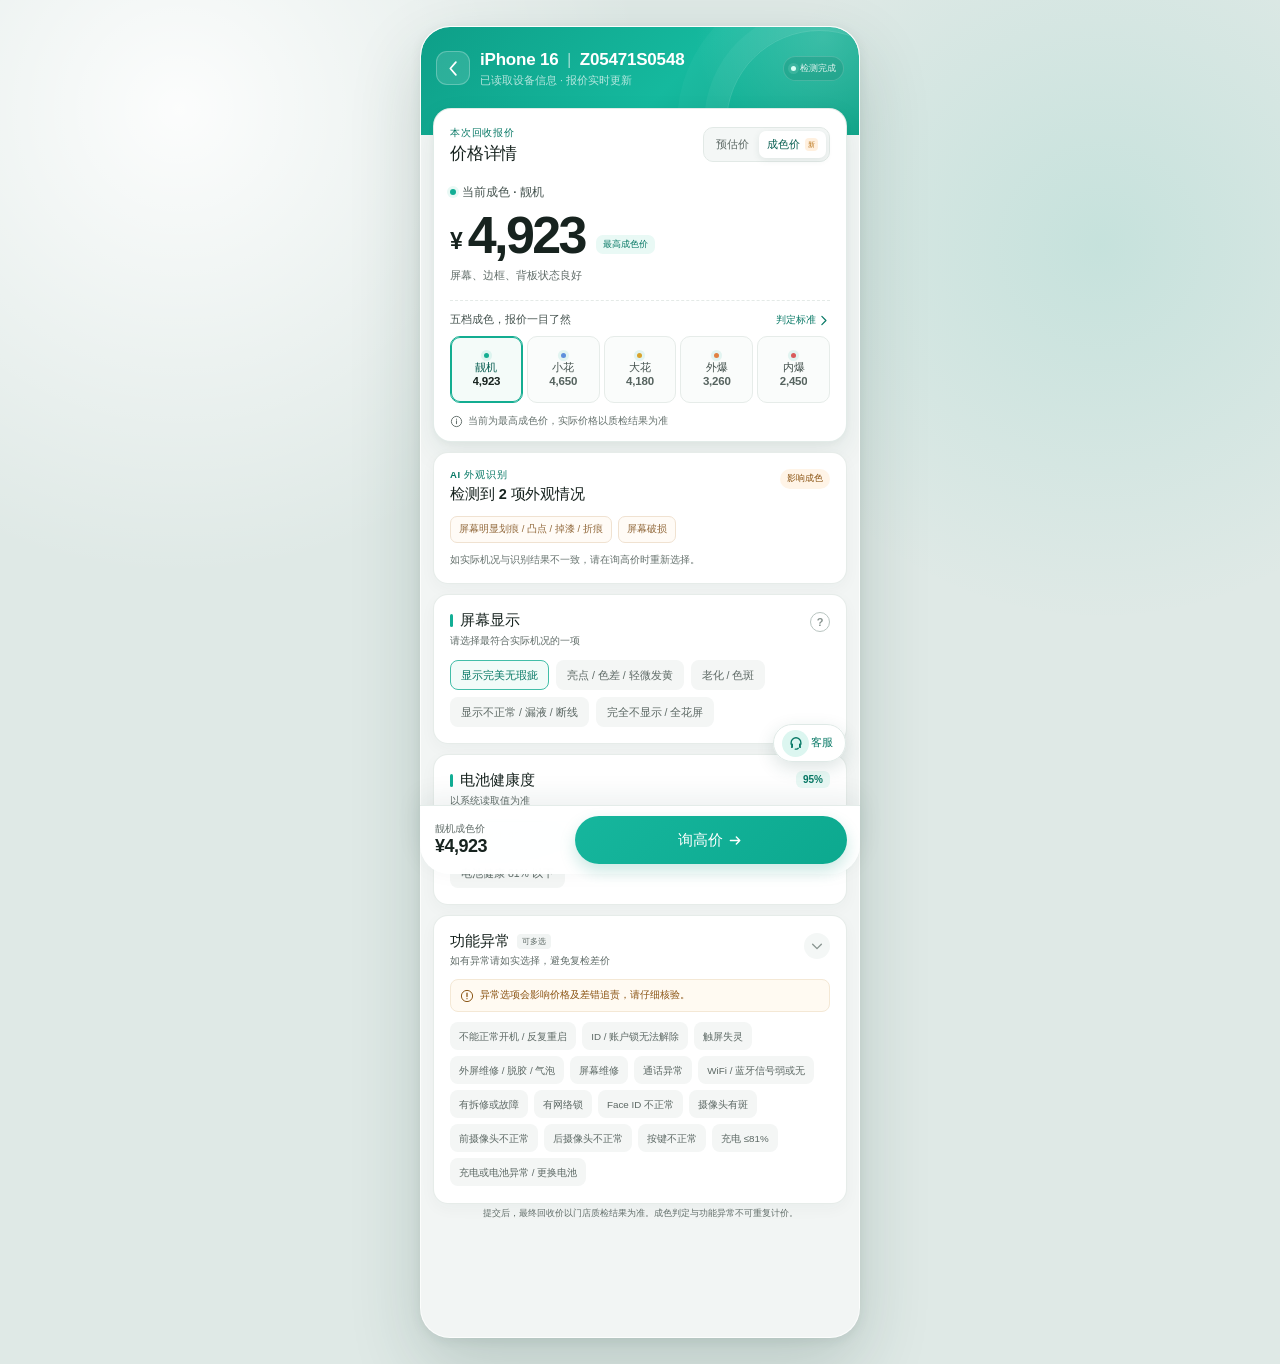
==== index.html @ 5fcf13ab "feat: 新增五档成色价展示原型" ====
<!doctype html>
<html lang="zh-CN">
  <head>
    <meta charset="UTF-8" />
    <meta name="viewport" content="width=device-width, initial-scale=1, viewport-fit=cover" />
    <meta name="theme-color" content="#12ae95" />
    <meta
      name="description"
      content="回收报价详情页成色价展示原型：支持按靓机、小花、大花、外爆、内爆五档成色查看对应回收价。"
    />
    <title>成色价展示｜回收报价原型</title>
    <link
      rel="icon"
      href="data:image/svg+xml,%3Csvg xmlns='http://www.w3.org/2000/svg' viewBox='0 0 64 64'%3E%3Crect width='64' height='64' rx='14' fill='%2312ae95'/%3E%3Cpath d='M19 42h26v7H19zm3-10h20v6H22zm5-12h10v6H27z' fill='white'/%3E%3C/svg%3E"
    />
    <link rel="stylesheet" href="./assets/app.css?v=20261111-1" />
    <script src="./assets/app.js?v=20261111-1" defer></script>
  </head>
  <body>
    <a class="skip-link" href="#main-content">跳到主要内容</a>

    <div class="app-shell">
      <header class="detail-header">
        <div class="header-row">
          <button class="header-button" id="backButton" type="button" aria-label="返回上一页">
            <svg viewBox="0 0 24 24" aria-hidden="true">
              <path d="m15 4-7 8 7 8" fill="none" stroke="currentColor" stroke-linecap="round" stroke-linejoin="round" stroke-width="2.2" />
            </svg>
          </button>
          <div class="device-heading">
            <h1>iPhone 16 <span aria-hidden="true">|</span> Z05471S0548</h1>
            <p>已读取设备信息 · 报价实时更新</p>
          </div>
          <span class="header-status"><i aria-hidden="true"></i>检测完成</span>
        </div>
      </header>

      <main class="page-content" id="main-content">
        <section class="price-card" aria-labelledby="price-card-title">
          <div class="price-card-head">
            <div>
              <p class="eyebrow">本次回收报价</p>
              <h2 id="price-card-title">价格详情</h2>
            </div>
            <div class="display-switch" role="group" aria-label="价格展示方式">
              <button id="estimateModeButton" type="button" data-price-mode="estimate" aria-pressed="false">预估价</button>
              <button id="conditionModeButton" class="is-active" type="button" data-price-mode="condition" aria-pressed="true">
                成色价
                <span class="new-badge">新</span>
              </button>
            </div>
          </div>

          <div class="price-focus">
            <p class="price-kicker">
              <span class="status-dot" aria-hidden="true"></span>
              <span id="priceKicker">当前成色 · 靓机</span>
            </p>
            <div class="price-line">
              <span class="currency" aria-hidden="true">¥</span>
              <strong class="price-value" id="priceValue">4,923</strong>
              <span class="delta-badge" id="deltaBadge">最高成色价</span>
            </div>
            <p class="price-description" id="priceDescription">屏幕、边框、背板状态良好</p>
          </div>

          <div class="condition-picker" id="conditionPicker">
            <div class="condition-heading">
              <span>五档成色，报价一目了然</span>
              <button class="text-button" id="openGradeDialog" type="button">
                判定标准
                <svg viewBox="0 0 16 16" aria-hidden="true">
                  <path d="m6 3 5 5-5 5" fill="none" stroke="currentColor" stroke-linecap="round" stroke-linejoin="round" stroke-width="1.5" />
                </svg>
              </button>
            </div>
            <div class="condition-grid" id="conditionGrid" role="radiogroup" aria-label="选择成色查看报价">
              <button class="condition-option is-selected" type="button" role="radio" aria-checked="true" data-grade="excellent" tabindex="0">
                <span class="grade-dot" aria-hidden="true"></span>
                <span class="grade-name">靓机</span>
                <strong>4,923</strong>
              </button>
              <button class="condition-option" type="button" role="radio" aria-checked="false" data-grade="minor" tabindex="-1">
                <span class="grade-dot" aria-hidden="true"></span>
                <span class="grade-name">小花</span>
                <strong>4,650</strong>
              </button>
              <button class="condition-option" type="button" role="radio" aria-checked="false" data-grade="major" tabindex="-1">
                <span class="grade-dot" aria-hidden="true"></span>
                <span class="grade-name">大花</span>
                <strong>4,180</strong>
              </button>
              <button class="condition-option" type="button" role="radio" aria-checked="false" data-grade="outer" tabindex="-1">
                <span class="grade-dot" aria-hidden="true"></span>
                <span class="grade-name">外爆</span>
                <strong>3,260</strong>
              </button>
              <button class="condition-option" type="button" role="radio" aria-checked="false" data-grade="inner" tabindex="-1">
                <span class="grade-dot" aria-hidden="true"></span>
                <span class="grade-name">内爆</span>
                <strong>2,450</strong>
              </button>
            </div>
          </div>

          <div class="estimate-panel" id="estimatePanel" hidden>
            <div class="trend-block">
              <span>预估下周</span>
              <strong>↘ 跌 383 元</strong>
            </div>
            <p>当前报价接近近期高位，建议今天锁定价格。</p>
          </div>

          <div class="card-footnote">
            <svg viewBox="0 0 16 16" aria-hidden="true">
              <circle cx="8" cy="8" r="6.3" fill="none" stroke="currentColor" stroke-width="1.2" />
              <path d="M8 7.1v3.5M8 5.1v.1" stroke="currentColor" stroke-linecap="round" stroke-width="1.3" />
            </svg>
            <span id="footnoteText">当前为最高成色价，实际价格以质检结果为准</span>
          </div>
        </section>

        <section class="inspection-card" aria-labelledby="inspection-title">
          <div class="section-heading">
            <div>
              <p class="eyebrow">AI 外观识别</p>
              <h2 id="inspection-title">检测到 2 项外观情况</h2>
            </div>
            <span class="result-pill">影响成色</span>
          </div>
          <div class="appearance-tags" role="list" aria-label="已识别外观情况">
            <span role="listitem">屏幕明显划痕 / 凸点 / 掉漆 / 折痕</span>
            <span role="listitem">屏幕破损</span>
          </div>
          <p class="inspection-hint">如实际机况与识别结果不一致，请在询高价时重新选择。</p>
        </section>

        <section class="form-card" aria-labelledby="screen-title">
          <div class="section-heading compact">
            <div>
              <h2 id="screen-title"><span class="title-bar" aria-hidden="true"></span>屏幕显示</h2>
              <p>请选择最符合实际机况的一项</p>
            </div>
            <button class="help-button" type="button" data-tip="屏幕显示状态会影响成色及最终回收价" aria-label="屏幕显示说明">?</button>
          </div>
          <div class="choice-list" data-choice-group="screen" data-multi="false" role="group" aria-label="屏幕显示状态">
            <button class="choice-chip is-selected" type="button" aria-pressed="true">显示完美无瑕疵</button>
            <button class="choice-chip" type="button" aria-pressed="false">亮点 / 色差 / 轻微发黄</button>
            <button class="choice-chip" type="button" aria-pressed="false">老化 / 色斑</button>
            <button class="choice-chip" type="button" aria-pressed="false">显示不正常 / 漏液 / 断线</button>
            <button class="choice-chip" type="button" aria-pressed="false">完全不显示 / 全花屏</button>
          </div>
        </section>

        <section class="form-card" aria-labelledby="battery-title">
          <div class="section-heading compact">
            <div>
              <h2 id="battery-title"><span class="title-bar" aria-hidden="true"></span>电池健康度</h2>
              <p>以系统读取值为准</p>
            </div>
            <span class="battery-value">95%</span>
          </div>
          <div class="choice-list" data-choice-group="battery" data-multi="false" role="group" aria-label="电池健康度">
            <button class="choice-chip is-selected" type="button" aria-pressed="true">电池健康 95%–100%</button>
            <button class="choice-chip" type="button" aria-pressed="false">电池健康 90%–95%</button>
            <button class="choice-chip" type="button" aria-pressed="false">电池健康 81%–90%</button>
            <button class="choice-chip" type="button" aria-pressed="false">电池健康 81% 以下</button>
          </div>
        </section>

        <section class="form-card function-card" aria-labelledby="function-title">
          <button class="section-heading compact function-toggle" id="functionToggle" type="button" aria-expanded="true" aria-controls="functionBody">
            <span>
              <span class="function-title-row">
                <span class="function-title" id="function-title">功能异常</span>
                <span class="optional-label">可多选</span>
              </span>
              <span class="section-subtitle">如有异常请如实选择，避免复检差价</span>
            </span>
            <span class="collapse-icon" aria-hidden="true">
              <svg viewBox="0 0 16 16">
                <path d="m3 6 5 5 5-5" fill="none" stroke="currentColor" stroke-linecap="round" stroke-linejoin="round" stroke-width="1.6" />
              </svg>
            </span>
          </button>

          <div class="function-body" id="functionBody">
            <div class="warning-banner">
              <svg viewBox="0 0 20 20" aria-hidden="true">
                <circle cx="10" cy="10" r="8" fill="none" stroke="currentColor" stroke-width="1.4" />
                <path d="M10 5.8v5M10 13.7v.2" stroke="currentColor" stroke-linecap="round" stroke-width="1.8" />
              </svg>
              <p>异常选项会影响价格及差错追责，请仔细核验。</p>
            </div>
            <div class="choice-list function-list" data-choice-group="function" data-multi="true" role="group" aria-label="功能异常，可多选">
              <button class="choice-chip" type="button" aria-pressed="false">不能正常开机 / 反复重启</button>
              <button class="choice-chip" type="button" aria-pressed="false">ID / 账户锁无法解除</button>
              <button class="choice-chip" type="button" aria-pressed="false">触屏失灵</button>
              <button class="choice-chip" type="button" aria-pressed="false">外屏维修 / 脱胶 / 气泡</button>
              <button class="choice-chip" type="button" aria-pressed="false">屏幕维修</button>
              <button class="choice-chip" type="button" aria-pressed="false">通话异常</button>
              <button class="choice-chip" type="button" aria-pressed="false">WiFi / 蓝牙信号弱或无</button>
              <button class="choice-chip" type="button" aria-pressed="false">有拆修或故障</button>
              <button class="choice-chip" type="button" aria-pressed="false">有网络锁</button>
              <button class="choice-chip" type="button" aria-pressed="false">Face ID 不正常</button>
              <button class="choice-chip" type="button" aria-pressed="false">摄像头有斑</button>
              <button class="choice-chip" type="button" aria-pressed="false">前摄像头不正常</button>
              <button class="choice-chip" type="button" aria-pressed="false">后摄像头不正常</button>
              <button class="choice-chip" type="button" aria-pressed="false">按键不正常</button>
              <button class="choice-chip" type="button" aria-pressed="false">充电 ≤81%</button>
              <button class="choice-chip" type="button" aria-pressed="false">充电或电池异常 / 更换电池</button>
            </div>
          </div>
        </section>

        <p class="legal-note">提交后，最终回收价以门店质检结果为准。成色判定与功能异常不可重复计价。</p>
      </main>

      <button class="service-button" id="serviceButton" type="button" aria-label="联系在线客服">
        <span class="service-icon" aria-hidden="true">
          <svg viewBox="0 0 24 24">
            <path d="M5.5 13.5v-2a6.5 6.5 0 0 1 13 0v2" fill="none" stroke="currentColor" stroke-linecap="round" stroke-width="1.8" />
            <path d="M5.5 12.5h1.2c.7 0 1.3.6 1.3 1.3v3.4c0 .7-.6 1.3-1.3 1.3H5.5zM18.5 12.5h-1.2c-.7 0-1.3.6-1.3 1.3v3.4c0 .7.6 1.3 1.3 1.3h1.2z" fill="currentColor" />
            <path d="M15 19c-.6.8-1.3 1.2-2.4 1.2H11" fill="none" stroke="currentColor" stroke-linecap="round" stroke-width="1.7" />
          </svg>
        </span>
        客服
      </button>

      <footer class="sticky-footer">
        <div class="sticky-summary" aria-live="polite">
          <span id="stickyLabel">靓机成色价</span>
          <strong id="stickyPrice">¥4,923</strong>
        </div>
        <button class="quote-button" id="quoteButton" type="button">
          询高价
          <svg viewBox="0 0 20 20" aria-hidden="true">
            <path d="M4 10h11M11 6l4 4-4 4" fill="none" stroke="currentColor" stroke-linecap="round" stroke-linejoin="round" stroke-width="1.7" />
          </svg>
        </button>
      </footer>
    </div>

    <dialog class="grade-dialog" id="gradeDialog" aria-labelledby="grade-dialog-title">
      <div class="dialog-handle" aria-hidden="true"></div>
      <div class="dialog-head">
        <div>
          <p class="eyebrow">GRADE GUIDE</p>
          <h2 id="grade-dialog-title">成色判定标准</h2>
        </div>
        <button class="dialog-close" id="closeGradeDialog" type="button" aria-label="关闭成色判定标准">
          <svg viewBox="0 0 20 20" aria-hidden="true">
            <path d="m5 5 10 10M15 5 5 15" fill="none" stroke="currentColor" stroke-linecap="round" stroke-width="1.7" />
          </svg>
        </button>
      </div>
      <p class="dialog-intro">成色价根据外观与屏幕状态综合判定。选择成色可查看对应回收价，最终以质检结果为准。</p>
      <div class="grade-standard-list">
        <article data-grade="excellent">
          <span class="grade-dot" aria-hidden="true"></span>
          <div><h3>靓机</h3><p>边框、背板仅有细微使用痕迹，屏幕显示完好，无碎屏、漏液或显示异常。</p></div>
        </article>
        <article data-grade="minor">
          <span class="grade-dot" aria-hidden="true"></span>
          <div><h3>小花</h3><p>少量明显划痕或轻微磕碰，屏幕显示正常，无碎屏、漏液或显示异常。</p></div>
        </article>
        <article data-grade="major">
          <span class="grade-dot" aria-hidden="true"></span>
          <div><h3>大花</h3><p>多处划痕、掉漆或磕碰，结构完整，屏幕显示及触控正常。</p></div>
        </article>
        <article data-grade="outer">
          <span class="grade-dot" aria-hidden="true"></span>
          <div><h3>外爆</h3><p>外屏玻璃破裂或碎角，显示与触控状态需以质检复检结果为准。</p></div>
        </article>
        <article data-grade="inner">
          <span class="grade-dot" aria-hidden="true"></span>
          <div><h3>内爆</h3><p>内屏漏液、黑斑、色带或显示异常，需拆机复检确认最终价格。</p></div>
        </article>
      </div>
      <p class="dialog-note">屏幕显示、电池健康度与功能异常会叠加影响最终价。成色价与功能扣减不重复计算。</p>
      <button class="dialog-confirm" id="confirmGradeDialog" type="button">我知道了</button>
    </dialog>

    <div class="toast" id="toast" role="status" aria-live="polite" hidden></div>
  </body>
</html>
---- assets/app.css ----
:root {
  --green: #12ae95;
  --green-dark: #087966;
  --green-deep: #075e51;
  --green-soft: #e9f9f5;
  --ink: #17231f;
  --ink-soft: #45534f;
  --muted: #616d69;
  --line: #e8edeb;
  --surface: #ffffff;
  --canvas: #f2f5f4;
  --grade-excellent: #13ad91;
  --grade-minor: #5e8fdc;
  --grade-major: #d9a32c;
  --grade-outer: #e18142;
  --grade-inner: #d95b5b;
  color: var(--ink);
  font-family: -apple-system, BlinkMacSystemFont, "SF Pro Text", "PingFang SC", "Hiragino Sans GB", "Microsoft YaHei", sans-serif;
  font-synthesis: none;
  -webkit-font-smoothing: antialiased;
}

* {
  box-sizing: border-box;
}

html {
  min-width: 320px;
  min-height: 100%;
  background: #dfe9e6;
}

body {
  min-width: 320px;
  min-height: 100vh;
  margin: 0;
  background:
    radial-gradient(circle at 14% 8%, rgba(255, 255, 255, 0.9), transparent 28%),
    radial-gradient(circle at 86% 18%, rgba(18, 174, 149, 0.12), transparent 24%),
    #dfe9e6;
}

button {
  margin: 0;
  padding: 0;
  color: inherit;
  font: inherit;
  -webkit-tap-highlight-color: transparent;
}

button:focus-visible {
  outline: 3px solid rgba(18, 174, 149, 0.36);
  outline-offset: 3px;
}

h1,
h2,
h3,
p {
  margin: 0;
}

.skip-link {
  position: fixed;
  z-index: 50;
  top: 10px;
  left: 50%;
  padding: 9px 14px;
  border-radius: 8px;
  background: #fff;
  color: var(--green-deep);
  font-size: 13px;
  font-weight: 700;
  transform: translate(-50%, -160%);
  transition: transform 160ms ease;
}

.skip-link:focus {
  transform: translate(-50%, 0);
}

.app-shell {
  position: relative;
  width: min(100%, 440px);
  min-height: 100vh;
  margin: 0 auto;
  overflow: hidden;
  background: var(--canvas);
}

.detail-header {
  position: relative;
  overflow: hidden;
  padding: 17px 15px 43px;
  background:
    radial-gradient(circle at 92% 9%, rgba(255, 255, 255, 0.18), transparent 31%),
    linear-gradient(135deg, #0e9f88 0%, #15b99e 56%, #0aa286 100%);
  color: #fff;
}

.detail-header::after {
  position: absolute;
  right: -54px;
  bottom: -82px;
  width: 185px;
  height: 185px;
  border: 1px solid rgba(255, 255, 255, 0.14);
  border-radius: 50%;
  box-shadow:
    0 0 0 22px rgba(255, 255, 255, 0.045),
    0 0 0 49px rgba(255, 255, 255, 0.03);
  content: "";
  pointer-events: none;
}

.header-row {
  position: relative;
  z-index: 1;
  display: flex;
  align-items: center;
  min-height: 48px;
  gap: 10px;
}

.header-button {
  display: grid;
  flex: 0 0 auto;
  width: 34px;
  height: 34px;
  place-items: center;
  border: 1px solid rgba(255, 255, 255, 0.25);
  border-radius: 11px;
  background: rgba(255, 255, 255, 0.12);
  color: #fff;
  cursor: pointer;
}

.header-button svg {
  width: 19px;
  height: 19px;
}

.device-heading {
  min-width: 0;
  flex: 1;
}

.device-heading h1 {
  overflow: hidden;
  color: #fff;
  font-size: 17px;
  font-weight: 680;
  letter-spacing: -0.2px;
  line-height: 1.25;
  text-overflow: ellipsis;
  white-space: nowrap;
}

.device-heading h1 span {
  padding: 0 4px;
  color: rgba(255, 255, 255, 0.56);
  font-weight: 400;
}

.device-heading p {
  margin-top: 4px;
  overflow: hidden;
  color: rgba(255, 255, 255, 0.69);
  font-size: 10.5px;
  line-height: 1.2;
  text-overflow: ellipsis;
  white-space: nowrap;
}

.header-status {
  display: flex;
  flex: 0 0 auto;
  align-items: center;
  gap: 4px;
  padding: 5px 7px;
  border: 1px solid rgba(255, 255, 255, 0.16);
  border-radius: 999px;
  background: rgba(0, 85, 69, 0.14);
  color: rgba(255, 255, 255, 0.85);
  font-size: 9px;
  font-weight: 550;
}

.header-status i {
  width: 5px;
  height: 5px;
  border-radius: 50%;
  background: #d7fff5;
  box-shadow: 0 0 0 3px rgba(215, 255, 245, 0.12);
}

.page-content {
  position: relative;
  z-index: 2;
  padding: 0 12px 116px;
}

.price-card {
  margin-top: -27px;
  padding: 18px 16px 13px;
  border: 1px solid rgba(225, 234, 231, 0.95);
  border-radius: 18px;
  background: var(--surface);
  box-shadow:
    0 12px 30px rgba(22, 71, 61, 0.08),
    0 2px 6px rgba(22, 71, 61, 0.04);
}

.price-card-head {
  display: flex;
  align-items: flex-start;
  justify-content: space-between;
  gap: 12px;
}

.eyebrow {
  color: var(--green-dark);
  font-size: 9.5px;
  font-weight: 700;
  letter-spacing: 0.08em;
  line-height: 1.2;
  text-transform: uppercase;
}

.price-card-head h2 {
  margin-top: 4px;
  color: var(--ink);
  font-size: 17px;
  font-weight: 690;
  letter-spacing: -0.2px;
}

.display-switch {
  display: flex;
  flex: 0 0 auto;
  gap: 2px;
  padding: 3px;
  border: 1px solid #e2e9e6;
  border-radius: 10px;
  background: #f4f7f6;
}

.display-switch button {
  position: relative;
  min-width: 50px;
  height: 27px;
  padding: 0 8px;
  border: 0;
  border-radius: 7px;
  background: transparent;
  color: #5d6965;
  cursor: pointer;
  font-size: 10.5px;
  font-weight: 600;
  transition:
    background 160ms ease,
    box-shadow 160ms ease,
    color 160ms ease;
}

.display-switch button.is-active {
  background: #fff;
  box-shadow: 0 2px 7px rgba(38, 74, 65, 0.1);
  color: var(--green-deep);
}

.new-badge {
  display: inline-flex;
  height: 13px;
  margin-left: 2px;
  padding: 0 3px;
  align-items: center;
  border-radius: 4px;
  background: #fff0df;
  color: #b87318;
  font-size: 7px;
  font-weight: 750;
  vertical-align: 1px;
}

.price-focus {
  padding: 18px 0 15px;
}

.price-kicker {
  display: flex;
  align-items: center;
  gap: 6px;
  min-height: 18px;
  color: var(--ink-soft);
  font-size: 11.5px;
  font-weight: 570;
}

.status-dot {
  width: 6px;
  height: 6px;
  border-radius: 50%;
  background: var(--green);
  box-shadow: 0 0 0 3px var(--green-soft);
}

.price-line {
  display: flex;
  align-items: flex-end;
  min-height: 57px;
  margin-top: 3px;
  gap: 5px;
}

.currency {
  margin-bottom: 8px;
  color: var(--ink);
  font-size: 23px;
  font-weight: 650;
  line-height: 1;
}

.price-value {
  color: var(--ink);
  font-size: clamp(43px, 12.4vw, 52px);
  font-weight: 730;
  font-variant-numeric: tabular-nums;
  letter-spacing: -2.6px;
  line-height: 0.96;
}

.delta-badge {
  max-width: 94px;
  margin-bottom: 7px;
  margin-left: 6px;
  padding: 4px 7px;
  border-radius: 7px;
  background: var(--green-soft);
  color: var(--green-dark);
  font-size: 9px;
  font-weight: 650;
  line-height: 1.25;
}

.delta-badge.is-deducted {
  background: #fff6e9;
  color: #a66a1a;
}

.price-description {
  min-height: 17px;
  margin-top: 7px;
  color: var(--muted);
  font-size: 10.5px;
  line-height: 1.45;
}

.condition-picker {
  padding-top: 12px;
  border-top: 1px dashed #e4eae7;
}

.condition-picker[hidden] {
  display: none;
}

.condition-heading {
  display: flex;
  align-items: center;
  justify-content: space-between;
  gap: 12px;
  margin-bottom: 9px;
}

.condition-heading > span {
  color: var(--ink-soft);
  font-size: 10.5px;
  font-weight: 560;
}

.text-button {
  display: flex;
  align-items: center;
  gap: 1px;
  border: 0;
  background: transparent;
  color: var(--green-dark);
  cursor: pointer;
  font-size: 10px;
  font-weight: 650;
}

.text-button svg {
  width: 13px;
  height: 13px;
}

.condition-grid {
  display: grid;
  grid-template-columns: repeat(5, minmax(0, 1fr));
  gap: 4px;
}

.condition-option {
  --grade-color: var(--grade-excellent);
  position: relative;
  display: flex;
  min-width: 0;
  min-height: 67px;
  padding: 9px 3px 8px;
  align-items: center;
  justify-content: center;
  flex-direction: column;
  gap: 4px;
  border: 1px solid #e6ece9;
  border-radius: 10px;
  background: #fafcfb;
  cursor: pointer;
  transition:
    border-color 150ms ease,
    background 150ms ease,
    transform 150ms ease;
}

.condition-option[data-grade="minor"] {
  --grade-color: var(--grade-minor);
}

.condition-option[data-grade="major"] {
  --grade-color: var(--grade-major);
}

.condition-option[data-grade="outer"] {
  --grade-color: var(--grade-outer);
}

.condition-option[data-grade="inner"] {
  --grade-color: var(--grade-inner);
}

.condition-option:hover {
  border-color: #cbdad5;
  background: #fff;
}

.condition-option:active {
  transform: scale(0.975);
}

.condition-option.is-selected {
  border-color: var(--grade-color);
  background: #f4fbf9;
  box-shadow: inset 0 0 0 1px var(--grade-color);
}

.grade-dot {
  display: block;
  width: 5px;
  height: 5px;
  border-radius: 50%;
  background: var(--grade-color, var(--grade-excellent));
  box-shadow: 0 0 0 3px rgba(18, 174, 149, 0.1);
}

.grade-name {
  color: var(--ink-soft);
  font-size: 10.5px;
  font-weight: 560;
  line-height: 1;
}

.condition-option.is-selected .grade-name {
  color: var(--green-deep);
  font-weight: 700;
}

.condition-option strong {
  overflow: hidden;
  color: #56635f;
  font-size: clamp(10px, 2.9vw, 11.5px);
  font-weight: 650;
  font-variant-numeric: tabular-nums;
  letter-spacing: -0.2px;
  line-height: 1;
  text-overflow: clip;
  white-space: nowrap;
}

.condition-option.is-selected strong {
  color: var(--ink);
  font-weight: 720;
}

.estimate-panel {
  display: flex;
  min-height: 78px;
  padding: 11px 12px;
  align-items: center;
  gap: 12px;
  border: 1px solid #dfeae6;
  border-radius: 11px;
  background: linear-gradient(135deg, #f2fbf8, #f8fbfa);
}

.estimate-panel[hidden] {
  display: none;
}

.estimate-panel .trend-block {
  display: grid;
  flex: 0 0 auto;
  gap: 3px;
  padding-right: 12px;
  border-right: 1px solid #d9e8e3;
}

.estimate-panel .trend-block span {
  color: var(--muted);
  font-size: 9.5px;
}

.estimate-panel .trend-block strong {
  color: #229c83;
  font-size: 12px;
  font-weight: 680;
}

.estimate-panel > p {
  max-width: 180px;
  color: #63716d;
  font-size: 10px;
  line-height: 1.55;
}

.card-footnote {
  display: flex;
  align-items: flex-start;
  gap: 5px;
  margin-top: 11px;
  color: #66726e;
  font-size: 9.5px;
  line-height: 1.45;
}

.card-footnote svg {
  flex: 0 0 auto;
  width: 13px;
  height: 13px;
  margin-top: 1px;
}

.inspection-card,
.form-card {
  margin-top: 10px;
  padding: 16px;
  border: 1px solid rgba(226, 233, 230, 0.85);
  border-radius: 15px;
  background: var(--surface);
  box-shadow: 0 5px 16px rgba(29, 68, 59, 0.035);
}

.section-heading {
  display: flex;
  align-items: flex-start;
  justify-content: space-between;
  gap: 12px;
}

.section-heading h2 {
  margin-top: 4px;
  color: var(--ink);
  font-size: 14.5px;
  font-weight: 660;
  letter-spacing: -0.1px;
  line-height: 1.35;
}

.section-heading.compact h2 {
  margin-top: 0;
}

.section-heading.compact p,
.section-subtitle {
  display: block;
  margin-top: 3px;
  color: var(--muted);
  font-size: 9.5px;
  line-height: 1.45;
}

.result-pill {
  flex: 0 0 auto;
  padding: 4px 7px;
  border-radius: 999px;
  background: #fff4e7;
  color: #8a5312;
  font-size: 8.5px;
  font-weight: 650;
}

.appearance-tags {
  display: flex;
  margin-top: 12px;
  flex-wrap: wrap;
  gap: 6px;
}

.appearance-tags span {
  padding: 6px 8px;
  border: 1px solid #f0e2d1;
  border-radius: 7px;
  background: #fffbf6;
  color: #91683a;
  font-size: 9.5px;
  line-height: 1.3;
}

.inspection-hint {
  margin-top: 10px;
  color: #66726e;
  font-size: 9.5px;
  line-height: 1.5;
}

.title-bar {
  display: inline-block;
  width: 3px;
  height: 13px;
  margin-right: 7px;
  border-radius: 2px;
  background: var(--green);
  vertical-align: -2px;
}

.help-button {
  display: grid;
  flex: 0 0 auto;
  width: 20px;
  height: 20px;
  margin-top: 1px;
  place-items: center;
  border: 1px solid #b9c5c1;
  border-radius: 50%;
  background: #fff;
  color: #87938f;
  cursor: pointer;
  font-size: 11px;
  font-weight: 650;
}

.choice-list {
  display: flex;
  margin-top: 13px;
  flex-wrap: wrap;
  gap: 7px;
}

.choice-chip {
  min-height: 30px;
  padding: 6px 10px;
  border: 1px solid transparent;
  border-radius: 8px;
  background: #f4f6f5;
  color: #5d6965;
  cursor: pointer;
  font-size: 10.5px;
  line-height: 1.35;
  text-align: left;
  transition:
    border-color 140ms ease,
    background 140ms ease,
    color 140ms ease;
}

.choice-chip:hover {
  background: #eef3f1;
}

.choice-chip.is-selected {
  border-color: #42bea8;
  background: #f1fbf8;
  color: var(--green-dark);
  font-weight: 620;
}

.battery-value {
  flex: 0 0 auto;
  padding: 3px 7px;
  border-radius: 6px;
  background: var(--green-soft);
  color: var(--green-dark);
  font-size: 10px;
  font-weight: 680;
  font-variant-numeric: tabular-nums;
}

.function-card {
  padding-bottom: 17px;
}

.function-toggle {
  width: 100%;
  border: 0;
  background: transparent;
  cursor: pointer;
  text-align: left;
}

.function-title-row {
  display: flex;
  align-items: center;
  gap: 7px;
}

.function-title {
  color: var(--ink);
  font-size: 14.5px;
  font-weight: 660;
  letter-spacing: -0.1px;
}

.optional-label {
  padding: 2px 5px;
  border-radius: 4px;
  background: #f1f4f3;
  color: #5d6965;
  font-size: 8px;
  font-weight: 550;
}

.collapse-icon {
  display: grid;
  flex: 0 0 auto;
  width: 26px;
  height: 26px;
  margin-top: 1px;
  place-items: center;
  border-radius: 50%;
  background: #f4f7f6;
  color: #8a9692;
}

.collapse-icon svg {
  width: 14px;
  height: 14px;
  transition: transform 160ms ease;
}

.function-toggle[aria-expanded="false"] .collapse-icon svg {
  transform: rotate(-90deg);
}

.function-body[hidden] {
  display: none;
}

.warning-banner {
  display: flex;
  margin-top: 12px;
  padding: 8px 9px;
  align-items: flex-start;
  gap: 6px;
  border: 1px solid #f4e8d5;
  border-radius: 8px;
  background: #fffaf2;
  color: #8a5312;
}

.warning-banner svg {
  flex: 0 0 auto;
  width: 14px;
  height: 14px;
  margin-top: 1px;
}

.warning-banner p {
  font-size: 9.5px;
  font-weight: 560;
  line-height: 1.45;
}

.function-list {
  margin-top: 10px;
  gap: 6px;
}

.function-list .choice-chip {
  min-height: 28px;
  padding: 5px 8px;
  font-size: 9.8px;
}

.legal-note {
  padding: 2px 10px 0;
  color: #626e6a;
  font-size: 9px;
  line-height: 1.6;
  text-align: center;
}

.service-button {
  position: fixed;
  z-index: 11;
  right: max(14px, calc((100vw - 440px) / 2 + 14px));
  bottom: calc(86px + env(safe-area-inset-bottom));
  display: flex;
  height: 38px;
  padding: 0 12px 0 8px;
  align-items: center;
  gap: 2px;
  border: 1px solid #dfe9e6;
  border-radius: 999px;
  background: rgba(255, 255, 255, 0.96);
  box-shadow: 0 6px 18px rgba(27, 76, 65, 0.15);
  color: var(--green-dark);
  cursor: pointer;
  font-size: 10.5px;
  font-weight: 650;
  backdrop-filter: blur(8px);
}

.service-icon {
  display: grid;
  width: 27px;
  height: 27px;
  place-items: center;
  border-radius: 50%;
  background: #dcf6f0;
}

.service-icon svg {
  width: 18px;
  height: 18px;
}

.sticky-footer {
  position: fixed;
  z-index: 10;
  right: max(0px, calc((100vw - 440px) / 2));
  bottom: 0;
  left: max(0px, calc((100vw - 440px) / 2));
  display: grid;
  grid-template-columns: minmax(84px, 0.65fr) minmax(158px, 1.35fr);
  gap: 11px;
  padding: 10px 13px calc(10px + env(safe-area-inset-bottom));
  border-top: 1px solid rgba(226, 234, 231, 0.9);
  background: rgba(255, 255, 255, 0.96);
  box-shadow: 0 -8px 26px rgba(26, 70, 60, 0.08);
  backdrop-filter: blur(14px);
}

.sticky-summary {
  display: flex;
  min-width: 0;
  padding-left: 2px;
  justify-content: center;
  flex-direction: column;
}

.sticky-summary span {
  overflow: hidden;
  color: var(--muted);
  font-size: 9.5px;
  line-height: 1.3;
  text-overflow: ellipsis;
  white-space: nowrap;
}

.sticky-summary strong {
  margin-top: 1px;
  color: var(--ink);
  font-size: 18px;
  font-weight: 720;
  font-variant-numeric: tabular-nums;
  letter-spacing: -0.5px;
  line-height: 1.15;
}

.quote-button {
  display: flex;
  height: 48px;
  align-items: center;
  justify-content: center;
  gap: 4px;
  border: 0;
  border-radius: 26px;
  background: linear-gradient(135deg, #16b69d, #0ca98f);
  box-shadow: 0 7px 16px rgba(14, 149, 127, 0.22);
  color: #fff;
  cursor: pointer;
  font-size: 15px;
  font-weight: 650;
  letter-spacing: 0.02em;
}

.quote-button svg {
  width: 17px;
  height: 17px;
}

.quote-button:active {
  transform: translateY(1px);
}

.grade-dialog {
  width: min(100% - 22px, 420px);
  max-height: min(84vh, 720px);
  margin: auto auto 10px;
  padding: 10px 18px calc(18px + env(safe-area-inset-bottom));
  overflow: auto;
  border: 1px solid rgba(225, 233, 230, 0.9);
  border-radius: 20px;
  background: #fff;
  color: var(--ink);
  box-shadow: 0 26px 70px rgba(13, 44, 37, 0.24);
}

.grade-dialog::backdrop {
  background: rgba(12, 32, 27, 0.53);
  backdrop-filter: blur(2px);
}

.dialog-handle {
  width: 34px;
  height: 4px;
  margin: 0 auto 11px;
  border-radius: 999px;
  background: #dfe5e3;
}

.dialog-head {
  display: flex;
  align-items: flex-start;
  justify-content: space-between;
  gap: 12px;
}

.dialog-head h2 {
  margin-top: 4px;
  font-size: 19px;
  font-weight: 700;
  letter-spacing: -0.3px;
}

.dialog-close {
  display: grid;
  width: 31px;
  height: 31px;
  place-items: center;
  border: 0;
  border-radius: 50%;
  background: #f2f5f4;
  color: #687570;
  cursor: pointer;
}

.dialog-close svg {
  width: 16px;
  height: 16px;
}

.dialog-intro {
  margin-top: 10px;
  color: #697671;
  font-size: 10.5px;
  line-height: 1.6;
}

.grade-standard-list {
  margin-top: 13px;
  border-top: 1px solid #edf1ef;
}

.grade-standard-list article {
  --grade-color: var(--grade-excellent);
  display: flex;
  padding: 11px 0;
  align-items: flex-start;
  gap: 10px;
  border-bottom: 1px solid #edf1ef;
}

.grade-standard-list article[data-grade="minor"] {
  --grade-color: var(--grade-minor);
}

.grade-standard-list article[data-grade="major"] {
  --grade-color: var(--grade-major);
}

.grade-standard-list article[data-grade="outer"] {
  --grade-color: var(--grade-outer);
}

.grade-standard-list article[data-grade="inner"] {
  --grade-color: var(--grade-inner);
}

.grade-standard-list .grade-dot {
  flex: 0 0 auto;
  margin-top: 6px;
}

.grade-standard-list h3 {
  color: var(--grade-color);
  font-size: 12px;
  font-weight: 680;
}

.grade-standard-list p {
  margin-top: 3px;
  color: #697671;
  font-size: 10px;
  line-height: 1.6;
}

.dialog-note {
  margin-top: 12px;
  padding: 9px 10px;
  border-radius: 8px;
  background: #f5f8f7;
  color: #78847f;
  font-size: 9.5px;
  line-height: 1.55;
}

.dialog-confirm {
  width: 100%;
  height: 44px;
  margin-top: 13px;
  border: 0;
  border-radius: 23px;
  background: var(--green);
  color: #fff;
  cursor: pointer;
  font-size: 14px;
  font-weight: 650;
}

.toast {
  position: fixed;
  z-index: 30;
  bottom: calc(155px + env(safe-area-inset-bottom));
  left: 50%;
  max-width: min(86vw, 360px);
  padding: 10px 14px;
  border-radius: 10px;
  background: rgba(26, 43, 38, 0.9);
  box-shadow: 0 8px 24px rgba(13, 36, 30, 0.2);
  color: #fff;
  font-size: 11px;
  line-height: 1.45;
  text-align: center;
  transform: translateX(-50%);
  animation: toast-in 180ms ease both;
}

.toast[hidden] {
  display: none;
}

@keyframes toast-in {
  from {
    opacity: 0;
    transform: translate(-50%, 6px);
  }
  to {
    opacity: 1;
    transform: translate(-50%, 0);
  }
}

@media (min-width: 700px) {
  body {
    padding: 26px 0;
  }

  .app-shell {
    min-height: calc(100vh - 52px);
    border: 1px solid rgba(255, 255, 255, 0.78);
    border-radius: 30px;
    box-shadow:
      0 28px 70px rgba(26, 63, 54, 0.19),
      0 3px 12px rgba(26, 63, 54, 0.08);
  }

  .detail-header {
    border-radius: 29px 29px 0 0;
  }

  .sticky-footer {
    bottom: 26px;
    border-radius: 0 0 29px 29px;
  }

  .service-button {
    bottom: calc(112px + 26px);
  }
}

@media (max-width: 359px) {
  .page-content {
    padding-right: 9px;
    padding-left: 9px;
  }

  .price-card {
    padding-right: 12px;
    padding-left: 12px;
  }

  .header-status {
    display: none;
  }

  .display-switch button {
    min-width: 45px;
    padding: 0 6px;
  }

  .condition-option {
    min-height: 63px;
  }

  .condition-option strong {
    font-size: 9.5px;
  }

  .delta-badge {
    max-width: 79px;
    font-size: 8.5px;
  }
}

@media (prefers-reduced-motion: reduce) {
  *,
  *::before,
  *::after {
    scroll-behavior: auto !important;
    transition-duration: 0.01ms !important;
    animation-duration: 0.01ms !important;
    animation-iteration-count: 1 !important;
  }
}
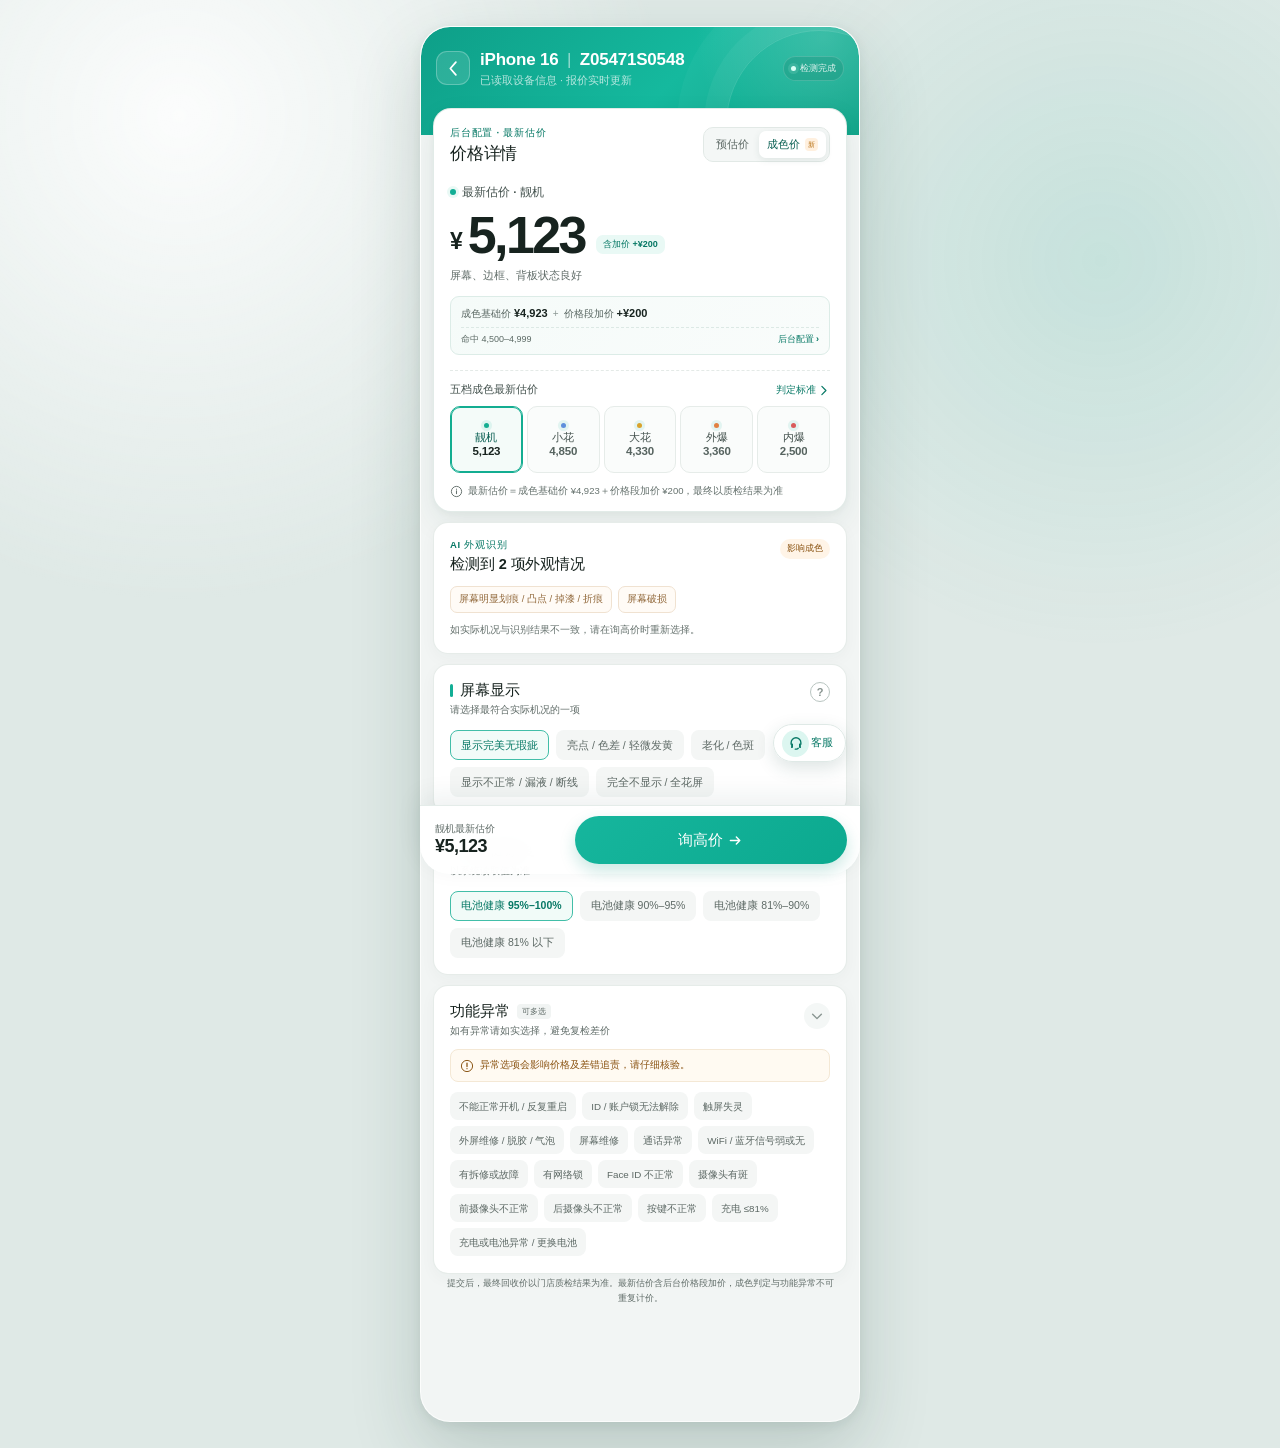
==== commit b191ed0a: "feat: 新增价格段加价配置与最新估价展示" ====
--- a/index.html
+++ b/index.html
@@ -6,15 +6,16 @@
     <meta name="theme-color" content="#12ae95" />
     <meta
       name="description"
-      content="回收报价详情页成色价展示原型：支持按靓机、小花、大花、外爆、内爆五档成色查看对应回收价。"
+      content="回收报价详情页成色价展示原型：根据后台价格段加价配置，展示靓机、小花、大花、外爆、内爆五档最新估价。"
     />
     <title>成色价展示｜回收报价原型</title>
     <link
       rel="icon"
       href="data:image/svg+xml,%3Csvg xmlns='http://www.w3.org/2000/svg' viewBox='0 0 64 64'%3E%3Crect width='64' height='64' rx='14' fill='%2312ae95'/%3E%3Cpath d='M19 42h26v7H19zm3-10h20v6H22zm5-12h10v6H27z' fill='white'/%3E%3C/svg%3E"
     />
-    <link rel="stylesheet" href="./assets/app.css?v=20261111-1" />
-    <script src="./assets/app.js?v=20261111-1" defer></script>
+    <link rel="stylesheet" href="./assets/app.css?v=20261111-3" />
+    <script src="./assets/pricing.js?v=20261111-3" defer></script>
+    <script src="./assets/app.js?v=20261111-3" defer></script>
   </head>
   <body>
     <a class="skip-link" href="#main-content">跳到主要内容</a>
@@ -39,7 +40,7 @@
         <section class="price-card" aria-labelledby="price-card-title">
           <div class="price-card-head">
             <div>
-              <p class="eyebrow">本次回收报价</p>
+              <p class="eyebrow">后台配置 · 最新估价</p>
               <h2 id="price-card-title">价格详情</h2>
             </div>
             <div class="display-switch" role="group" aria-label="价格展示方式">
@@ -54,19 +55,30 @@
           <div class="price-focus">
             <p class="price-kicker">
               <span class="status-dot" aria-hidden="true"></span>
-              <span id="priceKicker">当前成色 · 靓机</span>
+              <span id="priceKicker">最新估价 · 靓机</span>
             </p>
             <div class="price-line">
               <span class="currency" aria-hidden="true">¥</span>
-              <strong class="price-value" id="priceValue">4,923</strong>
-              <span class="delta-badge" id="deltaBadge">最高成色价</span>
+              <strong class="price-value" id="priceValue">5,123</strong>
+              <span class="delta-badge" id="deltaBadge">含加价 +¥200</span>
             </div>
             <p class="price-description" id="priceDescription">屏幕、边框、背板状态良好</p>
+            <div class="price-breakdown" aria-live="polite">
+              <div class="breakdown-formula">
+                <span>成色基础价 <b id="basePriceValue">¥4,923</b></span>
+                <i aria-hidden="true">+</i>
+                <span>价格段加价 <b id="bandExtraValue">¥200</b></span>
+              </div>
+              <div class="breakdown-meta">
+                <span id="bandMatchText">命中 4,500–4,999</span>
+                <a href="./config.html">后台配置 ›</a>
+              </div>
+            </div>
           </div>
 
           <div class="condition-picker" id="conditionPicker">
             <div class="condition-heading">
-              <span>五档成色，报价一目了然</span>
+              <span>五档成色最新估价</span>
               <button class="text-button" id="openGradeDialog" type="button">
                 判定标准
                 <svg viewBox="0 0 16 16" aria-hidden="true">
@@ -78,27 +90,27 @@
               <button class="condition-option is-selected" type="button" role="radio" aria-checked="true" data-grade="excellent" tabindex="0">
                 <span class="grade-dot" aria-hidden="true"></span>
                 <span class="grade-name">靓机</span>
-                <strong>4,923</strong>
+                <strong class="grade-price" data-grade-price="excellent">5,123</strong>
               </button>
               <button class="condition-option" type="button" role="radio" aria-checked="false" data-grade="minor" tabindex="-1">
                 <span class="grade-dot" aria-hidden="true"></span>
                 <span class="grade-name">小花</span>
-                <strong>4,650</strong>
+                <strong class="grade-price" data-grade-price="minor">4,850</strong>
               </button>
               <button class="condition-option" type="button" role="radio" aria-checked="false" data-grade="major" tabindex="-1">
                 <span class="grade-dot" aria-hidden="true"></span>
                 <span class="grade-name">大花</span>
-                <strong>4,180</strong>
+                <strong class="grade-price" data-grade-price="major">4,330</strong>
               </button>
               <button class="condition-option" type="button" role="radio" aria-checked="false" data-grade="outer" tabindex="-1">
                 <span class="grade-dot" aria-hidden="true"></span>
                 <span class="grade-name">外爆</span>
-                <strong>3,260</strong>
+                <strong class="grade-price" data-grade-price="outer">3,360</strong>
               </button>
               <button class="condition-option" type="button" role="radio" aria-checked="false" data-grade="inner" tabindex="-1">
                 <span class="grade-dot" aria-hidden="true"></span>
                 <span class="grade-name">内爆</span>
-                <strong>2,450</strong>
+                <strong class="grade-price" data-grade-price="inner">2,500</strong>
               </button>
             </div>
           </div>
@@ -108,7 +120,7 @@
               <span>预估下周</span>
               <strong>↘ 跌 383 元</strong>
             </div>
-            <p>当前报价接近近期高位，建议今天锁定价格。</p>
+            <p id="estimateHint">价格已叠加后台价格段加价，建议今天锁定报价。</p>
           </div>
 
           <div class="card-footnote">
@@ -116,7 +128,7 @@
               <circle cx="8" cy="8" r="6.3" fill="none" stroke="currentColor" stroke-width="1.2" />
               <path d="M8 7.1v3.5M8 5.1v.1" stroke="currentColor" stroke-linecap="round" stroke-width="1.3" />
             </svg>
-            <span id="footnoteText">当前为最高成色价，实际价格以质检结果为准</span>
+            <span id="footnoteText">最新估价＝成色基础价＋价格段加价，最终以质检结果为准</span>
           </div>
         </section>
 
@@ -213,7 +225,7 @@
           </div>
         </section>
 
-        <p class="legal-note">提交后，最终回收价以门店质检结果为准。成色判定与功能异常不可重复计价。</p>
+        <p class="legal-note">提交后，最终回收价以门店质检结果为准。最新估价含后台价格段加价，成色判定与功能异常不可重复计价。</p>
       </main>
 
       <button class="service-button" id="serviceButton" type="button" aria-label="联系在线客服">
--- a/assets/app.css
+++ b/assets/app.css
@@ -356,6 +356,73 @@
   line-height: 1.45;
 }
 
+.price-breakdown {
+  margin-top: 11px;
+  padding: 9px 10px;
+  border: 1px solid #dcece7;
+  border-radius: 9px;
+  background: linear-gradient(135deg, #f5fbf9, #f9fcfb);
+}
+
+.breakdown-formula {
+  display: flex;
+  align-items: center;
+  flex-wrap: wrap;
+  gap: 5px;
+  color: #596762;
+  font-size: 9.8px;
+  line-height: 1.4;
+}
+
+.breakdown-formula span {
+  display: inline-flex;
+  align-items: baseline;
+  gap: 3px;
+}
+
+.breakdown-formula b {
+  color: var(--ink);
+  font-size: 11px;
+  font-weight: 690;
+  font-variant-numeric: tabular-nums;
+}
+
+.breakdown-formula i {
+  color: #8d9995;
+  font-size: 10px;
+  font-style: normal;
+}
+
+.breakdown-meta {
+  display: flex;
+  align-items: center;
+  justify-content: space-between;
+  gap: 8px;
+  margin-top: 5px;
+  padding-top: 5px;
+  border-top: 1px dashed #dce9e5;
+  color: #5d6b66;
+  font-size: 9px;
+  line-height: 1.4;
+}
+
+.breakdown-meta span {
+  overflow: hidden;
+  text-overflow: ellipsis;
+  white-space: nowrap;
+}
+
+.breakdown-meta a {
+  flex: 0 0 auto;
+  color: var(--green-dark);
+  font-weight: 650;
+  text-decoration: none;
+}
+
+.breakdown-meta a:hover {
+  text-decoration: underline;
+}
+
 .condition-picker {
   padding-top: 12px;
   border-top: 1px dashed #e4eae7;
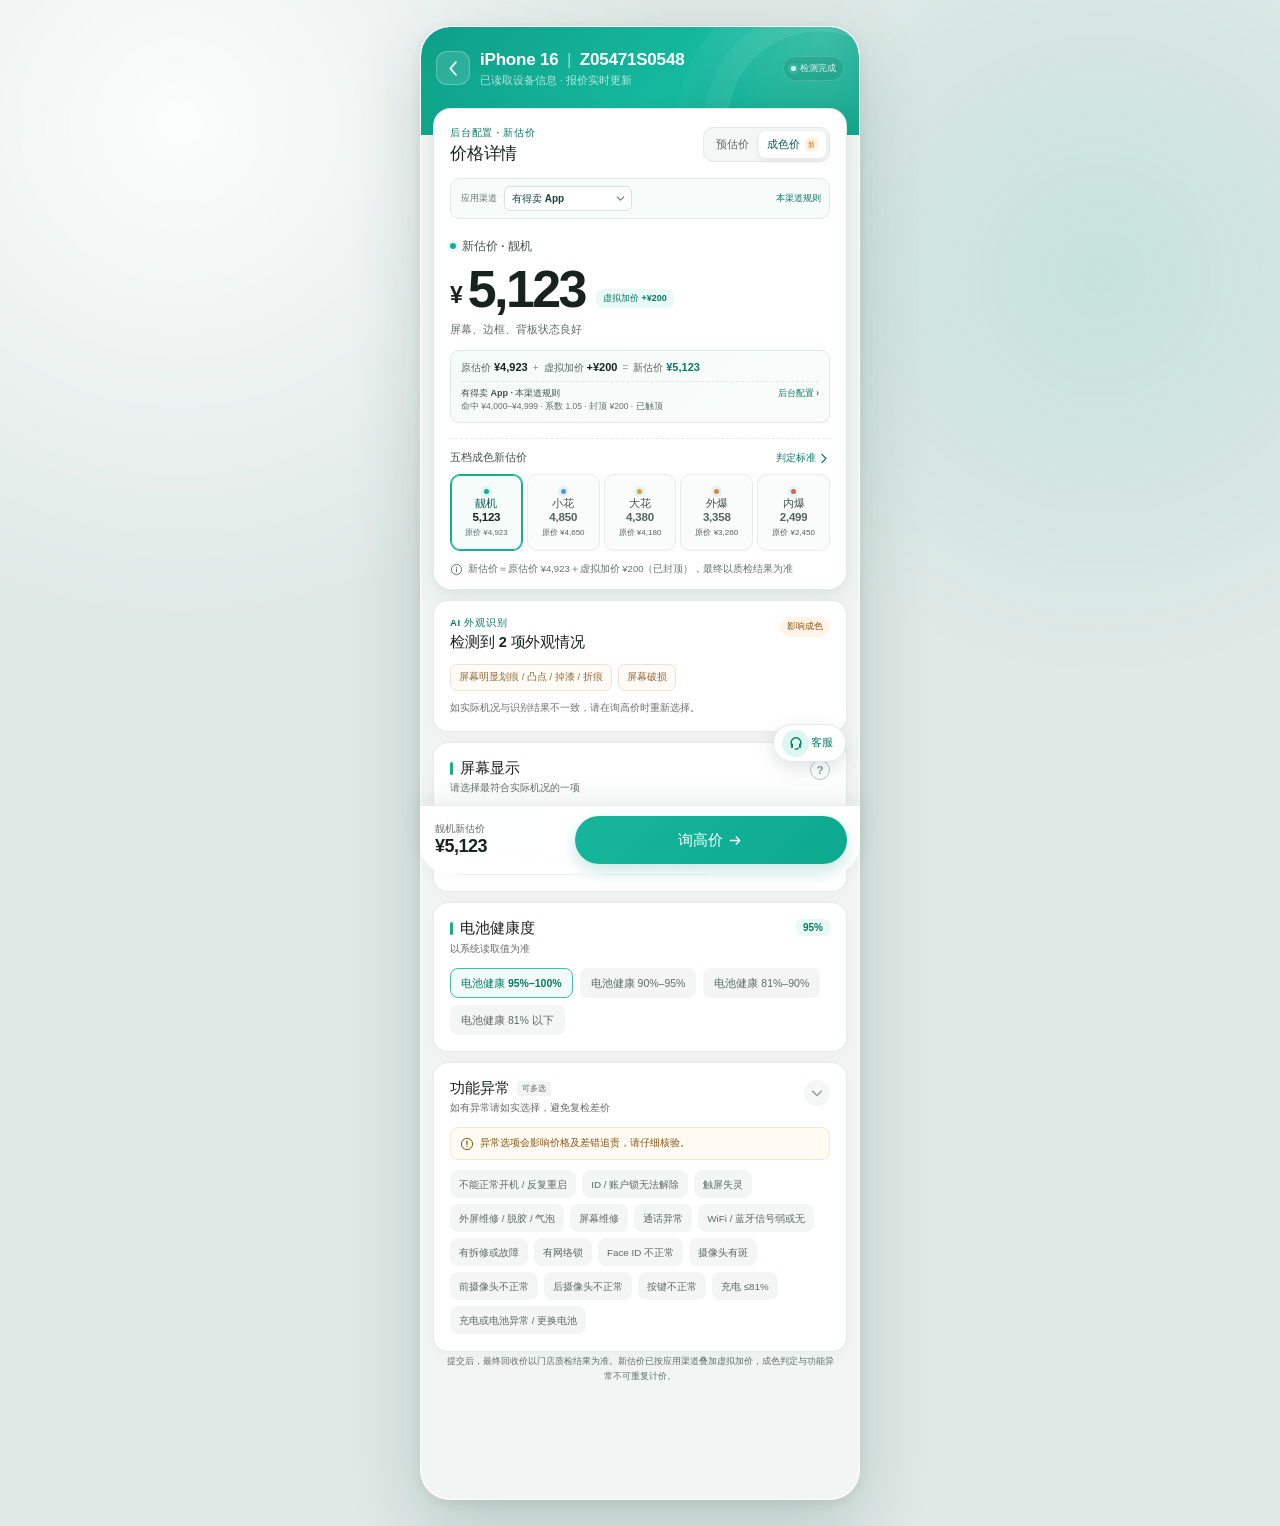
==== commit c8505589: "feat: 按应用渠道配置虚拟加价并展示新估价" ====
--- a/index.html
+++ b/index.html
@@ -6,16 +6,16 @@
     <meta name="theme-color" content="#12ae95" />
     <meta
       name="description"
-      content="回收报价详情页成色价展示原型：根据后台价格段加价配置，展示靓机、小花、大花、外爆、内爆五档最新估价。"
+      content="回收报价详情页成色价展示原型：按应用渠道的虚拟加价系数与封顶金额，展示靓机、小花、大花、外爆、内爆五档原估价和新估价。"
     />
     <title>成色价展示｜回收报价原型</title>
     <link
       rel="icon"
       href="data:image/svg+xml,%3Csvg xmlns='http://www.w3.org/2000/svg' viewBox='0 0 64 64'%3E%3Crect width='64' height='64' rx='14' fill='%2312ae95'/%3E%3Cpath d='M19 42h26v7H19zm3-10h20v6H22zm5-12h10v6H27z' fill='white'/%3E%3C/svg%3E"
     />
-    <link rel="stylesheet" href="./assets/app.css?v=20261111-3" />
-    <script src="./assets/pricing.js?v=20261111-3" defer></script>
-    <script src="./assets/app.js?v=20261111-3" defer></script>
+    <link rel="stylesheet" href="./assets/app.css?v=20261112-2" />
+    <script src="./assets/pricing.js?v=20261112-2" defer></script>
+    <script src="./assets/app.js?v=20261112-2" defer></script>
   </head>
   <body>
     <a class="skip-link" href="#main-content">跳到主要内容</a>
@@ -40,7 +40,7 @@
         <section class="price-card" aria-labelledby="price-card-title">
           <div class="price-card-head">
             <div>
-              <p class="eyebrow">后台配置 · 最新估价</p>
+              <p class="eyebrow">后台配置 · 新估价</p>
               <h2 id="price-card-title">价格详情</h2>
             </div>
             <div class="display-switch" role="group" aria-label="价格展示方式">
@@ -52,25 +52,46 @@
             </div>
           </div>
 
+          <div class="channel-context" aria-label="当前估价应用渠道">
+            <label class="channel-selector" for="channelSelect">
+              <span>应用渠道</span>
+              <span class="channel-select-shell">
+                <select id="channelSelect" aria-label="选择应用渠道">
+                  <option value="app">有得卖 App</option>
+                </select>
+                <svg viewBox="0 0 16 16" aria-hidden="true">
+                  <path d="m4 6 4 4 4-4" fill="none" stroke="currentColor" stroke-linecap="round" stroke-linejoin="round" stroke-width="1.5" />
+                </svg>
+              </span>
+            </label>
+            <span class="channel-context-note" id="channelContextNote">有得卖 App · 本渠道规则</span>
+          </div>
+
           <div class="price-focus">
             <p class="price-kicker">
               <span class="status-dot" aria-hidden="true"></span>
-              <span id="priceKicker">最新估价 · 靓机</span>
+              <span id="priceKicker">新估价 · 靓机</span>
             </p>
             <div class="price-line">
               <span class="currency" aria-hidden="true">¥</span>
               <strong class="price-value" id="priceValue">5,123</strong>
-              <span class="delta-badge" id="deltaBadge">含加价 +¥200</span>
-            </div>
+              <span class="delta-badge" id="deltaBadge">虚拟加价 +¥200</span>
+            </div>
+            <p class="range-note" id="rangeNote" hidden></p>
             <p class="price-description" id="priceDescription">屏幕、边框、背板状态良好</p>
             <div class="price-breakdown" aria-live="polite">
               <div class="breakdown-formula">
-                <span>成色基础价 <b id="basePriceValue">¥4,923</b></span>
+                <span>原估价 <b id="basePriceValue">¥4,923</b></span>
                 <i aria-hidden="true">+</i>
-                <span>价格段加价 <b id="bandExtraValue">¥200</b></span>
+                <span>虚拟加价 <b id="bandExtraValue">+¥200</b></span>
+                <i aria-hidden="true">=</i>
+                <span>新估价 <b id="newEstimateValue">¥5,123</b></span>
               </div>
               <div class="breakdown-meta">
-                <span id="bandMatchText">命中 4,500–4,999</span>
+                <span class="breakdown-source">
+                  <strong id="channelSourceText">有得卖 App · 本渠道规则</strong>
+                  <small id="bandMatchText">命中 ¥4,000–¥4,999 · 系数 1.05 · 封顶 ¥200</small>
+                </span>
                 <a href="./config.html">后台配置 ›</a>
               </div>
             </div>
@@ -78,7 +99,7 @@
 
           <div class="condition-picker" id="conditionPicker">
             <div class="condition-heading">
-              <span>五档成色最新估价</span>
+              <span>五档成色新估价</span>
               <button class="text-button" id="openGradeDialog" type="button">
                 判定标准
                 <svg viewBox="0 0 16 16" aria-hidden="true">
@@ -91,26 +112,31 @@
                 <span class="grade-dot" aria-hidden="true"></span>
                 <span class="grade-name">靓机</span>
                 <strong class="grade-price" data-grade-price="excellent">5,123</strong>
+                <small class="grade-original" data-grade-original="excellent">原价 ¥4,923</small>
               </button>
               <button class="condition-option" type="button" role="radio" aria-checked="false" data-grade="minor" tabindex="-1">
                 <span class="grade-dot" aria-hidden="true"></span>
                 <span class="grade-name">小花</span>
                 <strong class="grade-price" data-grade-price="minor">4,850</strong>
+                <small class="grade-original" data-grade-original="minor">原价 ¥4,650</small>
               </button>
               <button class="condition-option" type="button" role="radio" aria-checked="false" data-grade="major" tabindex="-1">
                 <span class="grade-dot" aria-hidden="true"></span>
                 <span class="grade-name">大花</span>
-                <strong class="grade-price" data-grade-price="major">4,330</strong>
+                <strong class="grade-price" data-grade-price="major">4,380</strong>
+                <small class="grade-original" data-grade-original="major">原价 ¥4,180</small>
               </button>
               <button class="condition-option" type="button" role="radio" aria-checked="false" data-grade="outer" tabindex="-1">
                 <span class="grade-dot" aria-hidden="true"></span>
                 <span class="grade-name">外爆</span>
-                <strong class="grade-price" data-grade-price="outer">3,360</strong>
+                <strong class="grade-price" data-grade-price="outer">3,358</strong>
+                <small class="grade-original" data-grade-original="outer">原价 ¥3,260</small>
               </button>
               <button class="condition-option" type="button" role="radio" aria-checked="false" data-grade="inner" tabindex="-1">
                 <span class="grade-dot" aria-hidden="true"></span>
                 <span class="grade-name">内爆</span>
-                <strong class="grade-price" data-grade-price="inner">2,500</strong>
+                <strong class="grade-price" data-grade-price="inner">2,499</strong>
+                <small class="grade-original" data-grade-original="inner">原价 ¥2,450</small>
               </button>
             </div>
           </div>
@@ -120,7 +146,7 @@
               <span>预估下周</span>
               <strong>↘ 跌 383 元</strong>
             </div>
-            <p id="estimateHint">价格已叠加后台价格段加价，建议今天锁定报价。</p>
+            <p id="estimateHint">已按当前应用渠道叠加虚拟加价，建议今天锁定报价。</p>
           </div>
 
           <div class="card-footnote">
@@ -128,7 +154,7 @@
               <circle cx="8" cy="8" r="6.3" fill="none" stroke="currentColor" stroke-width="1.2" />
               <path d="M8 7.1v3.5M8 5.1v.1" stroke="currentColor" stroke-linecap="round" stroke-width="1.3" />
             </svg>
-            <span id="footnoteText">最新估价＝成色基础价＋价格段加价，最终以质检结果为准</span>
+            <span id="footnoteText">新估价＝原估价＋虚拟加价，最终以质检结果为准</span>
           </div>
         </section>
 
@@ -225,7 +251,7 @@
           </div>
         </section>
 
-        <p class="legal-note">提交后，最终回收价以门店质检结果为准。最新估价含后台价格段加价，成色判定与功能异常不可重复计价。</p>
+        <p class="legal-note">提交后，最终回收价以门店质检结果为准。新估价已按应用渠道叠加虚拟加价，成色判定与功能异常不可重复计价。</p>
       </main>
 
       <button class="service-button" id="serviceButton" type="button" aria-label="联系在线客服">
@@ -241,8 +267,8 @@
 
       <footer class="sticky-footer">
         <div class="sticky-summary" aria-live="polite">
-          <span id="stickyLabel">靓机成色价</span>
-          <strong id="stickyPrice">¥4,923</strong>
+          <span id="stickyLabel">靓机新估价</span>
+          <strong id="stickyPrice">¥5,123</strong>
         </div>
         <button class="quote-button" id="quoteButton" type="button">
           询高价
--- a/assets/app.css
+++ b/assets/app.css
@@ -283,6 +283,90 @@
   vertical-align: 1px;
 }
 
+.channel-context {
+  display: flex;
+  margin-top: 13px;
+  padding: 7px 8px 7px 10px;
+  align-items: center;
+  justify-content: space-between;
+  gap: 8px;
+  border: 1px solid #e1ece8;
+  border-radius: 9px;
+  background: #f7fbf9;
+}
+
+.channel-selector {
+  display: flex;
+  min-width: 0;
+  align-items: center;
+  gap: 7px;
+}
+
+.channel-selector > span:first-child {
+  flex: 0 0 auto;
+  color: #687570;
+  font-size: 9px;
+  font-weight: 600;
+  white-space: nowrap;
+}
+
+.channel-select-shell {
+  position: relative;
+  display: flex;
+  min-width: 0;
+  align-items: center;
+}
+
+.channel-select-shell select {
+  width: 128px;
+  max-width: 100%;
+  height: 25px;
+  padding: 0 22px 0 7px;
+  overflow: hidden;
+  appearance: none;
+  border: 1px solid #d3e3dd;
+  border-radius: 6px;
+  background: #fff;
+  color: #15483f;
+  cursor: pointer;
+  font: inherit;
+  font-size: 10px;
+  font-weight: 620;
+  text-overflow: ellipsis;
+  white-space: nowrap;
+}
+
+.channel-select-shell select:focus-visible {
+  outline: 2px solid rgba(18, 174, 149, 0.32);
+  outline-offset: 1px;
+}
+
+.channel-select-shell svg {
+  position: absolute;
+  right: 5px;
+  width: 13px;
+  height: 13px;
+  color: #668078;
+  pointer-events: none;
+}
+
+.channel-context-note {
+  min-width: 0;
+  flex: 1 1 auto;
+  overflow: hidden;
+  color: var(--green-dark);
+  font-size: 8.5px;
+  font-weight: 620;
+  line-height: 1.35;
+  text-align: right;
+  text-overflow: ellipsis;
+  white-space: nowrap;
+}
+
+.channel-context-note.is-inherited {
+  color: #916019;
+}
+
 .price-focus {
   padding: 18px 0 15px;
 }
@@ -331,7 +415,7 @@
 }
 
 .delta-badge {
-  max-width: 94px;
+  max-width: 108px;
   margin-bottom: 7px;
   margin-left: 6px;
   padding: 4px 7px;
@@ -356,6 +440,20 @@
   line-height: 1.45;
 }
 
+.range-note {
+  margin-top: 6px;
+  padding: 5px 7px;
+  border-radius: 6px;
+  background: #fff7e9;
+  color: #87591a;
+  font-size: 9px;
+  line-height: 1.45;
+}
+
+.range-note[hidden] {
+  display: none;
+}
+
 .price-breakdown {
   margin-top: 11px;
   padding: 9px 10px;
@@ -395,26 +493,56 @@
 
 .breakdown-meta {
   display: flex;
-  align-items: center;
+  align-items: flex-start;
   justify-content: space-between;
   gap: 8px;
   margin-top: 5px;
   padding-top: 5px;
   border-top: 1px dashed #dce9e5;
   color: #5d6b66;
-  font-size: 9px;
   line-height: 1.4;
 }
 
-.breakdown-meta span {
+.breakdown-source {
+  display: grid;
+  min-width: 0;
+  gap: 2px;
+}
+
+.breakdown-source strong,
+.breakdown-source small {
+  display: block;
   overflow: hidden;
   text-overflow: ellipsis;
   white-space: nowrap;
 }
 
+@media (max-width: 359px) {
+  .breakdown-source strong,
+  .breakdown-source small {
+    overflow: visible;
+    text-overflow: clip;
+    white-space: normal;
+  }
+}
+
+.breakdown-source strong {
+  color: #40514b;
+  font-size: 9px;
+  font-weight: 660;
+}
+
+.breakdown-source small {
+  color: #63716d;
+  font-size: 8.5px;
+  font-weight: 450;
+}
+
 .breakdown-meta a {
   flex: 0 0 auto;
+  margin-top: 1px;
   color: var(--green-dark);
+  font-size: 8.5px;
   font-weight: 650;
   text-decoration: none;
 }
@@ -474,7 +602,7 @@
   position: relative;
   display: flex;
   min-width: 0;
-  min-height: 67px;
+  min-height: 77px;
   padding: 9px 3px 8px;
   align-items: center;
   justify-content: center;
@@ -557,6 +685,26 @@
 .condition-option.is-selected strong {
   color: var(--ink);
   font-weight: 720;
+}
+
+.grade-original {
+  max-width: 100%;
+  overflow: hidden;
+  color: #52615c;
+  font-size: 8px;
+  font-weight: 520;
+  font-variant-numeric: tabular-nums;
+  line-height: 1.2;
+  text-overflow: clip;
+  white-space: nowrap;
+}
+
+.condition-option.is-selected .grade-original {
+  color: #547069;
+}
+
+#newEstimateValue {
+  color: var(--green-dark);
 }
 
 .estimate-panel {
@@ -1187,15 +1335,30 @@
   }
 
   .condition-option {
-    min-height: 63px;
+    min-height: 72px;
   }
 
   .condition-option strong {
     font-size: 9.5px;
   }
 
+  .grade-original {
+    font-size: 7.5px;
+  }
+
+  .channel-context {
+    align-items: flex-start;
+    flex-direction: column;
+    gap: 4px;
+  }
+
+  .channel-context-note {
+    width: 100%;
+    text-align: left;
+  }
+
   .delta-badge {
-    max-width: 79px;
+    max-width: 88px;
     font-size: 8.5px;
   }
 }
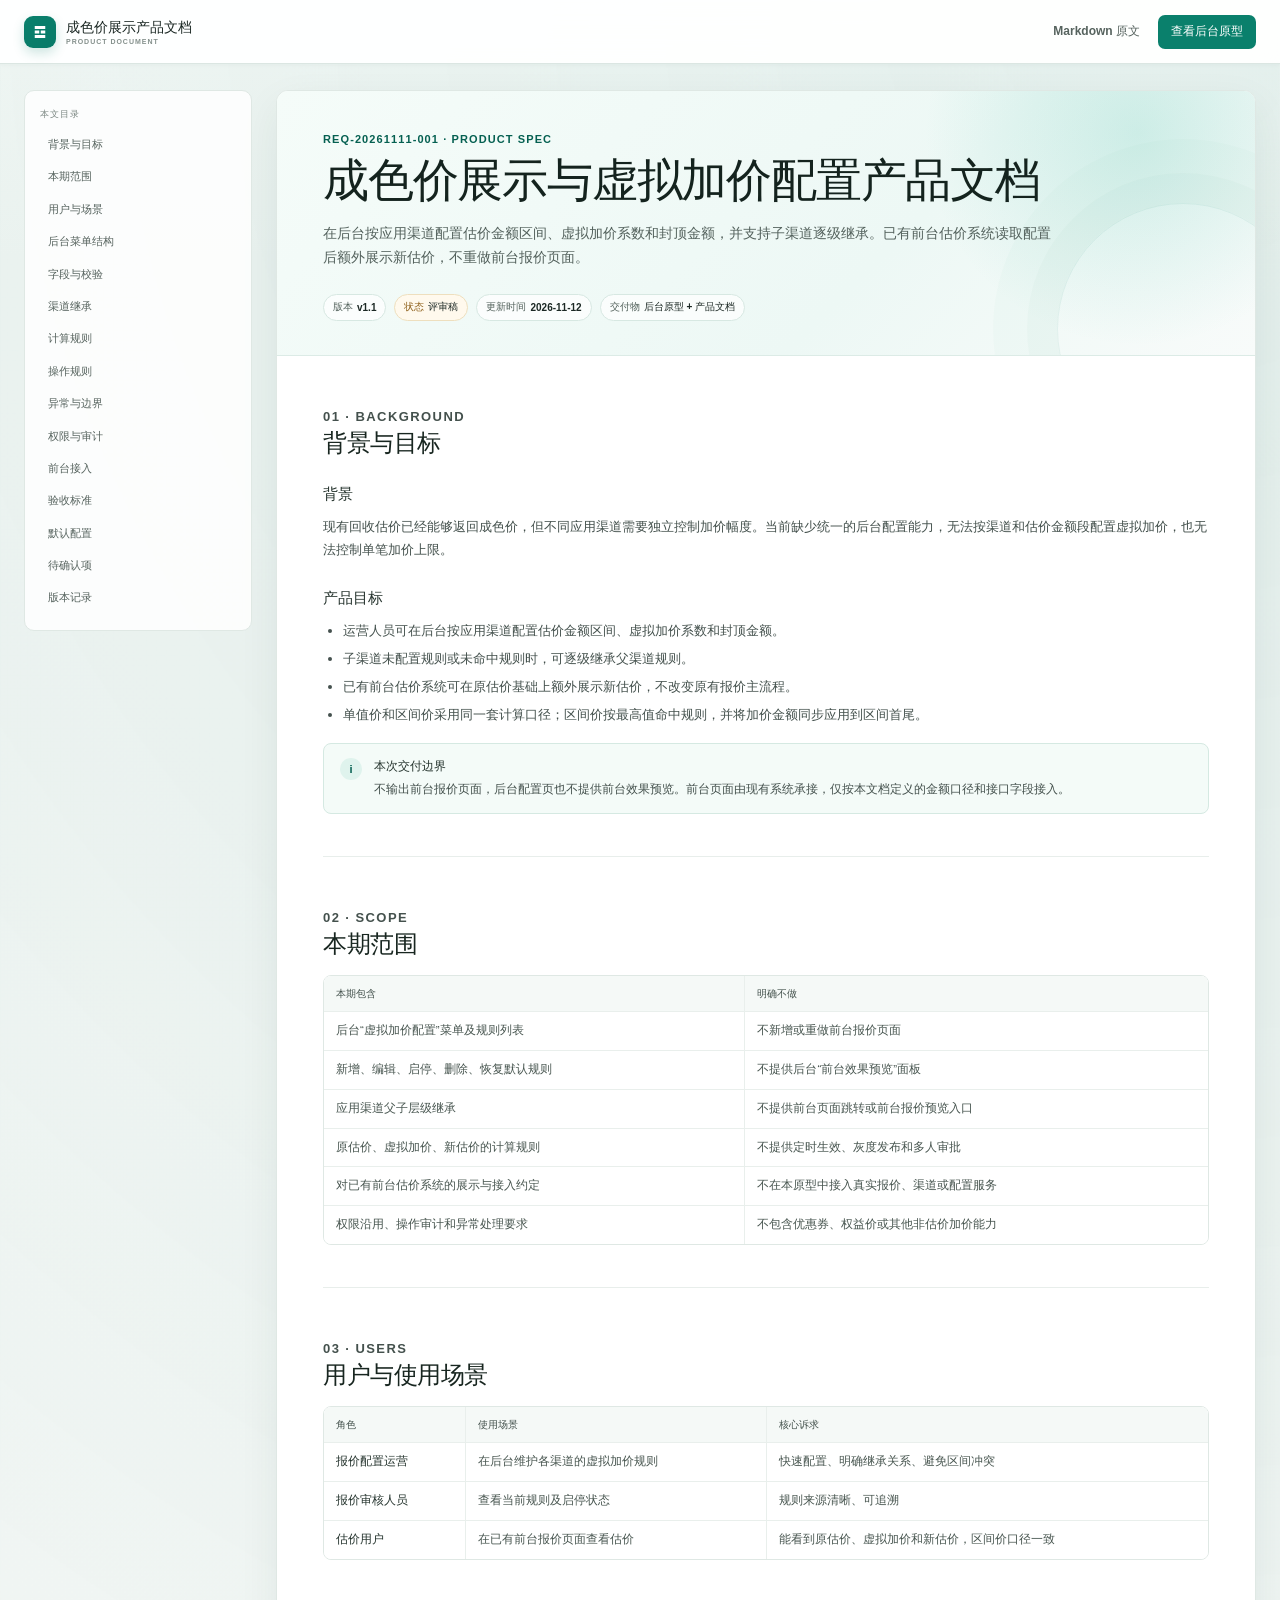
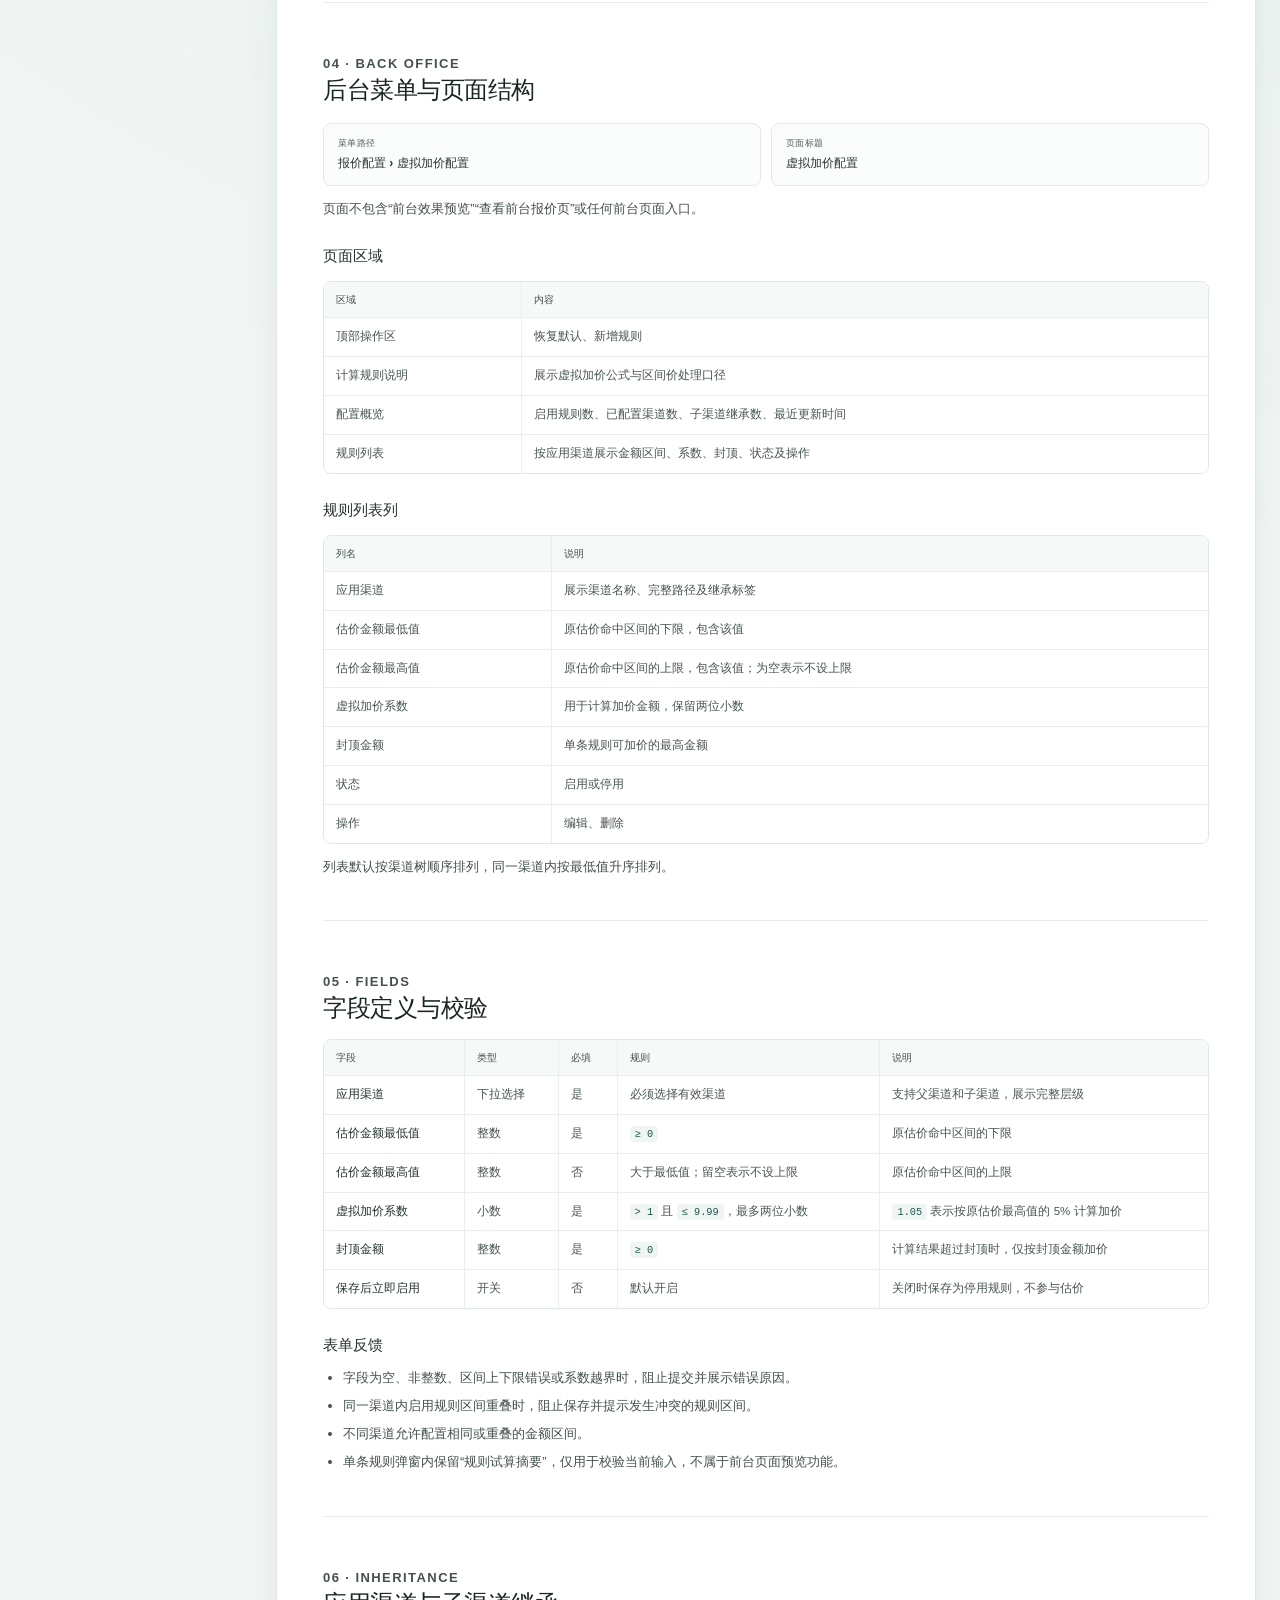
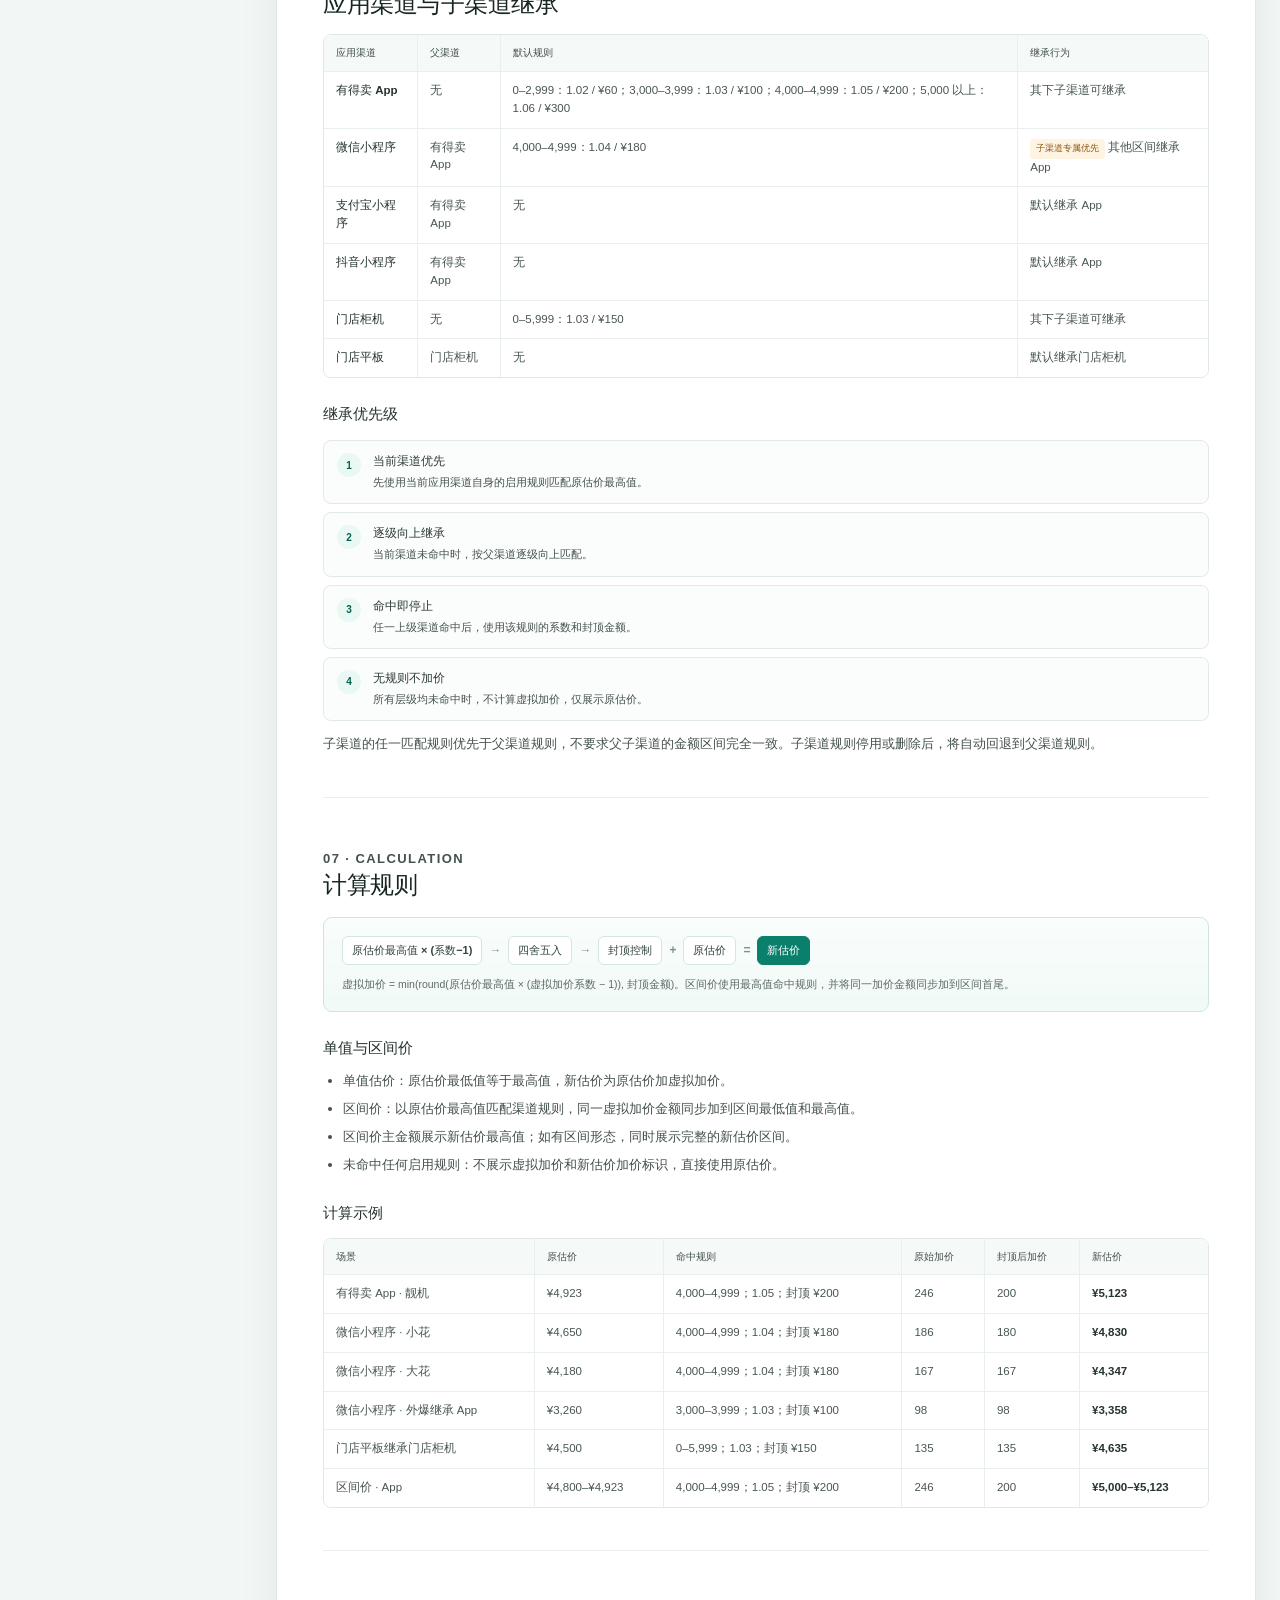
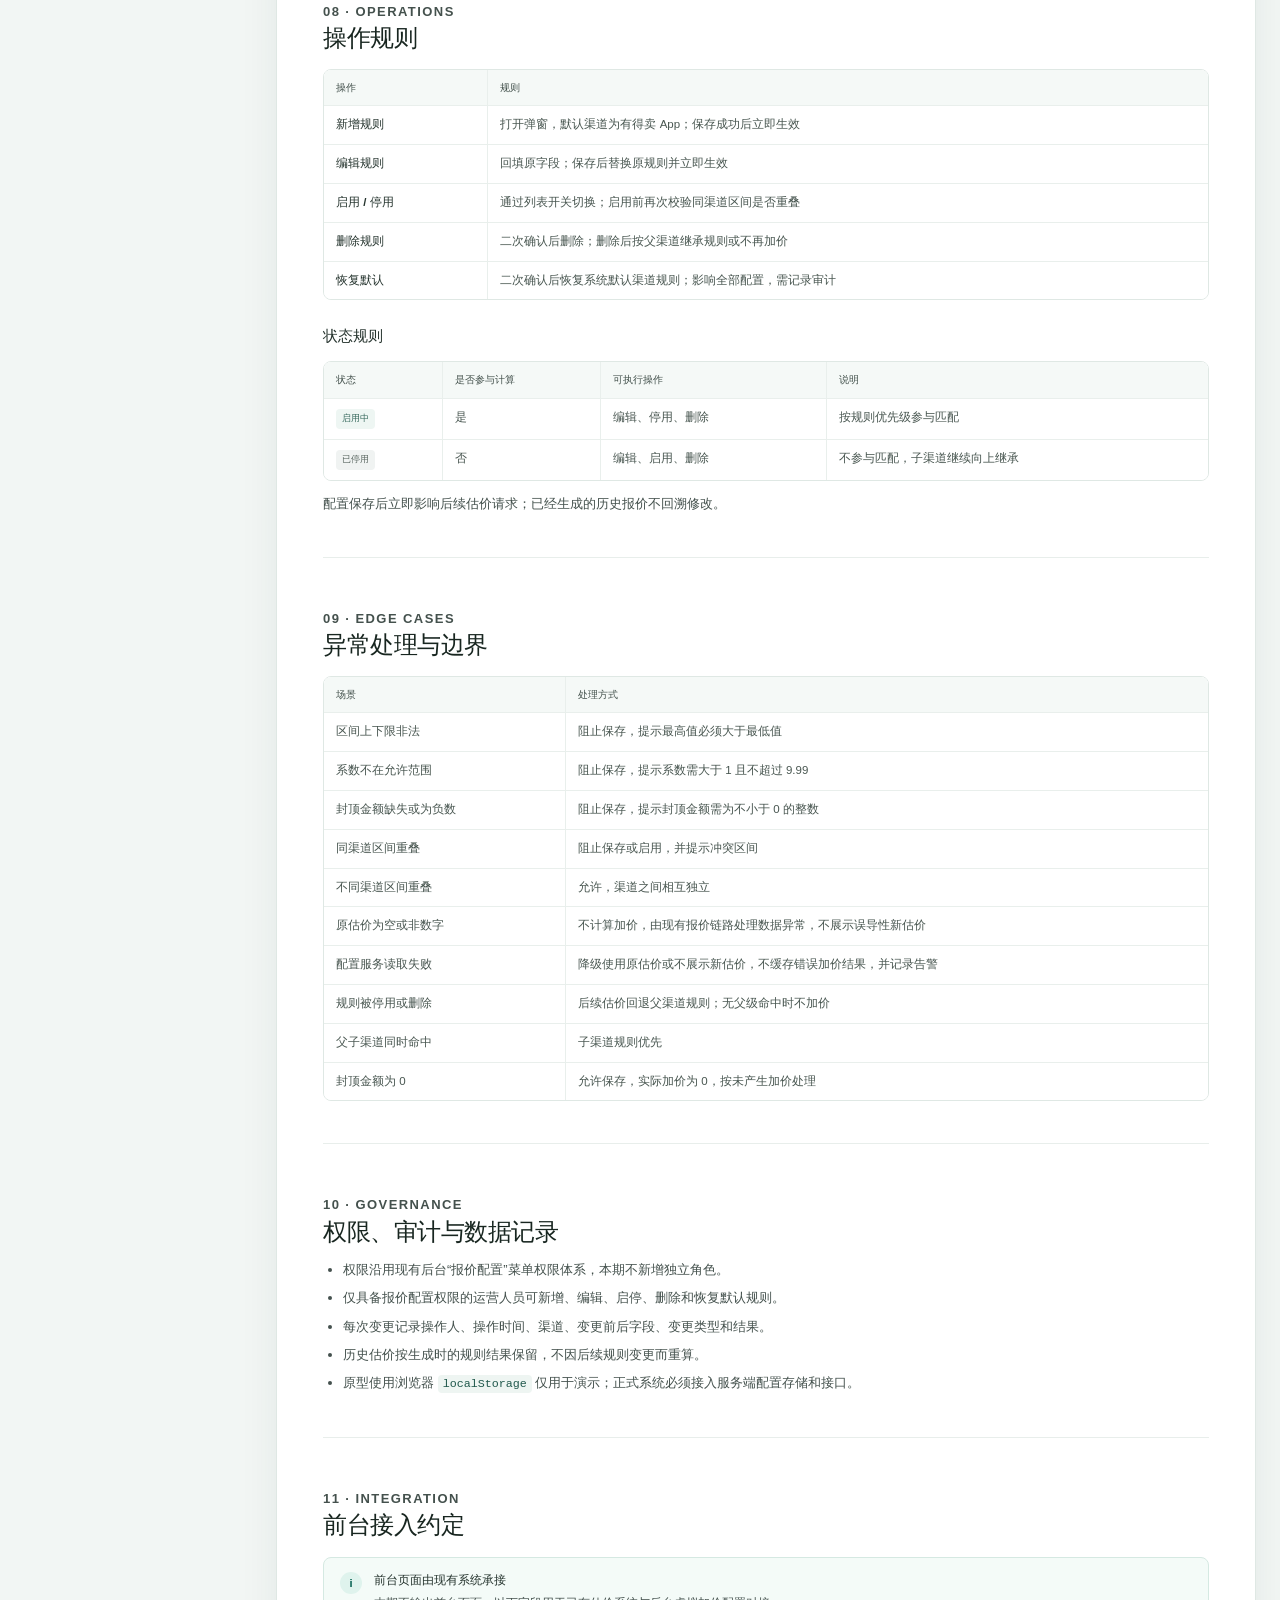
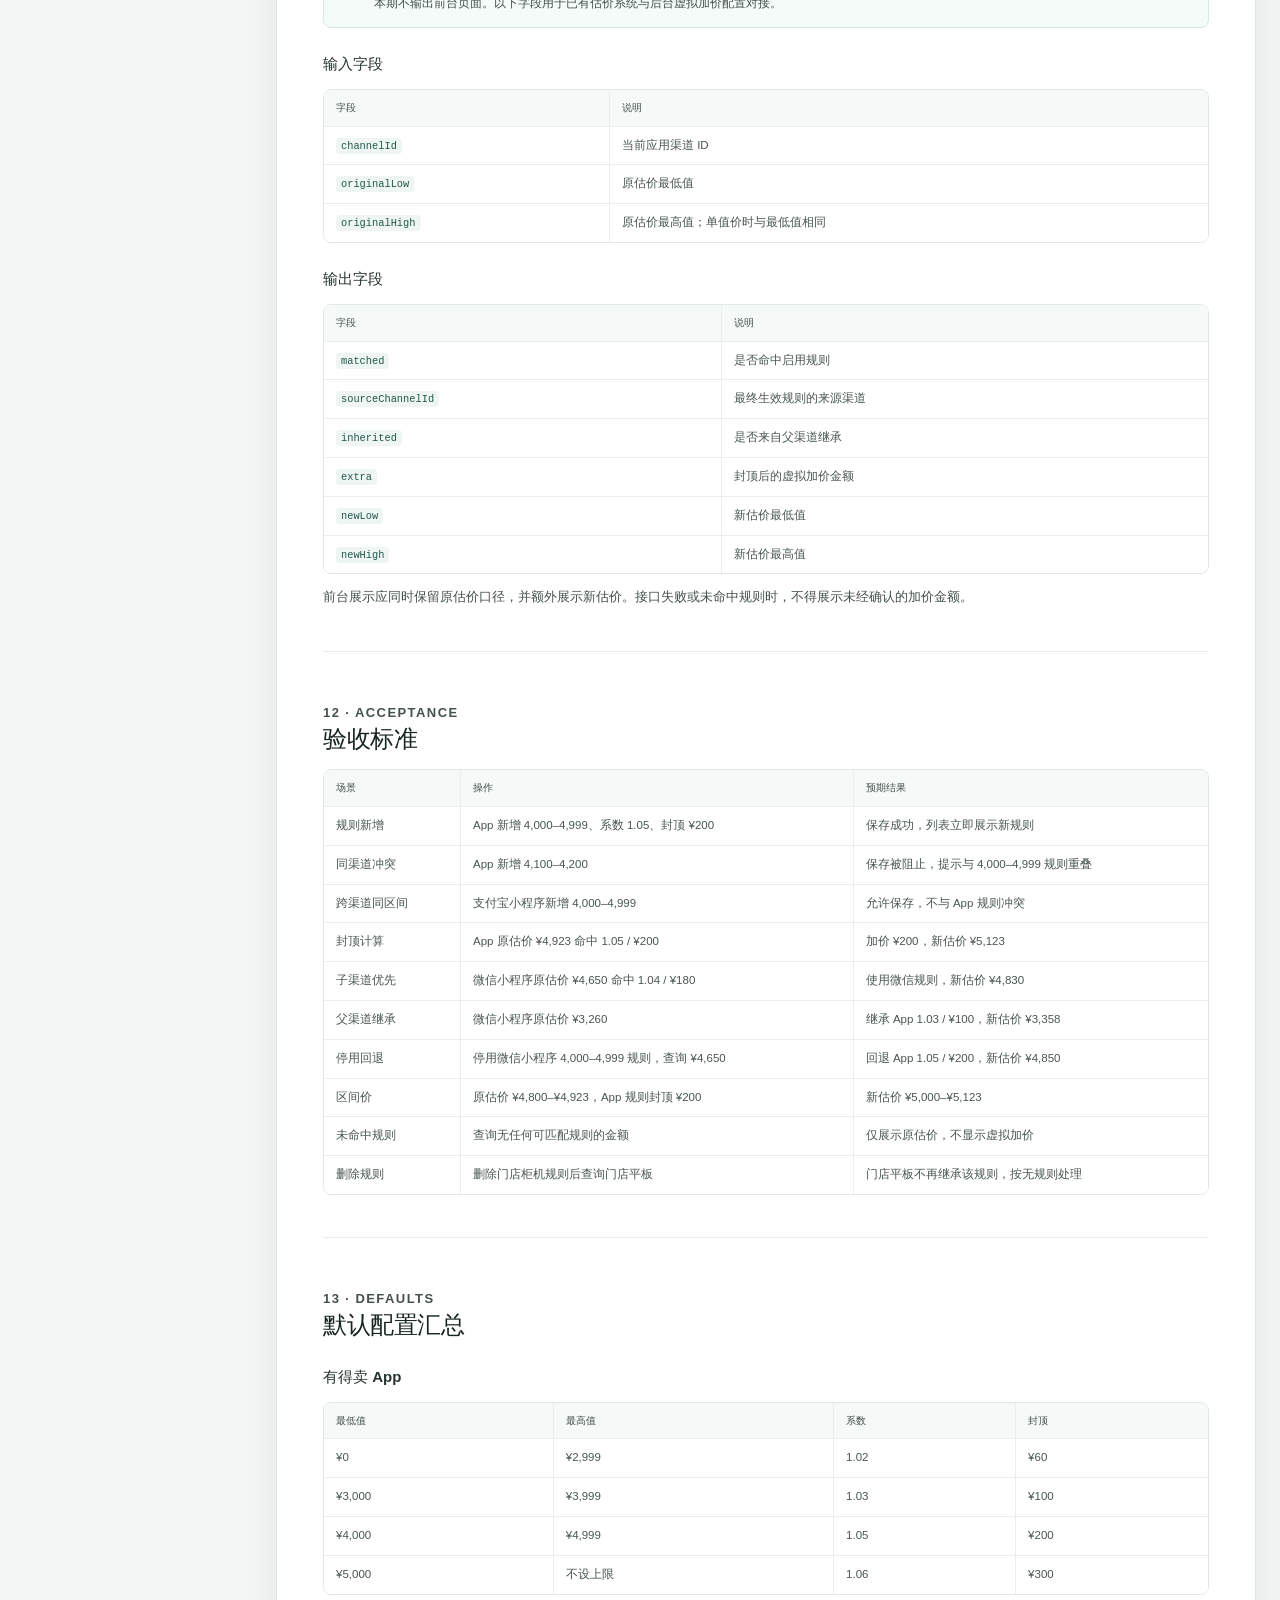
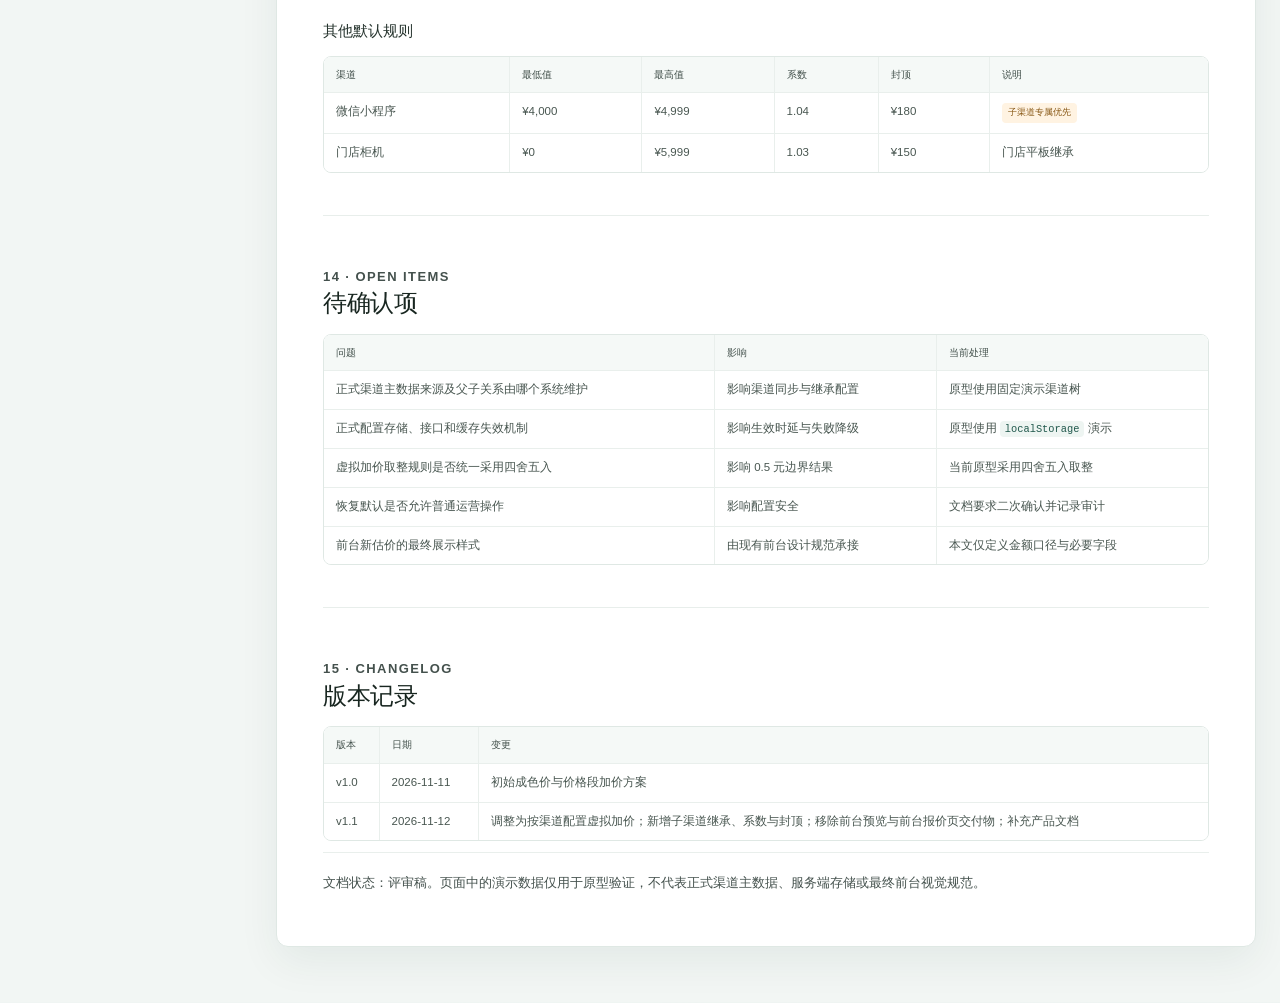
==== commit e2e8f051: "feat: 移除前台预览并补充虚拟加价产品文档" ====
--- a/index.html
+++ b/index.html
@@ -2,323 +2,465 @@
 <html lang="zh-CN">
   <head>
     <meta charset="UTF-8" />
-    <meta name="viewport" content="width=device-width, initial-scale=1, viewport-fit=cover" />
-    <meta name="theme-color" content="#12ae95" />
+    <meta name="viewport" content="width=device-width, initial-scale=1" />
+    <meta name="theme-color" content="#0a806c" />
     <meta
       name="description"
-      content="回收报价详情页成色价展示原型：按应用渠道的虚拟加价系数与封顶金额，展示靓机、小花、大花、外爆、内爆五档原估价和新估价。"
+      content="成色价展示与虚拟加价配置产品文档：应用渠道、估价金额区间、虚拟加价系数、封顶金额、子渠道继承、新估价计算与验收标准。"
     />
-    <title>成色价展示｜回收报价原型</title>
+    <title>虚拟加价配置产品文档｜成色价展示</title>
     <link
       rel="icon"
-      href="data:image/svg+xml,%3Csvg xmlns='http://www.w3.org/2000/svg' viewBox='0 0 64 64'%3E%3Crect width='64' height='64' rx='14' fill='%2312ae95'/%3E%3Cpath d='M19 42h26v7H19zm3-10h20v6H22zm5-12h10v6H27z' fill='white'/%3E%3C/svg%3E"
+      href="data:image/svg+xml,%3Csvg xmlns='http://www.w3.org/2000/svg' viewBox='0 0 64 64'%3E%3Crect width='64' height='64' rx='14' fill='%230a806c'/%3E%3Cpath d='M18 17h28v7H18zm0 12h13v7H18zm17 0h11v7H35zm-17 12h28v7H18z' fill='white'/%3E%3C/svg%3E"
     />
-    <link rel="stylesheet" href="./assets/app.css?v=20261112-2" />
-    <script src="./assets/pricing.js?v=20261112-2" defer></script>
-    <script src="./assets/app.js?v=20261112-2" defer></script>
+    <link rel="stylesheet" href="./assets/doc.css?v=20261112-5" />
   </head>
   <body>
-    <a class="skip-link" href="#main-content">跳到主要内容</a>
-
-    <div class="app-shell">
-      <header class="detail-header">
-        <div class="header-row">
-          <button class="header-button" id="backButton" type="button" aria-label="返回上一页">
-            <svg viewBox="0 0 24 24" aria-hidden="true">
-              <path d="m15 4-7 8 7 8" fill="none" stroke="currentColor" stroke-linecap="round" stroke-linejoin="round" stroke-width="2.2" />
-            </svg>
-          </button>
-          <div class="device-heading">
-            <h1>iPhone 16 <span aria-hidden="true">|</span> Z05471S0548</h1>
-            <p>已读取设备信息 · 报价实时更新</p>
-          </div>
-          <span class="header-status"><i aria-hidden="true"></i>检测完成</span>
-        </div>
-      </header>
-
-      <main class="page-content" id="main-content">
-        <section class="price-card" aria-labelledby="price-card-title">
-          <div class="price-card-head">
-            <div>
-              <p class="eyebrow">后台配置 · 新估价</p>
-              <h2 id="price-card-title">价格详情</h2>
-            </div>
-            <div class="display-switch" role="group" aria-label="价格展示方式">
-              <button id="estimateModeButton" type="button" data-price-mode="estimate" aria-pressed="false">预估价</button>
-              <button id="conditionModeButton" class="is-active" type="button" data-price-mode="condition" aria-pressed="true">
-                成色价
-                <span class="new-badge">新</span>
-              </button>
-            </div>
-          </div>
-
-          <div class="channel-context" aria-label="当前估价应用渠道">
-            <label class="channel-selector" for="channelSelect">
-              <span>应用渠道</span>
-              <span class="channel-select-shell">
-                <select id="channelSelect" aria-label="选择应用渠道">
-                  <option value="app">有得卖 App</option>
-                </select>
-                <svg viewBox="0 0 16 16" aria-hidden="true">
-                  <path d="m4 6 4 4 4-4" fill="none" stroke="currentColor" stroke-linecap="round" stroke-linejoin="round" stroke-width="1.5" />
-                </svg>
-              </span>
-            </label>
-            <span class="channel-context-note" id="channelContextNote">有得卖 App · 本渠道规则</span>
-          </div>
-
-          <div class="price-focus">
-            <p class="price-kicker">
-              <span class="status-dot" aria-hidden="true"></span>
-              <span id="priceKicker">新估价 · 靓机</span>
-            </p>
-            <div class="price-line">
-              <span class="currency" aria-hidden="true">¥</span>
-              <strong class="price-value" id="priceValue">5,123</strong>
-              <span class="delta-badge" id="deltaBadge">虚拟加价 +¥200</span>
-            </div>
-            <p class="range-note" id="rangeNote" hidden></p>
-            <p class="price-description" id="priceDescription">屏幕、边框、背板状态良好</p>
-            <div class="price-breakdown" aria-live="polite">
-              <div class="breakdown-formula">
-                <span>原估价 <b id="basePriceValue">¥4,923</b></span>
-                <i aria-hidden="true">+</i>
-                <span>虚拟加价 <b id="bandExtraValue">+¥200</b></span>
-                <i aria-hidden="true">=</i>
-                <span>新估价 <b id="newEstimateValue">¥5,123</b></span>
-              </div>
-              <div class="breakdown-meta">
-                <span class="breakdown-source">
-                  <strong id="channelSourceText">有得卖 App · 本渠道规则</strong>
-                  <small id="bandMatchText">命中 ¥4,000–¥4,999 · 系数 1.05 · 封顶 ¥200</small>
-                </span>
-                <a href="./config.html">后台配置 ›</a>
-              </div>
-            </div>
-          </div>
-
-          <div class="condition-picker" id="conditionPicker">
-            <div class="condition-heading">
-              <span>五档成色新估价</span>
-              <button class="text-button" id="openGradeDialog" type="button">
-                判定标准
-                <svg viewBox="0 0 16 16" aria-hidden="true">
-                  <path d="m6 3 5 5-5 5" fill="none" stroke="currentColor" stroke-linecap="round" stroke-linejoin="round" stroke-width="1.5" />
-                </svg>
-              </button>
-            </div>
-            <div class="condition-grid" id="conditionGrid" role="radiogroup" aria-label="选择成色查看报价">
-              <button class="condition-option is-selected" type="button" role="radio" aria-checked="true" data-grade="excellent" tabindex="0">
-                <span class="grade-dot" aria-hidden="true"></span>
-                <span class="grade-name">靓机</span>
-                <strong class="grade-price" data-grade-price="excellent">5,123</strong>
-                <small class="grade-original" data-grade-original="excellent">原价 ¥4,923</small>
-              </button>
-              <button class="condition-option" type="button" role="radio" aria-checked="false" data-grade="minor" tabindex="-1">
-                <span class="grade-dot" aria-hidden="true"></span>
-                <span class="grade-name">小花</span>
-                <strong class="grade-price" data-grade-price="minor">4,850</strong>
-                <small class="grade-original" data-grade-original="minor">原价 ¥4,650</small>
-              </button>
-              <button class="condition-option" type="button" role="radio" aria-checked="false" data-grade="major" tabindex="-1">
-                <span class="grade-dot" aria-hidden="true"></span>
-                <span class="grade-name">大花</span>
-                <strong class="grade-price" data-grade-price="major">4,380</strong>
-                <small class="grade-original" data-grade-original="major">原价 ¥4,180</small>
-              </button>
-              <button class="condition-option" type="button" role="radio" aria-checked="false" data-grade="outer" tabindex="-1">
-                <span class="grade-dot" aria-hidden="true"></span>
-                <span class="grade-name">外爆</span>
-                <strong class="grade-price" data-grade-price="outer">3,358</strong>
-                <small class="grade-original" data-grade-original="outer">原价 ¥3,260</small>
-              </button>
-              <button class="condition-option" type="button" role="radio" aria-checked="false" data-grade="inner" tabindex="-1">
-                <span class="grade-dot" aria-hidden="true"></span>
-                <span class="grade-name">内爆</span>
-                <strong class="grade-price" data-grade-price="inner">2,499</strong>
-                <small class="grade-original" data-grade-original="inner">原价 ¥2,450</small>
-              </button>
-            </div>
-          </div>
-
-          <div class="estimate-panel" id="estimatePanel" hidden>
-            <div class="trend-block">
-              <span>预估下周</span>
-              <strong>↘ 跌 383 元</strong>
-            </div>
-            <p id="estimateHint">已按当前应用渠道叠加虚拟加价，建议今天锁定报价。</p>
-          </div>
-
-          <div class="card-footnote">
-            <svg viewBox="0 0 16 16" aria-hidden="true">
-              <circle cx="8" cy="8" r="6.3" fill="none" stroke="currentColor" stroke-width="1.2" />
-              <path d="M8 7.1v3.5M8 5.1v.1" stroke="currentColor" stroke-linecap="round" stroke-width="1.3" />
-            </svg>
-            <span id="footnoteText">新估价＝原估价＋虚拟加价，最终以质检结果为准</span>
+    <a class="skip-link" href="#doc-content">跳到文档正文</a>
+
+    <header class="doc-topbar">
+      <a class="doc-brand" href="./index.html" aria-label="虚拟加价配置产品文档首页">
+        <span class="brand-mark" aria-hidden="true">
+          <svg viewBox="0 0 24 24">
+            <path d="M5 4h14v4H5zm0 6h6v4H5zm8 0h6v4h-6zM5 16h14v4H5z" fill="currentColor" />
+          </svg>
+        </span>
+        <span class="brand-copy"><strong>成色价展示产品文档</strong><small>PRODUCT DOCUMENT</small></span>
+      </a>
+      <nav class="doc-topnav" aria-label="文档快捷入口">
+        <a href="./产品文档.md">Markdown 原文</a>
+        <a class="primary-link" href="./config.html">查看后台原型</a>
+      </nav>
+    </header>
+
+    <div class="doc-layout">
+      <aside class="doc-sidebar" aria-label="本文目录">
+        <p class="sidebar-label">本文目录</p>
+        <nav>
+          <ol>
+            <li><a href="#overview">背景与目标</a></li>
+            <li><a href="#scope">本期范围</a></li>
+            <li><a href="#users">用户与场景</a></li>
+            <li><a href="#menu">后台菜单结构</a></li>
+            <li><a href="#fields">字段与校验</a></li>
+            <li><a href="#inheritance">渠道继承</a></li>
+            <li><a href="#calculation">计算规则</a></li>
+            <li><a href="#operations">操作规则</a></li>
+            <li><a href="#exceptions">异常与边界</a></li>
+            <li><a href="#permissions">权限与审计</a></li>
+            <li><a href="#integration">前台接入</a></li>
+            <li><a href="#acceptance">验收标准</a></li>
+            <li><a href="#defaults">默认配置</a></li>
+            <li><a href="#pending">待确认项</a></li>
+            <li><a href="#versions">版本记录</a></li>
+          </ol>
+        </nav>
+      </aside>
+
+      <main class="doc-main" id="doc-content">
+        <section class="doc-hero" aria-labelledby="doc-title">
+          <p class="hero-eyebrow">REQ-20261111-001 · PRODUCT SPEC</p>
+          <h1 id="doc-title">成色价展示与虚拟加价配置产品文档</h1>
+          <p class="hero-summary">
+            在后台按应用渠道配置估价金额区间、虚拟加价系数和封顶金额，并支持子渠道逐级继承。已有前台估价系统读取配置后额外展示新估价，不重做前台报价页面。
+          </p>
+          <div class="hero-meta" aria-label="文档元信息">
+            <span class="meta-chip">版本 <strong>v1.1</strong></span>
+            <span class="meta-chip status">状态 <strong>评审稿</strong></span>
+            <span class="meta-chip">更新时间 <strong>2026-11-12</strong></span>
+            <span class="meta-chip">交付物 <strong>后台原型 + 产品文档</strong></span>
           </div>
         </section>
 
-        <section class="inspection-card" aria-labelledby="inspection-title">
-          <div class="section-heading">
-            <div>
-              <p class="eyebrow">AI 外观识别</p>
-              <h2 id="inspection-title">检测到 2 项外观情况</h2>
-            </div>
-            <span class="result-pill">影响成色</span>
-          </div>
-          <div class="appearance-tags" role="list" aria-label="已识别外观情况">
-            <span role="listitem">屏幕明显划痕 / 凸点 / 掉漆 / 折痕</span>
-            <span role="listitem">屏幕破损</span>
-          </div>
-          <p class="inspection-hint">如实际机况与识别结果不一致，请在询高价时重新选择。</p>
-        </section>
-
-        <section class="form-card" aria-labelledby="screen-title">
-          <div class="section-heading compact">
-            <div>
-              <h2 id="screen-title"><span class="title-bar" aria-hidden="true"></span>屏幕显示</h2>
-              <p>请选择最符合实际机况的一项</p>
-            </div>
-            <button class="help-button" type="button" data-tip="屏幕显示状态会影响成色及最终回收价" aria-label="屏幕显示说明">?</button>
-          </div>
-          <div class="choice-list" data-choice-group="screen" data-multi="false" role="group" aria-label="屏幕显示状态">
-            <button class="choice-chip is-selected" type="button" aria-pressed="true">显示完美无瑕疵</button>
-            <button class="choice-chip" type="button" aria-pressed="false">亮点 / 色差 / 轻微发黄</button>
-            <button class="choice-chip" type="button" aria-pressed="false">老化 / 色斑</button>
-            <button class="choice-chip" type="button" aria-pressed="false">显示不正常 / 漏液 / 断线</button>
-            <button class="choice-chip" type="button" aria-pressed="false">完全不显示 / 全花屏</button>
-          </div>
-        </section>
-
-        <section class="form-card" aria-labelledby="battery-title">
-          <div class="section-heading compact">
-            <div>
-              <h2 id="battery-title"><span class="title-bar" aria-hidden="true"></span>电池健康度</h2>
-              <p>以系统读取值为准</p>
-            </div>
-            <span class="battery-value">95%</span>
-          </div>
-          <div class="choice-list" data-choice-group="battery" data-multi="false" role="group" aria-label="电池健康度">
-            <button class="choice-chip is-selected" type="button" aria-pressed="true">电池健康 95%–100%</button>
-            <button class="choice-chip" type="button" aria-pressed="false">电池健康 90%–95%</button>
-            <button class="choice-chip" type="button" aria-pressed="false">电池健康 81%–90%</button>
-            <button class="choice-chip" type="button" aria-pressed="false">电池健康 81% 以下</button>
-          </div>
-        </section>
-
-        <section class="form-card function-card" aria-labelledby="function-title">
-          <button class="section-heading compact function-toggle" id="functionToggle" type="button" aria-expanded="true" aria-controls="functionBody">
-            <span>
-              <span class="function-title-row">
-                <span class="function-title" id="function-title">功能异常</span>
-                <span class="optional-label">可多选</span>
-              </span>
-              <span class="section-subtitle">如有异常请如实选择，避免复检差价</span>
-            </span>
-            <span class="collapse-icon" aria-hidden="true">
-              <svg viewBox="0 0 16 16">
-                <path d="m3 6 5 5 5-5" fill="none" stroke="currentColor" stroke-linecap="round" stroke-linejoin="round" stroke-width="1.6" />
-              </svg>
-            </span>
-          </button>
-
-          <div class="function-body" id="functionBody">
-            <div class="warning-banner">
-              <svg viewBox="0 0 20 20" aria-hidden="true">
-                <circle cx="10" cy="10" r="8" fill="none" stroke="currentColor" stroke-width="1.4" />
-                <path d="M10 5.8v5M10 13.7v.2" stroke="currentColor" stroke-linecap="round" stroke-width="1.8" />
-              </svg>
-              <p>异常选项会影响价格及差错追责，请仔细核验。</p>
-            </div>
-            <div class="choice-list function-list" data-choice-group="function" data-multi="true" role="group" aria-label="功能异常，可多选">
-              <button class="choice-chip" type="button" aria-pressed="false">不能正常开机 / 反复重启</button>
-              <button class="choice-chip" type="button" aria-pressed="false">ID / 账户锁无法解除</button>
-              <button class="choice-chip" type="button" aria-pressed="false">触屏失灵</button>
-              <button class="choice-chip" type="button" aria-pressed="false">外屏维修 / 脱胶 / 气泡</button>
-              <button class="choice-chip" type="button" aria-pressed="false">屏幕维修</button>
-              <button class="choice-chip" type="button" aria-pressed="false">通话异常</button>
-              <button class="choice-chip" type="button" aria-pressed="false">WiFi / 蓝牙信号弱或无</button>
-              <button class="choice-chip" type="button" aria-pressed="false">有拆修或故障</button>
-              <button class="choice-chip" type="button" aria-pressed="false">有网络锁</button>
-              <button class="choice-chip" type="button" aria-pressed="false">Face ID 不正常</button>
-              <button class="choice-chip" type="button" aria-pressed="false">摄像头有斑</button>
-              <button class="choice-chip" type="button" aria-pressed="false">前摄像头不正常</button>
-              <button class="choice-chip" type="button" aria-pressed="false">后摄像头不正常</button>
-              <button class="choice-chip" type="button" aria-pressed="false">按键不正常</button>
-              <button class="choice-chip" type="button" aria-pressed="false">充电 ≤81%</button>
-              <button class="choice-chip" type="button" aria-pressed="false">充电或电池异常 / 更换电池</button>
-            </div>
-          </div>
-        </section>
-
-        <p class="legal-note">提交后，最终回收价以门店质检结果为准。新估价已按应用渠道叠加虚拟加价，成色判定与功能异常不可重复计价。</p>
+        <div class="doc-content">
+          <section class="doc-section" id="overview">
+            <p class="section-kicker">01 · Background</p>
+            <h2>背景与目标</h2>
+            <h3>背景</h3>
+            <p>
+              现有回收估价已经能够返回成色价，但不同应用渠道需要独立控制加价幅度。当前缺少统一的后台配置能力，无法按渠道和估价金额段配置虚拟加价，也无法控制单笔加价上限。
+            </p>
+            <h3>产品目标</h3>
+            <ul>
+              <li>运营人员可在后台按应用渠道配置估价金额区间、虚拟加价系数和封顶金额。</li>
+              <li>子渠道未配置规则或未命中规则时，可逐级继承父渠道规则。</li>
+              <li>已有前台估价系统可在原估价基础上额外展示新估价，不改变原有报价主流程。</li>
+              <li>单值价和区间价采用同一套计算口径；区间价按最高值命中规则，并将加价金额同步应用到区间首尾。</li>
+            </ul>
+            <div class="doc-callout">
+              <span class="callout-mark" aria-hidden="true">i</span>
+              <div>
+                <strong>本次交付边界</strong>
+                <p>不输出前台报价页面，后台配置页也不提供前台效果预览。前台页面由现有系统承接，仅按本文档定义的金额口径和接口字段接入。</p>
+              </div>
+            </div>
+          </section>
+
+          <section class="doc-section" id="scope">
+            <p class="section-kicker">02 · Scope</p>
+            <h2>本期范围</h2>
+            <div class="table-wrap">
+              <table>
+                <thead>
+                  <tr><th>本期包含</th><th>明确不做</th></tr>
+                </thead>
+                <tbody>
+                  <tr><td>后台“虚拟加价配置”菜单及规则列表</td><td>不新增或重做前台报价页面</td></tr>
+                  <tr><td>新增、编辑、启停、删除、恢复默认规则</td><td>不提供后台“前台效果预览”面板</td></tr>
+                  <tr><td>应用渠道父子层级继承</td><td>不提供前台页面跳转或前台报价预览入口</td></tr>
+                  <tr><td>原估价、虚拟加价、新估价的计算规则</td><td>不提供定时生效、灰度发布和多人审批</td></tr>
+                  <tr><td>对已有前台估价系统的展示与接入约定</td><td>不在本原型中接入真实报价、渠道或配置服务</td></tr>
+                  <tr><td>权限沿用、操作审计和异常处理要求</td><td>不包含优惠券、权益价或其他非估价加价能力</td></tr>
+                </tbody>
+              </table>
+            </div>
+          </section>
+
+          <section class="doc-section" id="users">
+            <p class="section-kicker">03 · Users</p>
+            <h2>用户与使用场景</h2>
+            <div class="table-wrap">
+              <table>
+                <thead>
+                  <tr><th>角色</th><th>使用场景</th><th>核心诉求</th></tr>
+                </thead>
+                <tbody>
+                  <tr><td><strong>报价配置运营</strong></td><td>在后台维护各渠道的虚拟加价规则</td><td>快速配置、明确继承关系、避免区间冲突</td></tr>
+                  <tr><td><strong>报价审核人员</strong></td><td>查看当前规则及启停状态</td><td>规则来源清晰、可追溯</td></tr>
+                  <tr><td><strong>估价用户</strong></td><td>在已有前台报价页面查看估价</td><td>能看到原估价、虚拟加价和新估价，区间价口径一致</td></tr>
+                </tbody>
+              </table>
+            </div>
+          </section>
+
+          <section class="doc-section" id="menu">
+            <p class="section-kicker">04 · Back Office</p>
+            <h2>后台菜单与页面结构</h2>
+            <div class="info-grid">
+              <div class="info-card"><span>菜单路径</span><strong>报价配置 › 虚拟加价配置</strong></div>
+              <div class="info-card"><span>页面标题</span><strong>虚拟加价配置</strong></div>
+            </div>
+            <p>页面不包含“前台效果预览”“查看前台报价页”或任何前台页面入口。</p>
+            <h3>页面区域</h3>
+            <div class="table-wrap">
+              <table>
+                <thead>
+                  <tr><th>区域</th><th>内容</th></tr>
+                </thead>
+                <tbody>
+                  <tr><td>顶部操作区</td><td>恢复默认、新增规则</td></tr>
+                  <tr><td>计算规则说明</td><td>展示虚拟加价公式与区间价处理口径</td></tr>
+                  <tr><td>配置概览</td><td>启用规则数、已配置渠道数、子渠道继承数、最近更新时间</td></tr>
+                  <tr><td>规则列表</td><td>按应用渠道展示金额区间、系数、封顶、状态及操作</td></tr>
+                </tbody>
+              </table>
+            </div>
+            <h3>规则列表列</h3>
+            <div class="table-wrap">
+              <table>
+                <thead>
+                  <tr><th>列名</th><th>说明</th></tr>
+                </thead>
+                <tbody>
+                  <tr><td>应用渠道</td><td>展示渠道名称、完整路径及继承标签</td></tr>
+                  <tr><td>估价金额最低值</td><td>原估价命中区间的下限，包含该值</td></tr>
+                  <tr><td>估价金额最高值</td><td>原估价命中区间的上限，包含该值；为空表示不设上限</td></tr>
+                  <tr><td>虚拟加价系数</td><td>用于计算加价金额，保留两位小数</td></tr>
+                  <tr><td>封顶金额</td><td>单条规则可加价的最高金额</td></tr>
+                  <tr><td>状态</td><td>启用或停用</td></tr>
+                  <tr><td>操作</td><td>编辑、删除</td></tr>
+                </tbody>
+              </table>
+            </div>
+            <p>列表默认按渠道树顺序排列，同一渠道内按最低值升序排列。</p>
+          </section>
+
+          <section class="doc-section" id="fields">
+            <p class="section-kicker">05 · Fields</p>
+            <h2>字段定义与校验</h2>
+            <div class="table-wrap">
+              <table>
+                <thead>
+                  <tr><th>字段</th><th>类型</th><th>必填</th><th>规则</th><th>说明</th></tr>
+                </thead>
+                <tbody>
+                  <tr><td><strong>应用渠道</strong></td><td>下拉选择</td><td>是</td><td>必须选择有效渠道</td><td>支持父渠道和子渠道，展示完整层级</td></tr>
+                  <tr><td><strong>估价金额最低值</strong></td><td>整数</td><td>是</td><td><code>≥ 0</code></td><td>原估价命中区间的下限</td></tr>
+                  <tr><td><strong>估价金额最高值</strong></td><td>整数</td><td>否</td><td>大于最低值；留空表示不设上限</td><td>原估价命中区间的上限</td></tr>
+                  <tr><td><strong>虚拟加价系数</strong></td><td>小数</td><td>是</td><td><code>&gt; 1</code> 且 <code>≤ 9.99</code>，最多两位小数</td><td><code>1.05</code> 表示按原估价最高值的 5% 计算加价</td></tr>
+                  <tr><td><strong>封顶金额</strong></td><td>整数</td><td>是</td><td><code>≥ 0</code></td><td>计算结果超过封顶时，仅按封顶金额加价</td></tr>
+                  <tr><td><strong>保存后立即启用</strong></td><td>开关</td><td>否</td><td>默认开启</td><td>关闭时保存为停用规则，不参与估价</td></tr>
+                </tbody>
+              </table>
+            </div>
+            <h3>表单反馈</h3>
+            <ul>
+              <li>字段为空、非整数、区间上下限错误或系数越界时，阻止提交并展示错误原因。</li>
+              <li>同一渠道内启用规则区间重叠时，阻止保存并提示发生冲突的规则区间。</li>
+              <li>不同渠道允许配置相同或重叠的金额区间。</li>
+              <li>单条规则弹窗内保留“规则试算摘要”，仅用于校验当前输入，不属于前台页面预览功能。</li>
+            </ul>
+          </section>
+
+          <section class="doc-section" id="inheritance">
+            <p class="section-kicker">06 · Inheritance</p>
+            <h2>应用渠道与子渠道继承</h2>
+            <div class="table-wrap">
+              <table>
+                <thead>
+                  <tr><th>应用渠道</th><th>父渠道</th><th>默认规则</th><th>继承行为</th></tr>
+                </thead>
+                <tbody>
+                  <tr><td><strong>有得卖 App</strong></td><td>无</td><td>0–2,999：1.02 / ¥60；3,000–3,999：1.03 / ¥100；4,000–4,999：1.05 / ¥200；5,000 以上：1.06 / ¥300</td><td>其下子渠道可继承</td></tr>
+                  <tr><td><strong>微信小程序</strong></td><td>有得卖 App</td><td>4,000–4,999：1.04 / ¥180</td><td><span class="tag override">子渠道专属优先</span> 其他区间继承 App</td></tr>
+                  <tr><td><strong>支付宝小程序</strong></td><td>有得卖 App</td><td>无</td><td>默认继承 App</td></tr>
+                  <tr><td><strong>抖音小程序</strong></td><td>有得卖 App</td><td>无</td><td>默认继承 App</td></tr>
+                  <tr><td><strong>门店柜机</strong></td><td>无</td><td>0–5,999：1.03 / ¥150</td><td>其下子渠道可继承</td></tr>
+                  <tr><td><strong>门店平板</strong></td><td>门店柜机</td><td>无</td><td>默认继承门店柜机</td></tr>
+                </tbody>
+              </table>
+            </div>
+            <h3>继承优先级</h3>
+            <div class="rule-order">
+              <div class="rule-step"><span class="step-number">1</span><div><strong>当前渠道优先</strong><p>先使用当前应用渠道自身的启用规则匹配原估价最高值。</p></div></div>
+              <div class="rule-step"><span class="step-number">2</span><div><strong>逐级向上继承</strong><p>当前渠道未命中时，按父渠道逐级向上匹配。</p></div></div>
+              <div class="rule-step"><span class="step-number">3</span><div><strong>命中即停止</strong><p>任一上级渠道命中后，使用该规则的系数和封顶金额。</p></div></div>
+              <div class="rule-step"><span class="step-number">4</span><div><strong>无规则不加价</strong><p>所有层级均未命中时，不计算虚拟加价，仅展示原估价。</p></div></div>
+            </div>
+            <p>子渠道的任一匹配规则优先于父渠道规则，不要求父子渠道的金额区间完全一致。子渠道规则停用或删除后，将自动回退到父渠道规则。</p>
+          </section>
+
+          <section class="doc-section" id="calculation">
+            <p class="section-kicker">07 · Calculation</p>
+            <h2>计算规则</h2>
+            <div class="formula-box">
+              <div class="formula-line">
+                <span>原估价最高值 × (系数−1)</span><i>→</i><span>四舍五入</span><i>→</i><span>封顶控制</span><i>+</i><span>原估价</span><i>=</i><span class="result">新估价</span>
+              </div>
+              <p class="formula-note">
+                虚拟加价 = min(round(原估价最高值 × (虚拟加价系数 − 1)), 封顶金额)。区间价使用最高值命中规则，并将同一加价金额同步加到区间首尾。
+              </p>
+            </div>
+            <h3>单值与区间价</h3>
+            <ul>
+              <li>单值估价：原估价最低值等于最高值，新估价为原估价加虚拟加价。</li>
+              <li>区间价：以原估价最高值匹配渠道规则，同一虚拟加价金额同步加到区间最低值和最高值。</li>
+              <li>区间价主金额展示新估价最高值；如有区间形态，同时展示完整的新估价区间。</li>
+              <li>未命中任何启用规则：不展示虚拟加价和新估价加价标识，直接使用原估价。</li>
+            </ul>
+            <h3>计算示例</h3>
+            <div class="table-wrap">
+              <table>
+                <thead>
+                  <tr><th>场景</th><th>原估价</th><th>命中规则</th><th>原始加价</th><th>封顶后加价</th><th>新估价</th></tr>
+                </thead>
+                <tbody>
+                  <tr><td>有得卖 App · 靓机</td><td>¥4,923</td><td>4,000–4,999；1.05；封顶 ¥200</td><td>246</td><td>200</td><td><strong>¥5,123</strong></td></tr>
+                  <tr><td>微信小程序 · 小花</td><td>¥4,650</td><td>4,000–4,999；1.04；封顶 ¥180</td><td>186</td><td>180</td><td><strong>¥4,830</strong></td></tr>
+                  <tr><td>微信小程序 · 大花</td><td>¥4,180</td><td>4,000–4,999；1.04；封顶 ¥180</td><td>167</td><td>167</td><td><strong>¥4,347</strong></td></tr>
+                  <tr><td>微信小程序 · 外爆继承 App</td><td>¥3,260</td><td>3,000–3,999；1.03；封顶 ¥100</td><td>98</td><td>98</td><td><strong>¥3,358</strong></td></tr>
+                  <tr><td>门店平板继承门店柜机</td><td>¥4,500</td><td>0–5,999；1.03；封顶 ¥150</td><td>135</td><td>135</td><td><strong>¥4,635</strong></td></tr>
+                  <tr><td>区间价 · App</td><td>¥4,800–¥4,923</td><td>4,000–4,999；1.05；封顶 ¥200</td><td>246</td><td>200</td><td><strong>¥5,000–¥5,123</strong></td></tr>
+                </tbody>
+              </table>
+            </div>
+          </section>
+
+          <section class="doc-section" id="operations">
+            <p class="section-kicker">08 · Operations</p>
+            <h2>操作规则</h2>
+            <div class="table-wrap">
+              <table>
+                <thead>
+                  <tr><th>操作</th><th>规则</th></tr>
+                </thead>
+                <tbody>
+                  <tr><td><strong>新增规则</strong></td><td>打开弹窗，默认渠道为有得卖 App；保存成功后立即生效</td></tr>
+                  <tr><td><strong>编辑规则</strong></td><td>回填原字段；保存后替换原规则并立即生效</td></tr>
+                  <tr><td><strong>启用 / 停用</strong></td><td>通过列表开关切换；启用前再次校验同渠道区间是否重叠</td></tr>
+                  <tr><td><strong>删除规则</strong></td><td>二次确认后删除；删除后按父渠道继承规则或不再加价</td></tr>
+                  <tr><td><strong>恢复默认</strong></td><td>二次确认后恢复系统默认渠道规则；影响全部配置，需记录审计</td></tr>
+                </tbody>
+              </table>
+            </div>
+            <h3>状态规则</h3>
+            <div class="table-wrap">
+              <table>
+                <thead>
+                  <tr><th>状态</th><th>是否参与计算</th><th>可执行操作</th><th>说明</th></tr>
+                </thead>
+                <tbody>
+                  <tr><td><span class="tag">启用中</span></td><td>是</td><td>编辑、停用、删除</td><td>按规则优先级参与匹配</td></tr>
+                  <tr><td><span class="tag neutral">已停用</span></td><td>否</td><td>编辑、启用、删除</td><td>不参与匹配，子渠道继续向上继承</td></tr>
+                </tbody>
+              </table>
+            </div>
+            <p>配置保存后立即影响后续估价请求；已经生成的历史报价不回溯修改。</p>
+          </section>
+
+          <section class="doc-section" id="exceptions">
+            <p class="section-kicker">09 · Edge Cases</p>
+            <h2>异常处理与边界</h2>
+            <div class="table-wrap">
+              <table>
+                <thead>
+                  <tr><th>场景</th><th>处理方式</th></tr>
+                </thead>
+                <tbody>
+                  <tr><td>区间上下限非法</td><td>阻止保存，提示最高值必须大于最低值</td></tr>
+                  <tr><td>系数不在允许范围</td><td>阻止保存，提示系数需大于 1 且不超过 9.99</td></tr>
+                  <tr><td>封顶金额缺失或为负数</td><td>阻止保存，提示封顶金额需为不小于 0 的整数</td></tr>
+                  <tr><td>同渠道区间重叠</td><td>阻止保存或启用，并提示冲突区间</td></tr>
+                  <tr><td>不同渠道区间重叠</td><td>允许，渠道之间相互独立</td></tr>
+                  <tr><td>原估价为空或非数字</td><td>不计算加价，由现有报价链路处理数据异常，不展示误导性新估价</td></tr>
+                  <tr><td>配置服务读取失败</td><td>降级使用原估价或不展示新估价，不缓存错误加价结果，并记录告警</td></tr>
+                  <tr><td>规则被停用或删除</td><td>后续估价回退父渠道规则；无父级命中时不加价</td></tr>
+                  <tr><td>父子渠道同时命中</td><td>子渠道规则优先</td></tr>
+                  <tr><td>封顶金额为 0</td><td>允许保存，实际加价为 0，按未产生加价处理</td></tr>
+                </tbody>
+              </table>
+            </div>
+          </section>
+
+          <section class="doc-section" id="permissions">
+            <p class="section-kicker">10 · Governance</p>
+            <h2>权限、审计与数据记录</h2>
+            <ul>
+              <li>权限沿用现有后台“报价配置”菜单权限体系，本期不新增独立角色。</li>
+              <li>仅具备报价配置权限的运营人员可新增、编辑、启停、删除和恢复默认规则。</li>
+              <li>每次变更记录操作人、操作时间、渠道、变更前后字段、变更类型和结果。</li>
+              <li>历史估价按生成时的规则结果保留，不因后续规则变更而重算。</li>
+              <li>原型使用浏览器 <code>localStorage</code> 仅用于演示；正式系统必须接入服务端配置存储和接口。</li>
+            </ul>
+          </section>
+
+          <section class="doc-section" id="integration">
+            <p class="section-kicker">11 · Integration</p>
+            <h2>前台接入约定</h2>
+            <div class="doc-callout">
+              <span class="callout-mark" aria-hidden="true">i</span>
+              <div><strong>前台页面由现有系统承接</strong><p>本期不输出前台页面。以下字段用于已有估价系统与后台虚拟加价配置对接。</p></div>
+            </div>
+            <h3>输入字段</h3>
+            <div class="table-wrap">
+              <table>
+                <thead><tr><th>字段</th><th>说明</th></tr></thead>
+                <tbody>
+                  <tr><td><code>channelId</code></td><td>当前应用渠道 ID</td></tr>
+                  <tr><td><code>originalLow</code></td><td>原估价最低值</td></tr>
+                  <tr><td><code>originalHigh</code></td><td>原估价最高值；单值价时与最低值相同</td></tr>
+                </tbody>
+              </table>
+            </div>
+            <h3>输出字段</h3>
+            <div class="table-wrap">
+              <table>
+                <thead><tr><th>字段</th><th>说明</th></tr></thead>
+                <tbody>
+                  <tr><td><code>matched</code></td><td>是否命中启用规则</td></tr>
+                  <tr><td><code>sourceChannelId</code></td><td>最终生效规则的来源渠道</td></tr>
+                  <tr><td><code>inherited</code></td><td>是否来自父渠道继承</td></tr>
+                  <tr><td><code>extra</code></td><td>封顶后的虚拟加价金额</td></tr>
+                  <tr><td><code>newLow</code></td><td>新估价最低值</td></tr>
+                  <tr><td><code>newHigh</code></td><td>新估价最高值</td></tr>
+                </tbody>
+              </table>
+            </div>
+            <p>前台展示应同时保留原估价口径，并额外展示新估价。接口失败或未命中规则时，不得展示未经确认的加价金额。</p>
+          </section>
+
+          <section class="doc-section" id="acceptance">
+            <p class="section-kicker">12 · Acceptance</p>
+            <h2>验收标准</h2>
+            <div class="table-wrap">
+              <table>
+                <thead><tr><th>场景</th><th>操作</th><th>预期结果</th></tr></thead>
+                <tbody>
+                  <tr><td>规则新增</td><td>App 新增 4,000–4,999、系数 1.05、封顶 ¥200</td><td>保存成功，列表立即展示新规则</td></tr>
+                  <tr><td>同渠道冲突</td><td>App 新增 4,100–4,200</td><td>保存被阻止，提示与 4,000–4,999 规则重叠</td></tr>
+                  <tr><td>跨渠道同区间</td><td>支付宝小程序新增 4,000–4,999</td><td>允许保存，不与 App 规则冲突</td></tr>
+                  <tr><td>封顶计算</td><td>App 原估价 ¥4,923 命中 1.05 / ¥200</td><td>加价 ¥200，新估价 ¥5,123</td></tr>
+                  <tr><td>子渠道优先</td><td>微信小程序原估价 ¥4,650 命中 1.04 / ¥180</td><td>使用微信规则，新估价 ¥4,830</td></tr>
+                  <tr><td>父渠道继承</td><td>微信小程序原估价 ¥3,260</td><td>继承 App 1.03 / ¥100，新估价 ¥3,358</td></tr>
+                  <tr><td>停用回退</td><td>停用微信小程序 4,000–4,999 规则，查询 ¥4,650</td><td>回退 App 1.05 / ¥200，新估价 ¥4,850</td></tr>
+                  <tr><td>区间价</td><td>原估价 ¥4,800–¥4,923，App 规则封顶 ¥200</td><td>新估价 ¥5,000–¥5,123</td></tr>
+                  <tr><td>未命中规则</td><td>查询无任何可匹配规则的金额</td><td>仅展示原估价，不显示虚拟加价</td></tr>
+                  <tr><td>删除规则</td><td>删除门店柜机规则后查询门店平板</td><td>门店平板不再继承该规则，按无规则处理</td></tr>
+                </tbody>
+              </table>
+            </div>
+          </section>
+
+          <section class="doc-section" id="defaults">
+            <p class="section-kicker">13 · Defaults</p>
+            <h2>默认配置汇总</h2>
+            <h3>有得卖 App</h3>
+            <div class="table-wrap">
+              <table>
+                <thead><tr><th>最低值</th><th>最高值</th><th>系数</th><th>封顶</th></tr></thead>
+                <tbody>
+                  <tr><td>¥0</td><td>¥2,999</td><td>1.02</td><td>¥60</td></tr>
+                  <tr><td>¥3,000</td><td>¥3,999</td><td>1.03</td><td>¥100</td></tr>
+                  <tr><td>¥4,000</td><td>¥4,999</td><td>1.05</td><td>¥200</td></tr>
+                  <tr><td>¥5,000</td><td>不设上限</td><td>1.06</td><td>¥300</td></tr>
+                </tbody>
+              </table>
+            </div>
+            <h3>其他默认规则</h3>
+            <div class="table-wrap">
+              <table>
+                <thead><tr><th>渠道</th><th>最低值</th><th>最高值</th><th>系数</th><th>封顶</th><th>说明</th></tr></thead>
+                <tbody>
+                  <tr><td>微信小程序</td><td>¥4,000</td><td>¥4,999</td><td>1.04</td><td>¥180</td><td><span class="tag override">子渠道专属优先</span></td></tr>
+                  <tr><td>门店柜机</td><td>¥0</td><td>¥5,999</td><td>1.03</td><td>¥150</td><td>门店平板继承</td></tr>
+                </tbody>
+              </table>
+            </div>
+          </section>
+
+          <section class="doc-section" id="pending">
+            <p class="section-kicker">14 · Open Items</p>
+            <h2>待确认项</h2>
+            <div class="table-wrap">
+              <table>
+                <thead><tr><th>问题</th><th>影响</th><th>当前处理</th></tr></thead>
+                <tbody>
+                  <tr><td>正式渠道主数据来源及父子关系由哪个系统维护</td><td>影响渠道同步与继承配置</td><td>原型使用固定演示渠道树</td></tr>
+                  <tr><td>正式配置存储、接口和缓存失效机制</td><td>影响生效时延与失败降级</td><td>原型使用 <code>localStorage</code> 演示</td></tr>
+                  <tr><td>虚拟加价取整规则是否统一采用四舍五入</td><td>影响 0.5 元边界结果</td><td>当前原型采用四舍五入取整</td></tr>
+                  <tr><td>恢复默认是否允许普通运营操作</td><td>影响配置安全</td><td>文档要求二次确认并记录审计</td></tr>
+                  <tr><td>前台新估价的最终展示样式</td><td>由现有前台设计规范承接</td><td>本文仅定义金额口径与必要字段</td></tr>
+                </tbody>
+              </table>
+            </div>
+          </section>
+
+          <section class="doc-section" id="versions">
+            <p class="section-kicker">15 · Changelog</p>
+            <h2>版本记录</h2>
+            <div class="table-wrap">
+              <table>
+                <thead><tr><th>版本</th><th>日期</th><th>变更</th></tr></thead>
+                <tbody>
+                  <tr><td>v1.0</td><td>2026-11-11</td><td>初始成色价与价格段加价方案</td></tr>
+                  <tr><td>v1.1</td><td>2026-11-12</td><td>调整为按渠道配置虚拟加价；新增子渠道继承、系数与封顶；移除前台预览与前台报价页交付物；补充产品文档</td></tr>
+                </tbody>
+              </table>
+            </div>
+            <p class="doc-footer">文档状态：评审稿。页面中的演示数据仅用于原型验证，不代表正式渠道主数据、服务端存储或最终前台视觉规范。</p>
+          </section>
+        </div>
       </main>
-
-      <button class="service-button" id="serviceButton" type="button" aria-label="联系在线客服">
-        <span class="service-icon" aria-hidden="true">
-          <svg viewBox="0 0 24 24">
-            <path d="M5.5 13.5v-2a6.5 6.5 0 0 1 13 0v2" fill="none" stroke="currentColor" stroke-linecap="round" stroke-width="1.8" />
-            <path d="M5.5 12.5h1.2c.7 0 1.3.6 1.3 1.3v3.4c0 .7-.6 1.3-1.3 1.3H5.5zM18.5 12.5h-1.2c-.7 0-1.3.6-1.3 1.3v3.4c0 .7.6 1.3 1.3 1.3h1.2z" fill="currentColor" />
-            <path d="M15 19c-.6.8-1.3 1.2-2.4 1.2H11" fill="none" stroke="currentColor" stroke-linecap="round" stroke-width="1.7" />
-          </svg>
-        </span>
-        客服
-      </button>
-
-      <footer class="sticky-footer">
-        <div class="sticky-summary" aria-live="polite">
-          <span id="stickyLabel">靓机新估价</span>
-          <strong id="stickyPrice">¥5,123</strong>
-        </div>
-        <button class="quote-button" id="quoteButton" type="button">
-          询高价
-          <svg viewBox="0 0 20 20" aria-hidden="true">
-            <path d="M4 10h11M11 6l4 4-4 4" fill="none" stroke="currentColor" stroke-linecap="round" stroke-linejoin="round" stroke-width="1.7" />
-          </svg>
-        </button>
-      </footer>
     </div>
-
-    <dialog class="grade-dialog" id="gradeDialog" aria-labelledby="grade-dialog-title">
-      <div class="dialog-handle" aria-hidden="true"></div>
-      <div class="dialog-head">
-        <div>
-          <p class="eyebrow">GRADE GUIDE</p>
-          <h2 id="grade-dialog-title">成色判定标准</h2>
-        </div>
-        <button class="dialog-close" id="closeGradeDialog" type="button" aria-label="关闭成色判定标准">
-          <svg viewBox="0 0 20 20" aria-hidden="true">
-            <path d="m5 5 10 10M15 5 5 15" fill="none" stroke="currentColor" stroke-linecap="round" stroke-width="1.7" />
-          </svg>
-        </button>
-      </div>
-      <p class="dialog-intro">成色价根据外观与屏幕状态综合判定。选择成色可查看对应回收价，最终以质检结果为准。</p>
-      <div class="grade-standard-list">
-        <article data-grade="excellent">
-          <span class="grade-dot" aria-hidden="true"></span>
-          <div><h3>靓机</h3><p>边框、背板仅有细微使用痕迹，屏幕显示完好，无碎屏、漏液或显示异常。</p></div>
-        </article>
-        <article data-grade="minor">
-          <span class="grade-dot" aria-hidden="true"></span>
-          <div><h3>小花</h3><p>少量明显划痕或轻微磕碰，屏幕显示正常，无碎屏、漏液或显示异常。</p></div>
-        </article>
-        <article data-grade="major">
-          <span class="grade-dot" aria-hidden="true"></span>
-          <div><h3>大花</h3><p>多处划痕、掉漆或磕碰，结构完整，屏幕显示及触控正常。</p></div>
-        </article>
-        <article data-grade="outer">
-          <span class="grade-dot" aria-hidden="true"></span>
-          <div><h3>外爆</h3><p>外屏玻璃破裂或碎角，显示与触控状态需以质检复检结果为准。</p></div>
-        </article>
-        <article data-grade="inner">
-          <span class="grade-dot" aria-hidden="true"></span>
-          <div><h3>内爆</h3><p>内屏漏液、黑斑、色带或显示异常，需拆机复检确认最终价格。</p></div>
-        </article>
-      </div>
-      <p class="dialog-note">屏幕显示、电池健康度与功能异常会叠加影响最终价。成色价与功能扣减不重复计算。</p>
-      <button class="dialog-confirm" id="confirmGradeDialog" type="button">我知道了</button>
-    </dialog>
-
-    <div class="toast" id="toast" role="status" aria-live="polite" hidden></div>
+    <script>
+      document.querySelectorAll(".table-wrap table").forEach((table) => {
+        const headers = [...table.querySelectorAll("thead th")].map((cell) => cell.textContent.trim());
+        table.querySelectorAll("tbody tr").forEach((row) => {
+          [...row.children].forEach((cell, index) => {
+            cell.dataset.label = headers[index] || "";
+          });
+        });
+      });
+    </script>
   </body>
 </html>
--- a/assets/doc.css
+++ b/assets/doc.css
@@ -0,0 +1,880 @@
+:root {
+  --green: #0a806c;
+  --green-dark: #056051;
+  --green-soft: #eaf8f4;
+  --ink: #1b2824;
+  --ink-soft: #44514d;
+  --muted: #68746f;
+  --line: #dfe8e4;
+  --surface: #ffffff;
+  --canvas: #f2f6f4;
+  --warm: #a66b17;
+  --danger: #b74646;
+  color: var(--ink);
+  font-family: -apple-system, BlinkMacSystemFont, "SF Pro Text", "PingFang SC", "Hiragino Sans GB", "Microsoft YaHei", sans-serif;
+  font-synthesis: none;
+  -webkit-font-smoothing: antialiased;
+}
+
+* {
+  box-sizing: border-box;
+}
+
+html {
+  min-width: 320px;
+  overflow-x: hidden;
+  scroll-behavior: smooth;
+  background: var(--canvas);
+}
+
+body {
+  min-width: 320px;
+  min-height: 100vh;
+  overflow-x: hidden;
+  margin: 0;
+  background:
+    radial-gradient(circle at 90% 0%, rgba(10, 128, 108, 0.08), transparent 24%),
+    linear-gradient(180deg, #f7faf8 0%, var(--canvas) 260px);
+}
+
+a {
+  color: var(--green-dark);
+}
+
+a:focus-visible {
+  outline: 3px solid rgba(10, 128, 108, 0.28);
+  outline-offset: 3px;
+}
+
+.skip-link {
+  position: fixed;
+  z-index: 100;
+  top: 10px;
+  left: 50%;
+  padding: 9px 14px;
+  border-radius: 7px;
+  background: #fff;
+  color: var(--green-dark);
+  font-size: 13px;
+  font-weight: 700;
+  transform: translate(-50%, -160%);
+  transition: transform 150ms ease;
+}
+
+.skip-link:focus {
+  transform: translate(-50%, 0);
+}
+
+.doc-topbar {
+  position: sticky;
+  z-index: 20;
+  top: 0;
+  display: flex;
+  height: 64px;
+  padding: 0 max(24px, calc((100vw - 1320px) / 2 + 24px));
+  align-items: center;
+  gap: 18px;
+  border-bottom: 1px solid rgba(214, 227, 222, 0.88);
+  background: rgba(255, 255, 255, 0.94);
+  box-shadow: 0 1px 4px rgba(25, 57, 49, 0.04);
+  backdrop-filter: blur(14px);
+}
+
+.doc-brand {
+  display: flex;
+  align-items: center;
+  gap: 10px;
+  color: var(--ink);
+  text-decoration: none;
+}
+
+.brand-mark {
+  display: grid;
+  width: 32px;
+  height: 32px;
+  place-items: center;
+  border-radius: 9px;
+  background: linear-gradient(140deg, var(--green), #087a68);
+  color: #fff;
+  box-shadow: 0 5px 12px rgba(13, 125, 106, 0.2);
+}
+
+.brand-mark svg {
+  width: 18px;
+  height: 18px;
+}
+
+.brand-copy {
+  display: grid;
+  gap: 1px;
+}
+
+.brand-copy strong {
+  font-size: 14px;
+  font-weight: 730;
+}
+
+.brand-copy small {
+  color: #84908c;
+  font-size: 7px;
+  font-weight: 700;
+  letter-spacing: 0.14em;
+}
+
+.doc-topnav {
+  display: flex;
+  margin-left: auto;
+  align-items: center;
+  gap: 18px;
+}
+
+.doc-topnav a {
+  color: #56635e;
+  font-size: 12px;
+  font-weight: 600;
+  text-decoration: none;
+}
+
+.doc-topnav a:hover {
+  color: var(--green-dark);
+}
+
+.doc-topnav .primary-link {
+  display: inline-flex;
+  min-height: 34px;
+  padding: 0 13px;
+  align-items: center;
+  border-radius: 7px;
+  background: var(--green);
+  color: #fff;
+}
+
+.doc-topnav .primary-link:hover {
+  color: #fff;
+  background: var(--green-dark);
+}
+
+.doc-layout {
+  display: grid;
+  width: min(1320px, calc(100% - 48px));
+  margin: 0 auto;
+  padding: 26px 0 56px;
+  grid-template-columns: 228px minmax(0, 1fr);
+  align-items: start;
+  gap: 24px;
+}
+
+.doc-sidebar {
+  position: sticky;
+  top: 90px;
+  padding: 17px 15px;
+  border: 1px solid var(--line);
+  border-radius: 10px;
+  background: rgba(255, 255, 255, 0.86);
+}
+
+.sidebar-label {
+  margin: 0 0 9px;
+  color: #7a8681;
+  font-size: 9px;
+  font-weight: 700;
+  letter-spacing: 0.1em;
+}
+
+.doc-sidebar ol {
+  display: grid;
+  margin: 0;
+  padding: 0;
+  gap: 3px;
+  list-style: none;
+}
+
+.doc-sidebar a {
+  display: block;
+  padding: 7px 8px;
+  border-radius: 6px;
+  color: #56635e;
+  font-size: 11px;
+  line-height: 1.4;
+  text-decoration: none;
+}
+
+.doc-sidebar a:hover {
+  background: var(--green-soft);
+  color: var(--green-dark);
+}
+
+.doc-main {
+  min-width: 0;
+  overflow: hidden;
+  border: 1px solid var(--line);
+  border-radius: 12px;
+  background: var(--surface);
+  box-shadow: 0 15px 42px rgba(22, 61, 52, 0.065);
+}
+
+.doc-hero {
+  position: relative;
+  padding: 42px 46px 34px;
+  overflow: hidden;
+  border-bottom: 1px solid #dcebe6;
+  background:
+    radial-gradient(circle at 88% 16%, rgba(21, 174, 147, 0.16), transparent 24%),
+    linear-gradient(135deg, #f5fcf9, #edf8f5 62%, #f8fbfa);
+}
+
+.doc-hero::after {
+  position: absolute;
+  right: -54px;
+  bottom: -100px;
+  width: 250px;
+  height: 250px;
+  border: 1px solid rgba(10, 128, 108, 0.08);
+  border-radius: 50%;
+  box-shadow:
+    0 0 0 30px rgba(10, 128, 108, 0.025),
+    0 0 0 64px rgba(10, 128, 108, 0.018);
+  content: "";
+}
+
+.hero-eyebrow {
+  position: relative;
+  z-index: 1;
+  margin: 0;
+  color: var(--green-dark);
+  font-size: 11px;
+  font-weight: 750;
+  letter-spacing: 0.1em;
+}
+
+.doc-hero h1 {
+  position: relative;
+  z-index: 1;
+  max-width: 720px;
+  margin: 10px 0 0;
+  color: #14231e;
+  font-size: clamp(31px, 4vw, 46px);
+  font-weight: 760;
+  letter-spacing: -1.2px;
+  line-height: 1.12;
+}
+
+.hero-summary {
+  position: relative;
+  z-index: 1;
+  max-width: 730px;
+  margin: 14px 0 0;
+  color: #53615c;
+  font-size: 14px;
+  line-height: 1.75;
+}
+
+.hero-meta {
+  position: relative;
+  z-index: 1;
+  display: flex;
+  margin-top: 24px;
+  flex-wrap: wrap;
+  gap: 8px;
+}
+
+.meta-chip {
+  display: inline-flex;
+  min-height: 27px;
+  padding: 0 9px;
+  align-items: center;
+  border: 1px solid #d7e8e2;
+  border-radius: 999px;
+  background: rgba(255, 255, 255, 0.72);
+  color: #52615b;
+  font-size: 10px;
+  font-weight: 600;
+}
+
+.meta-chip strong {
+  margin-left: 4px;
+  color: var(--ink);
+}
+
+.meta-chip.status {
+  border-color: #eedfbe;
+  background: #fff9ed;
+  color: #8c5e18;
+}
+
+.doc-content {
+  padding: 38px 46px 52px;
+}
+
+.doc-section {
+  scroll-margin-top: 88px;
+}
+
+.doc-section + .doc-section {
+  margin-top: 42px;
+  padding-top: 38px;
+  border-top: 1px solid #e8eeeb;
+}
+
+.section-kicker {
+  margin: 0 0 5px;
+  color: var(--green-dark);
+  font-size: 9px;
+  font-weight: 750;
+  letter-spacing: 0.11em;
+  text-transform: uppercase;
+}
+
+.doc-section h2 {
+  margin: 0;
+  color: #182620;
+  font-size: 24px;
+  font-weight: 740;
+  letter-spacing: -0.5px;
+  line-height: 1.28;
+}
+
+.doc-section h3 {
+  margin: 25px 0 0;
+  color: #26342e;
+  font-size: 15px;
+  font-weight: 710;
+  line-height: 1.4;
+}
+
+.doc-section p,
+.doc-section li {
+  color: var(--ink-soft);
+  font-size: 13px;
+  line-height: 1.78;
+}
+
+.doc-section p {
+  margin: 11px 0 0;
+}
+
+.doc-section ul,
+.doc-section ol {
+  margin: 11px 0 0;
+  padding-left: 20px;
+}
+
+.doc-section li + li {
+  margin-top: 5px;
+}
+
+.doc-section code {
+  padding: 2px 5px;
+  border-radius: 4px;
+  background: #eef5f2;
+  color: #20584c;
+  font-family: "SFMono-Regular", Consolas, "Liberation Mono", monospace;
+  font-size: 0.9em;
+}
+
+.doc-callout {
+  display: grid;
+  margin-top: 17px;
+  padding: 14px 16px;
+  grid-template-columns: 24px minmax(0, 1fr);
+  gap: 10px;
+  border: 1px solid #d5e9e2;
+  border-radius: 8px;
+  background: #f4fbf8;
+}
+
+.doc-callout.warn {
+  border-color: #eedfbe;
+  background: #fffaf0;
+}
+
+.callout-mark {
+  display: grid;
+  width: 22px;
+  height: 22px;
+  place-items: center;
+  border-radius: 50%;
+  background: #dff3ed;
+  color: var(--green-dark);
+  font-size: 11px;
+  font-weight: 800;
+}
+
+.doc-callout.warn .callout-mark {
+  background: #f8e9c9;
+  color: #8a5b14;
+}
+
+.doc-callout strong {
+  display: block;
+  color: #24332d;
+  font-size: 12px;
+  line-height: 1.45;
+}
+
+.doc-callout p {
+  margin: 4px 0 0;
+  font-size: 11.5px;
+  line-height: 1.68;
+}
+
+.info-grid {
+  display: grid;
+  margin-top: 17px;
+  grid-template-columns: repeat(2, minmax(0, 1fr));
+  gap: 10px;
+}
+
+.info-card {
+  padding: 13px 14px;
+  border: 1px solid #e1eae6;
+  border-radius: 8px;
+  background: #fbfdfc;
+}
+
+.info-card span {
+  display: block;
+  color: #52605b;
+  font-size: 9px;
+  font-weight: 650;
+  letter-spacing: 0.04em;
+}
+
+.info-card strong {
+  display: block;
+  margin-top: 4px;
+  color: #27352f;
+  font-size: 12px;
+  line-height: 1.5;
+}
+
+.table-wrap {
+  margin-top: 15px;
+  overflow-x: auto;
+  border: 1px solid var(--line);
+  border-radius: 8px;
+}
+
+.doc-subtitle {
+  margin-top: 15px !important;
+  color: #5e6b66 !important;
+  font-size: 11px !important;
+  font-weight: 650;
+}
+
+table {
+  width: 100%;
+  min-width: 660px;
+  border-collapse: collapse;
+  background: #fff;
+}
+
+th,
+td {
+  padding: 10px 12px;
+  border-right: 1px solid #e9efec;
+  border-bottom: 1px solid #e9efec;
+  color: #485650;
+  font-size: 11.5px;
+  line-height: 1.55;
+  text-align: left;
+  vertical-align: top;
+}
+
+th:last-child,
+td:last-child {
+  border-right: 0;
+}
+
+tr:last-child td {
+  border-bottom: 0;
+}
+
+th {
+  background: #f5f9f7;
+  color: #42504b;
+  font-size: 10px;
+  font-weight: 700;
+  white-space: nowrap;
+}
+
+td strong {
+  color: #25342e;
+  font-weight: 680;
+}
+
+.formula-box {
+  margin-top: 16px;
+  padding: 18px;
+  border: 1px solid #cfe5de;
+  border-radius: 9px;
+  background:
+    linear-gradient(180deg, rgba(255, 255, 255, 0.6), transparent),
+    #f1faf7;
+}
+
+.formula-line {
+  display: flex;
+  align-items: center;
+  flex-wrap: wrap;
+  gap: 7px;
+  color: #51605a;
+  font-size: 11px;
+  font-weight: 600;
+}
+
+.formula-line span {
+  display: inline-flex;
+  min-height: 29px;
+  padding: 0 9px;
+  align-items: center;
+  border: 1px solid #d5e7e1;
+  border-radius: 6px;
+  background: #fff;
+  color: #30443d;
+}
+
+.formula-line i {
+  color: #80908a;
+  font-size: 12px;
+  font-style: normal;
+}
+
+.formula-line .result {
+  border-color: var(--green);
+  background: var(--green);
+  color: #fff;
+}
+
+.formula-note {
+  margin-top: 11px !important;
+  color: #5d6a65 !important;
+  font-size: 10.5px !important;
+  line-height: 1.65 !important;
+}
+
+.rule-order {
+  display: grid;
+  margin-top: 16px;
+  gap: 8px;
+}
+
+.rule-step {
+  display: grid;
+  padding: 12px 13px;
+  grid-template-columns: 26px minmax(0, 1fr);
+  gap: 10px;
+  border: 1px solid #e2eae7;
+  border-radius: 8px;
+  background: #fbfdfc;
+}
+
+.step-number {
+  display: grid;
+  width: 24px;
+  height: 24px;
+  place-items: center;
+  border-radius: 50%;
+  background: var(--green-soft);
+  color: var(--green-dark);
+  font-size: 10px;
+  font-weight: 800;
+}
+
+.rule-step strong {
+  display: block;
+  color: #2d3b35;
+  font-size: 12px;
+}
+
+.rule-step p {
+  margin-top: 3px;
+  font-size: 11px;
+  line-height: 1.65;
+}
+
+.tag {
+  display: inline-flex;
+  min-height: 20px;
+  padding: 0 6px;
+  align-items: center;
+  border-radius: 4px;
+  background: #eef6f3;
+  color: #34675b;
+  font-size: 9px;
+  font-weight: 650;
+  white-space: nowrap;
+}
+
+.tag.override {
+  background: #fff3e2;
+  color: #875714;
+}
+
+.tag.neutral {
+  background: #f0f3f2;
+  color: #596660;
+}
+
+.doc-footer {
+  margin-top: 42px;
+  padding-top: 18px;
+  border-top: 1px solid #e9efec;
+  color: #7a8681;
+  font-size: 10px;
+  line-height: 1.7;
+}
+
+@media (max-width: 1000px) {
+  .doc-layout {
+    width: min(100% - 28px, 860px);
+    grid-template-columns: 1fr;
+    gap: 14px;
+  }
+
+  .doc-sidebar {
+    position: static;
+    padding: 10px 12px;
+  }
+
+  .sidebar-label {
+    margin-bottom: 7px;
+  }
+
+  .doc-sidebar ol {
+    display: flex;
+    overflow-x: auto;
+    gap: 4px;
+  }
+
+  .doc-sidebar a {
+    min-width: max-content;
+    padding: 6px 8px;
+    background: #f7faf9;
+    font-size: 10px;
+  }
+
+  .doc-hero,
+  .doc-content {
+    padding-right: 26px;
+    padding-left: 26px;
+  }
+}
+
+@media (max-width: 700px) {
+  .doc-topbar {
+    height: 58px;
+    padding: 0 14px;
+  }
+
+  .doc-topnav > a:not(.primary-link) {
+    display: none;
+  }
+
+  .brand-copy small {
+    display: none;
+  }
+
+  .doc-layout {
+    width: calc(100% - 20px);
+    padding-top: 12px;
+  }
+
+  .doc-sidebar {
+    min-width: 0;
+    overflow: hidden;
+  }
+
+  .doc-sidebar ol {
+    padding-bottom: 2px;
+  }
+
+  .table-wrap {
+    overflow: visible;
+    border: 0;
+    border-radius: 0;
+  }
+
+  table,
+  thead,
+  tbody,
+  tr,
+  th,
+  td {
+    display: block;
+    width: 100%;
+    min-width: 0;
+  }
+
+  thead {
+    position: absolute;
+    width: 1px;
+    height: 1px;
+    overflow: hidden;
+    clip: rect(0 0 0 0);
+    clip-path: inset(50%);
+    white-space: nowrap;
+  }
+
+  tbody {
+    display: grid;
+    gap: 9px;
+  }
+
+  tr {
+    overflow: hidden;
+    border: 1px solid var(--line);
+    border-radius: 8px;
+    background: #fbfdfc;
+  }
+
+  td {
+    display: grid;
+    padding: 8px 10px;
+    grid-template-columns: minmax(74px, 0.36fr) minmax(0, 1fr);
+    gap: 8px;
+    border-right: 0;
+    border-bottom: 1px solid #edf2f0;
+    font-size: 11px;
+    line-height: 1.6;
+  }
+
+  tr td:last-child {
+    border-bottom: 0;
+  }
+
+  td::before {
+    color: #5c6964;
+    content: attr(data-label);
+    font-size: 9.5px;
+    font-weight: 680;
+    line-height: 1.6;
+  }
+
+  .doc-hero {
+    padding: 30px 20px 24px;
+  }
+
+  .doc-hero h1 {
+    font-size: 30px;
+    letter-spacing: -0.8px;
+  }
+
+  .hero-summary {
+    font-size: 12.5px;
+  }
+
+  .doc-content {
+    padding: 28px 20px 36px;
+  }
+
+  .doc-section h2 {
+    font-size: 21px;
+  }
+
+  .info-grid {
+    grid-template-columns: 1fr;
+  }
+
+  .doc-section + .doc-section {
+    margin-top: 32px;
+    padding-top: 29px;
+  }
+}
+
+@media print {
+  body {
+    background: #fff;
+  }
+
+  .doc-topbar,
+  .doc-sidebar {
+    display: none;
+  }
+
+  .doc-layout {
+    display: block;
+    width: 100%;
+    padding: 0;
+  }
+
+  .doc-main {
+    border: 0;
+    box-shadow: none;
+  }
+
+  .doc-hero,
+  .doc-content {
+    padding-right: 0;
+    padding-left: 0;
+  }
+
+  .doc-section,
+  .table-wrap,
+  .formula-box,
+  .rule-step {
+    break-inside: avoid;
+  }
+
+  .doc-topnav,
+  .doc-sidebar,
+  .callout-mark,
+  .step-number {
+    display: none;
+  }
+}
+
+@media print and (max-width: 700px) {
+  table,
+  thead,
+  tbody,
+  tr,
+  th,
+  td {
+    display: revert;
+    width: auto;
+    min-width: 0;
+  }
+
+  thead {
+    position: static;
+    width: auto;
+    height: auto;
+    overflow: visible;
+    clip: auto;
+    clip-path: none;
+    white-space: normal;
+  }
+
+  tr {
+    overflow: visible;
+    border: 0;
+    border-radius: 0;
+    background: transparent;
+  }
+
+  td {
+    display: table-cell;
+    padding: 7px 9px;
+    border-right: 1px solid #e9efec;
+    border-bottom: 1px solid #e9efec;
+  }
+
+  td::before {
+    display: none;
+  }
+}
+
+@media (prefers-reduced-motion: reduce) {
+  html {
+    scroll-behavior: auto;
+  }
+
+  *,
+  *::before,
+  *::after {
+    transition-duration: 0.01ms !important;
+    animation-duration: 0.01ms !important;
+    animation-iteration-count: 1 !important;
+  }
+}
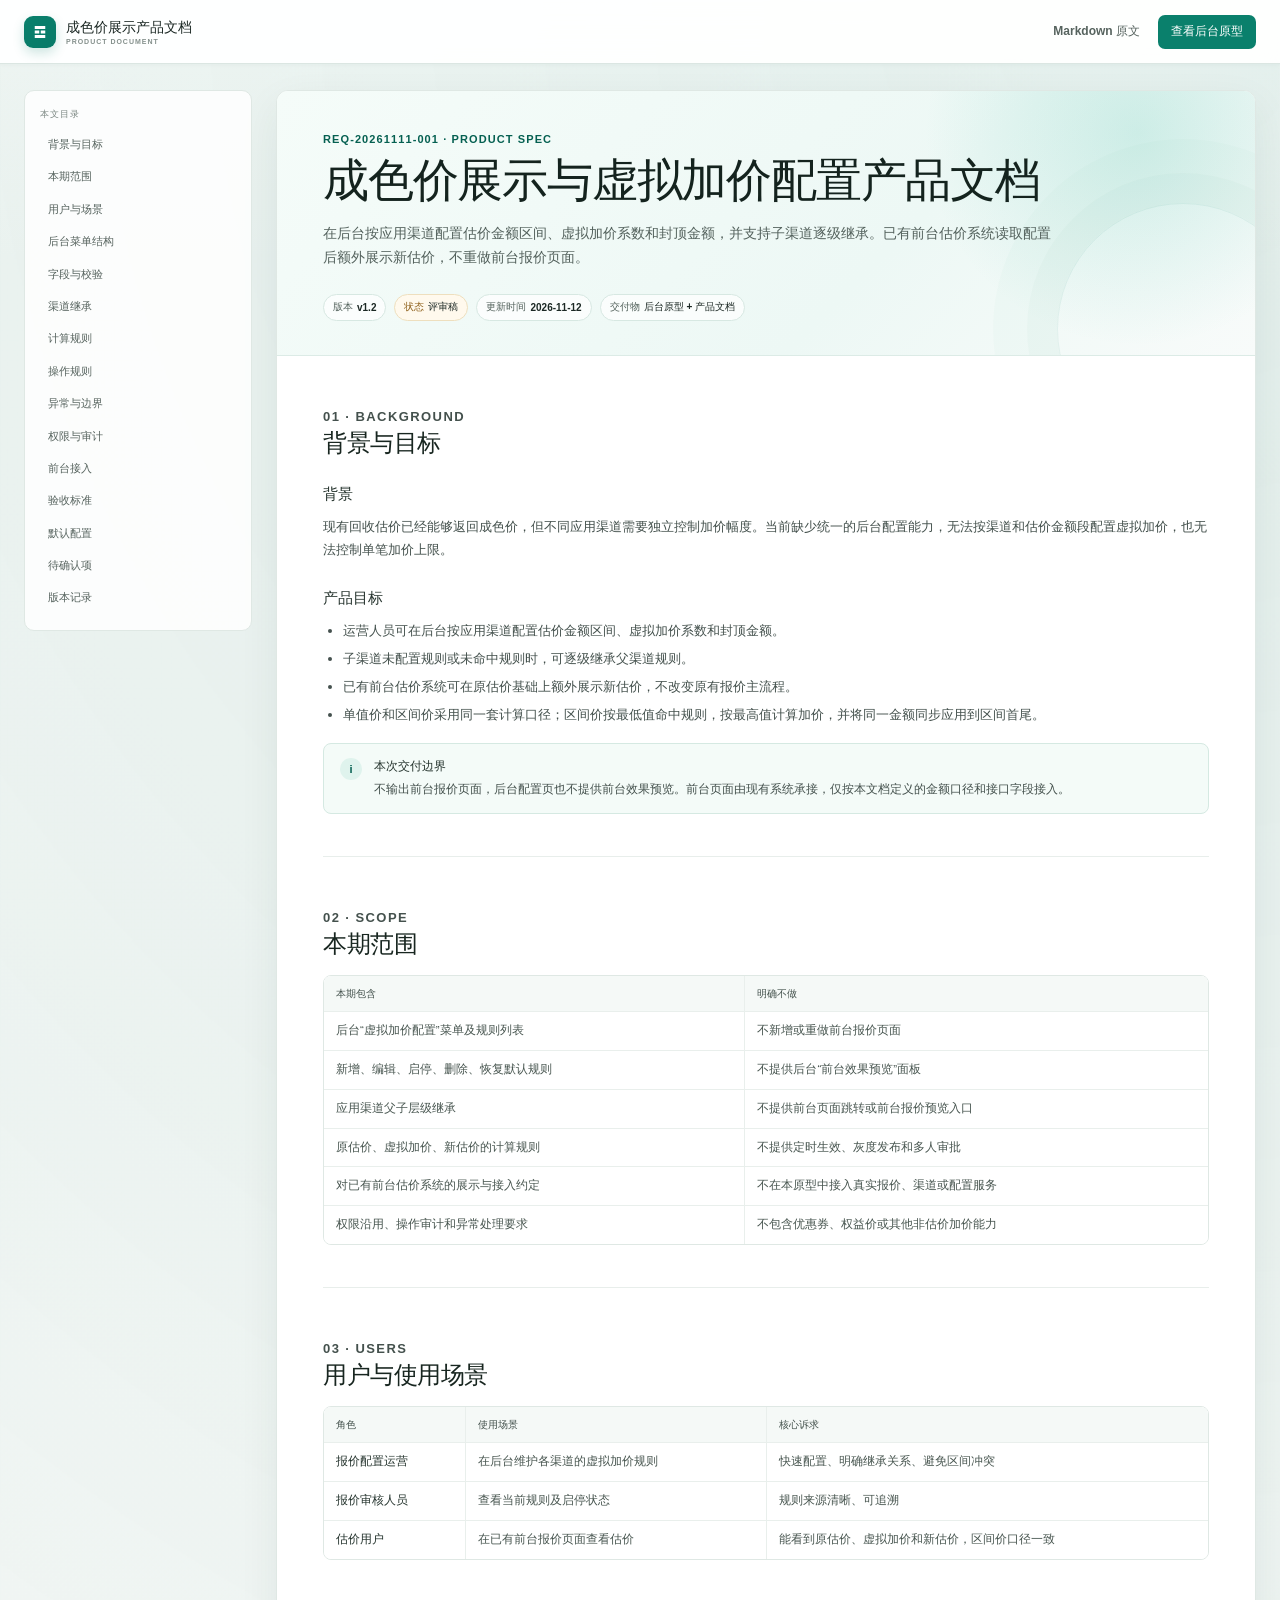
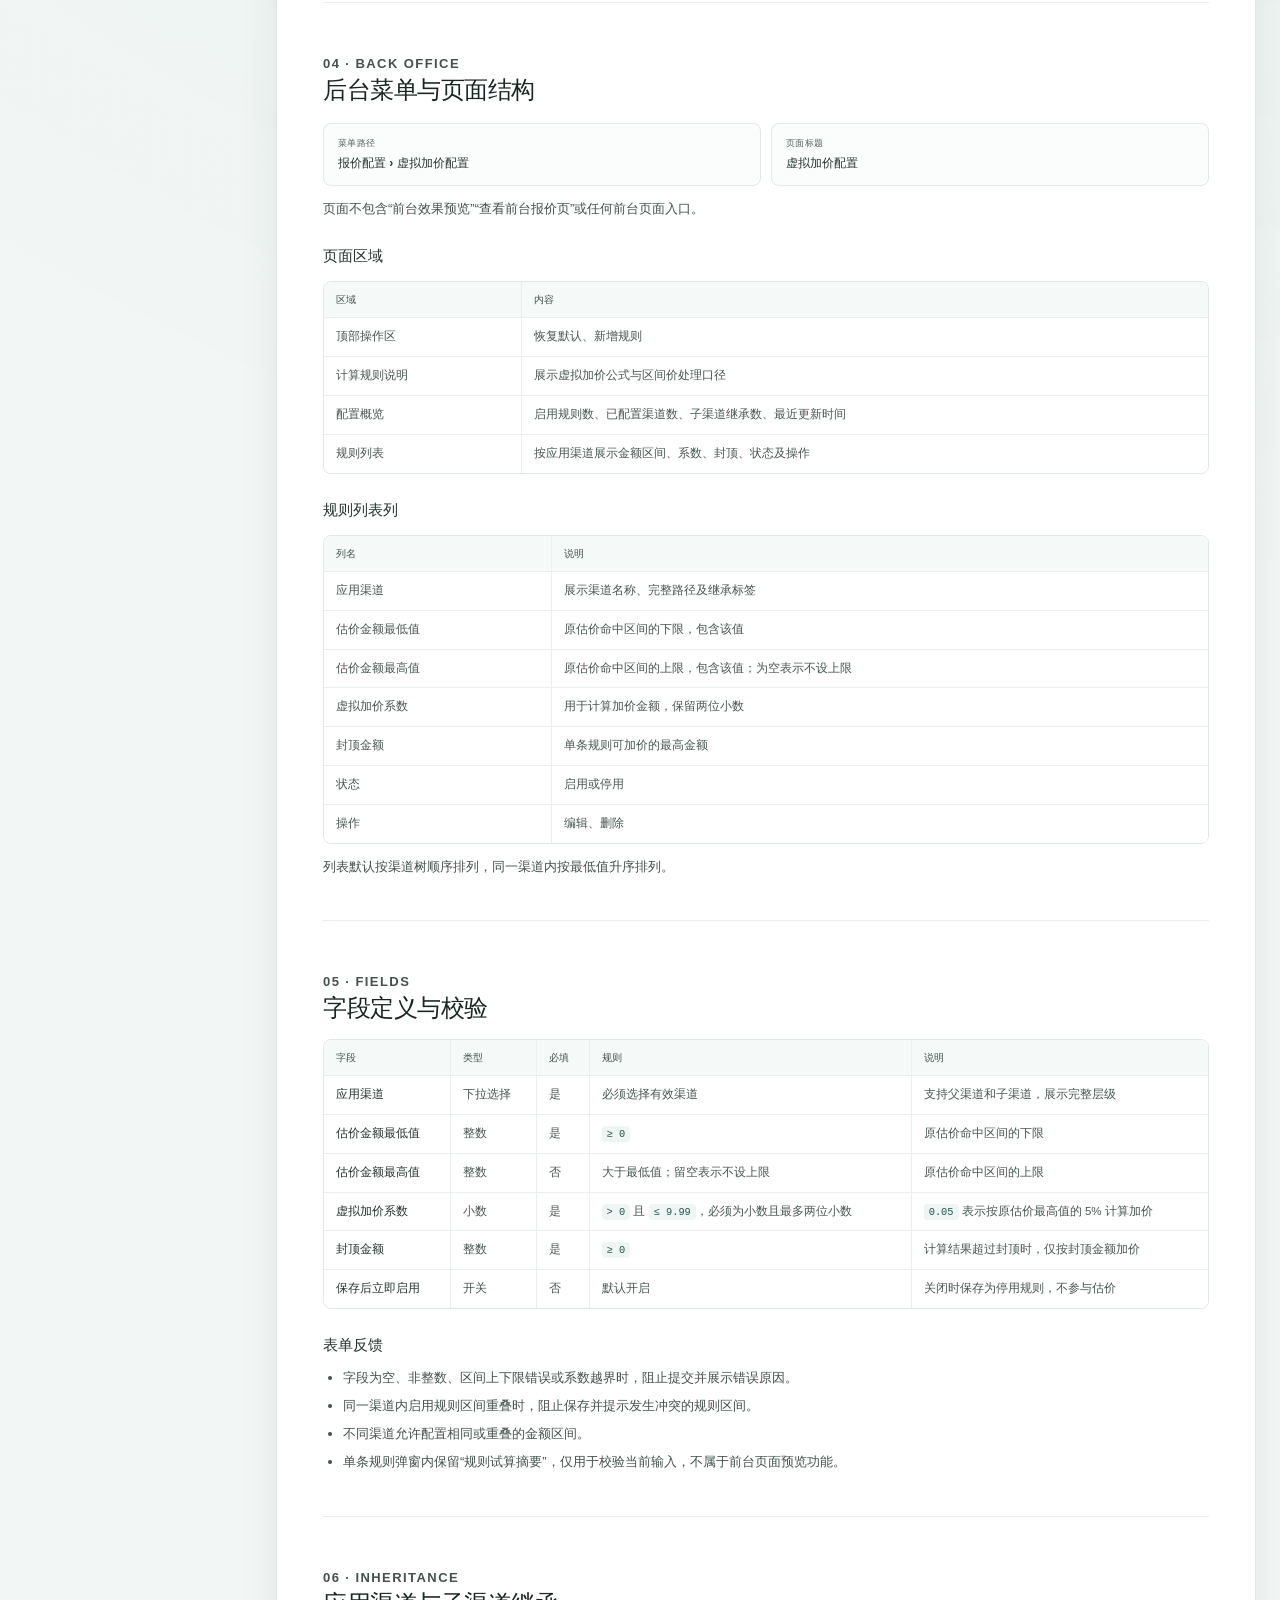
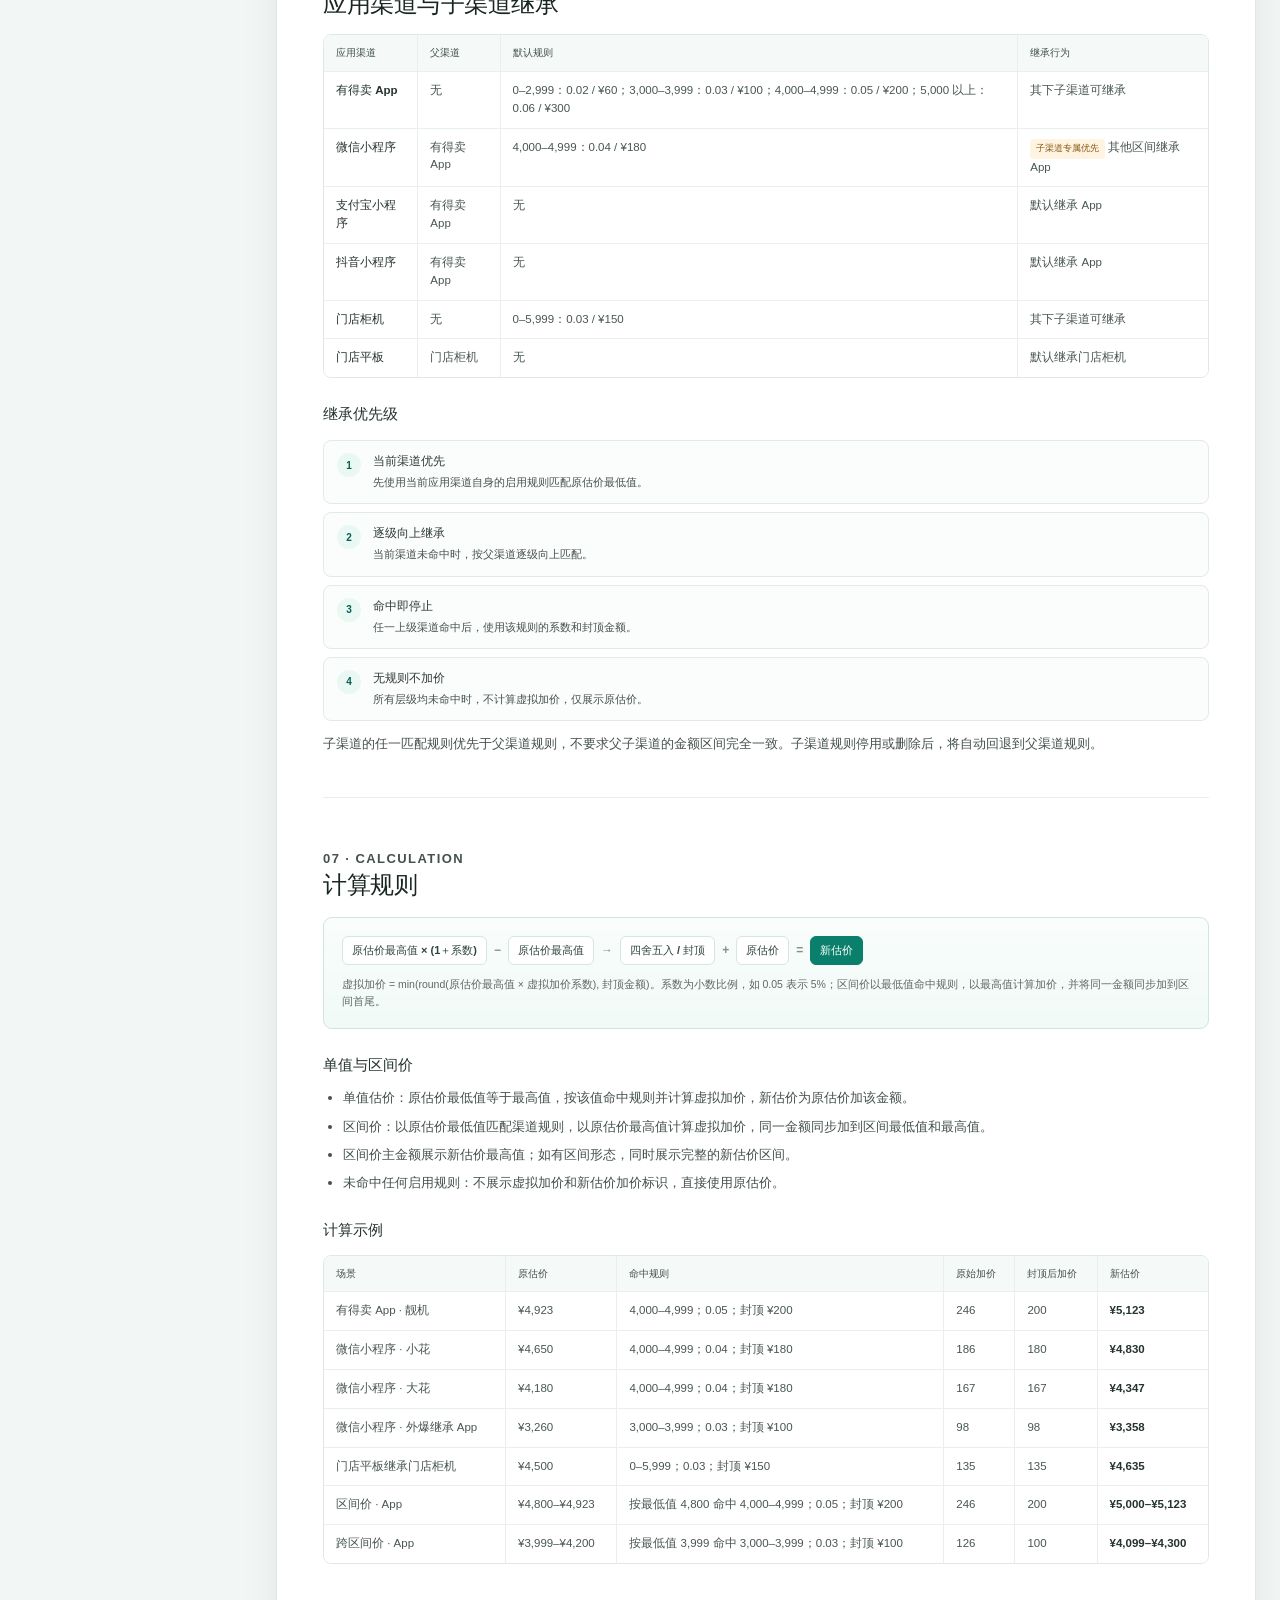
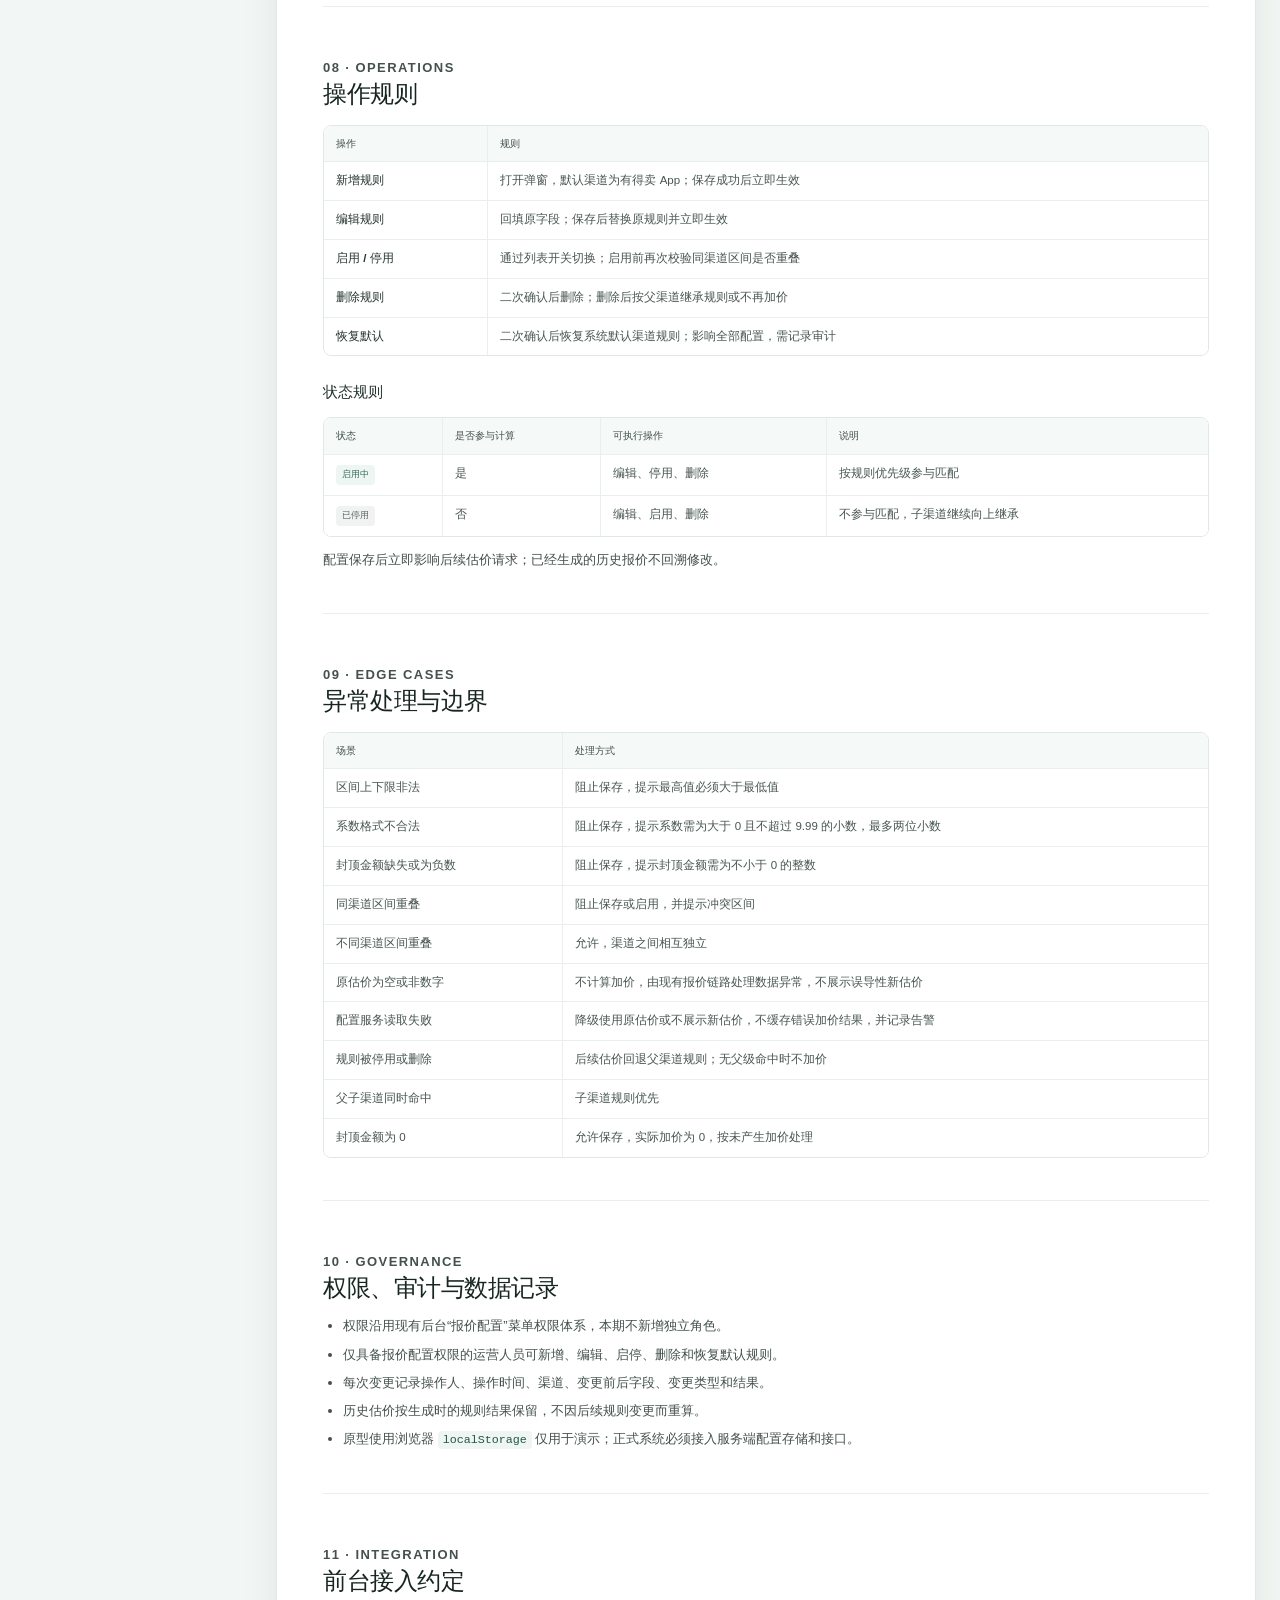
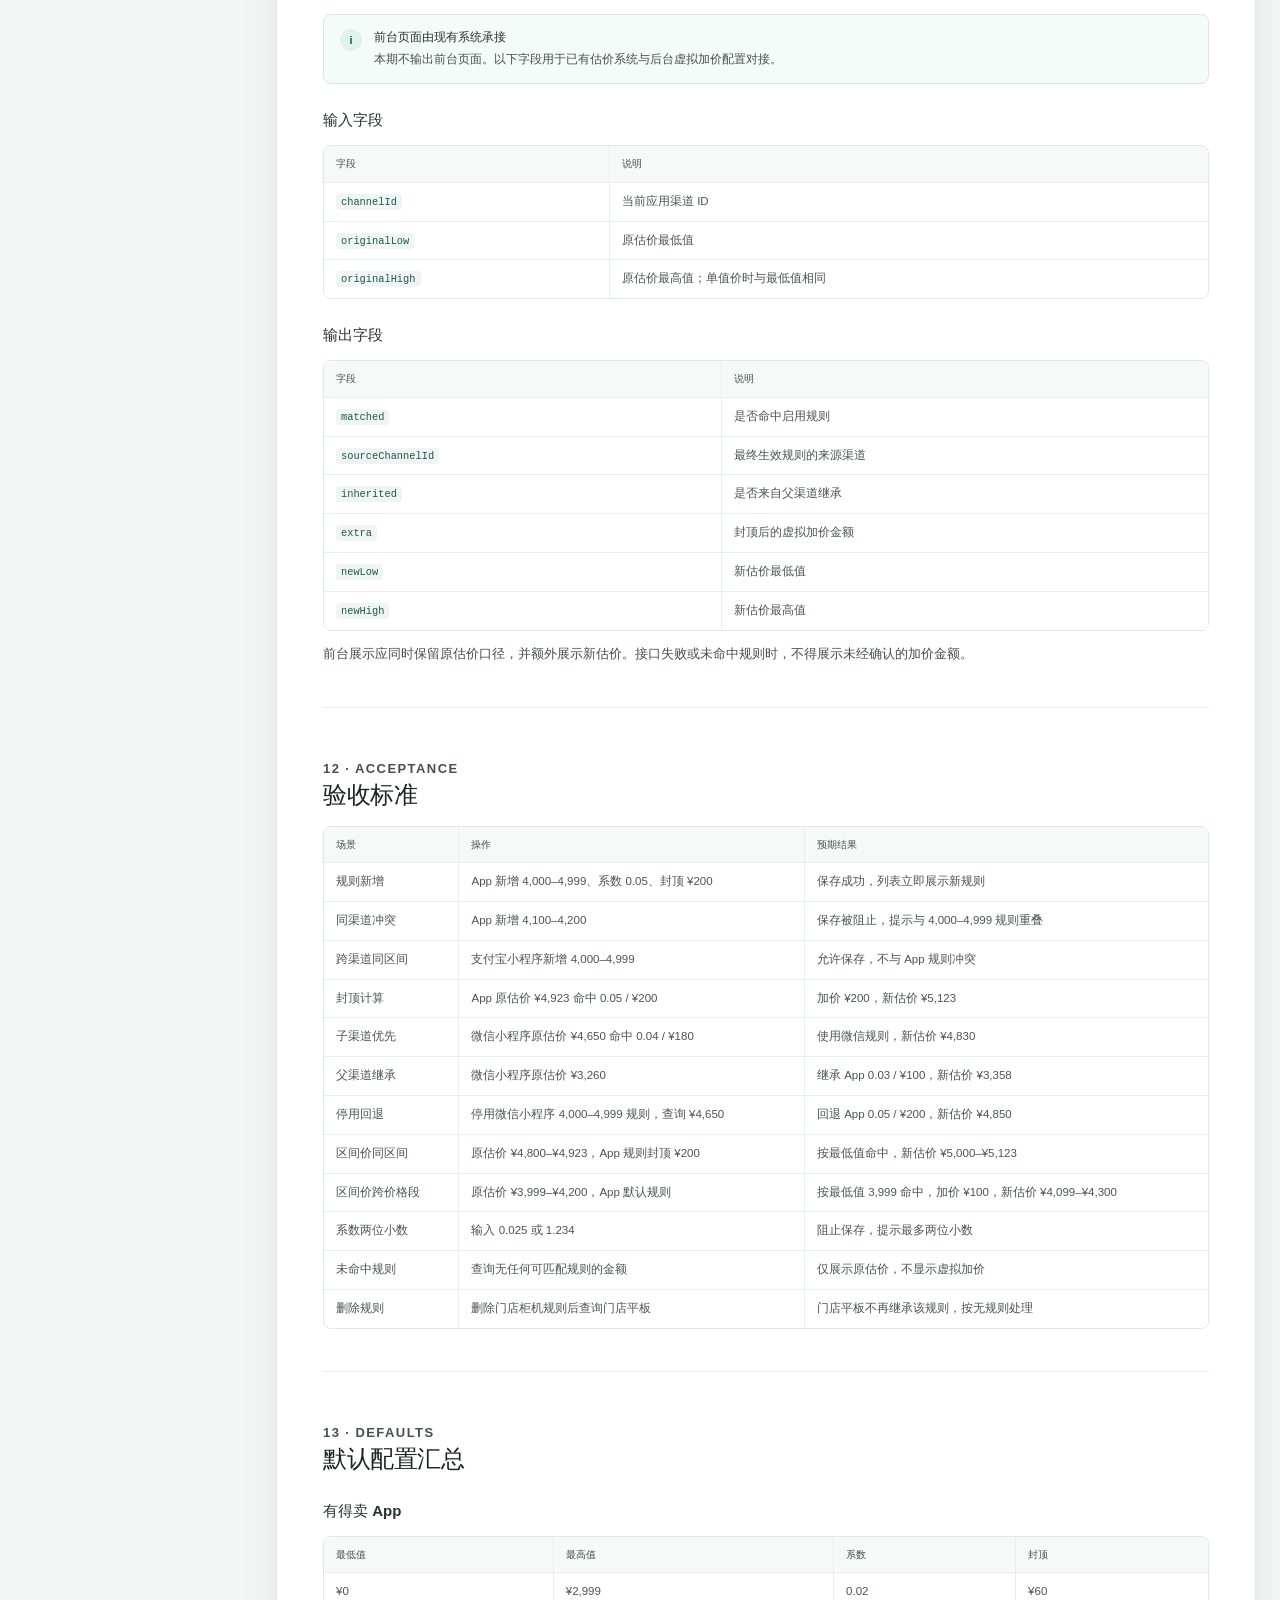
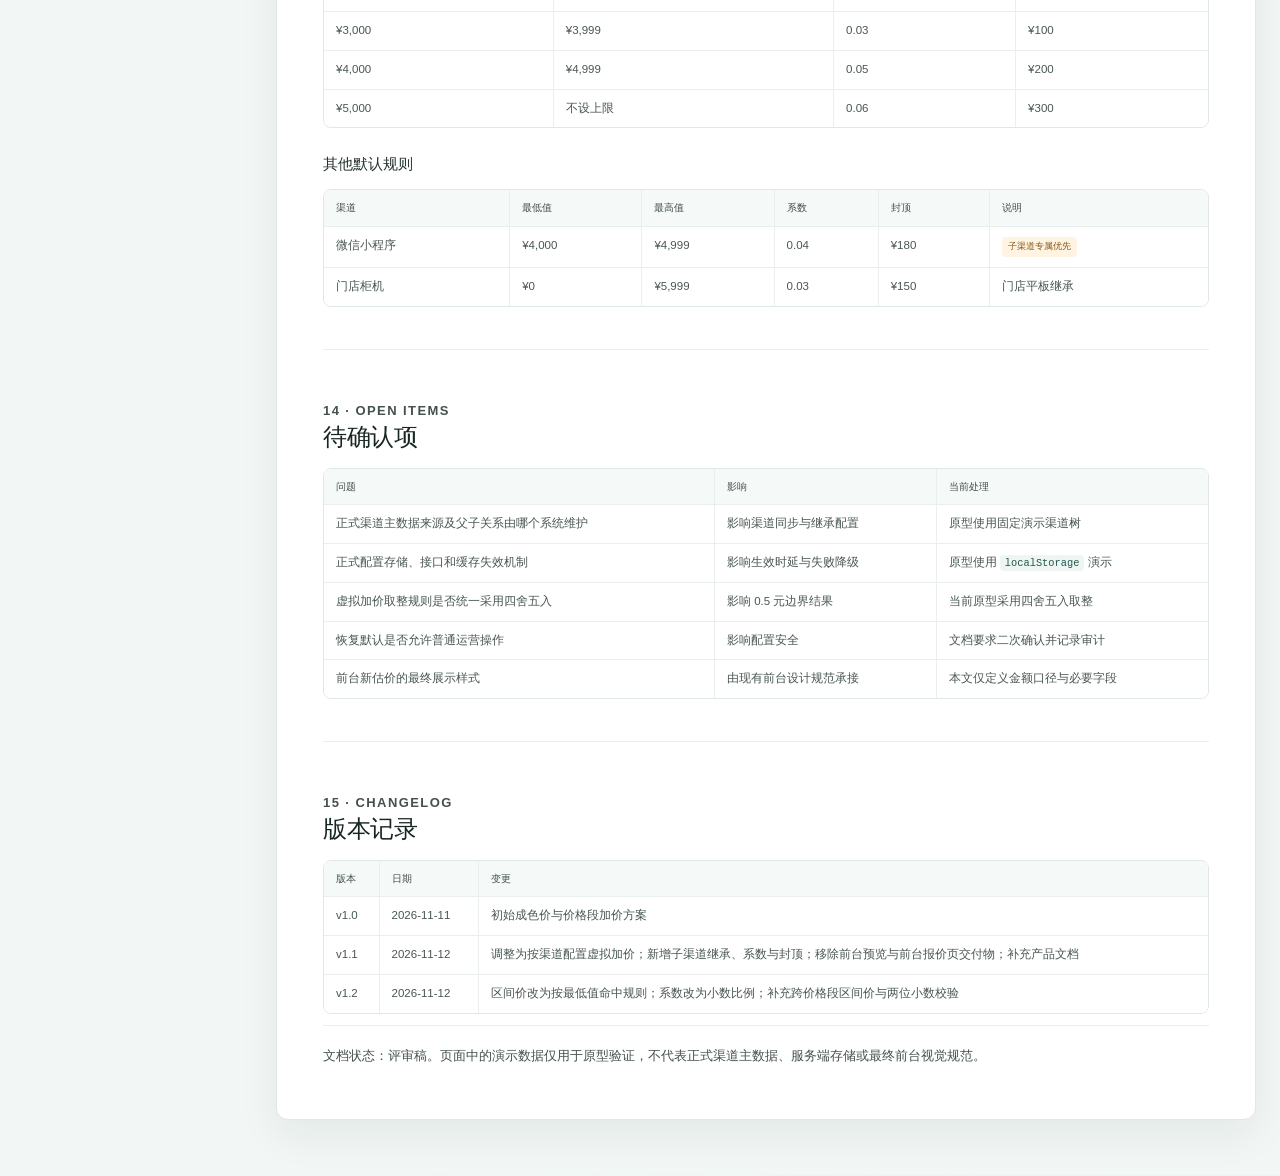
==== commit a70e96b6: "feat: 调整区间价命中与虚拟加价系数口径" ====
--- a/index.html
+++ b/index.html
@@ -65,7 +65,7 @@
             在后台按应用渠道配置估价金额区间、虚拟加价系数和封顶金额，并支持子渠道逐级继承。已有前台估价系统读取配置后额外展示新估价，不重做前台报价页面。
           </p>
           <div class="hero-meta" aria-label="文档元信息">
-            <span class="meta-chip">版本 <strong>v1.1</strong></span>
+            <span class="meta-chip">版本 <strong>v1.2</strong></span>
             <span class="meta-chip status">状态 <strong>评审稿</strong></span>
             <span class="meta-chip">更新时间 <strong>2026-11-12</strong></span>
             <span class="meta-chip">交付物 <strong>后台原型 + 产品文档</strong></span>
@@ -85,7 +85,7 @@
               <li>运营人员可在后台按应用渠道配置估价金额区间、虚拟加价系数和封顶金额。</li>
               <li>子渠道未配置规则或未命中规则时，可逐级继承父渠道规则。</li>
               <li>已有前台估价系统可在原估价基础上额外展示新估价，不改变原有报价主流程。</li>
-              <li>单值价和区间价采用同一套计算口径；区间价按最高值命中规则，并将加价金额同步应用到区间首尾。</li>
+              <li>单值价和区间价采用同一套计算口径；区间价按最低值命中规则，按最高值计算加价，并将同一金额同步应用到区间首尾。</li>
             </ul>
             <div class="doc-callout">
               <span class="callout-mark" aria-hidden="true">i</span>
@@ -187,7 +187,7 @@
                   <tr><td><strong>应用渠道</strong></td><td>下拉选择</td><td>是</td><td>必须选择有效渠道</td><td>支持父渠道和子渠道，展示完整层级</td></tr>
                   <tr><td><strong>估价金额最低值</strong></td><td>整数</td><td>是</td><td><code>≥ 0</code></td><td>原估价命中区间的下限</td></tr>
                   <tr><td><strong>估价金额最高值</strong></td><td>整数</td><td>否</td><td>大于最低值；留空表示不设上限</td><td>原估价命中区间的上限</td></tr>
-                  <tr><td><strong>虚拟加价系数</strong></td><td>小数</td><td>是</td><td><code>&gt; 1</code> 且 <code>≤ 9.99</code>，最多两位小数</td><td><code>1.05</code> 表示按原估价最高值的 5% 计算加价</td></tr>
+                  <tr><td><strong>虚拟加价系数</strong></td><td>小数</td><td>是</td><td><code>&gt; 0</code> 且 <code>≤ 9.99</code>，必须为小数且最多两位小数</td><td><code>0.05</code> 表示按原估价最高值的 5% 计算加价</td></tr>
                   <tr><td><strong>封顶金额</strong></td><td>整数</td><td>是</td><td><code>≥ 0</code></td><td>计算结果超过封顶时，仅按封顶金额加价</td></tr>
                   <tr><td><strong>保存后立即启用</strong></td><td>开关</td><td>否</td><td>默认开启</td><td>关闭时保存为停用规则，不参与估价</td></tr>
                 </tbody>
@@ -211,18 +211,18 @@
                   <tr><th>应用渠道</th><th>父渠道</th><th>默认规则</th><th>继承行为</th></tr>
                 </thead>
                 <tbody>
-                  <tr><td><strong>有得卖 App</strong></td><td>无</td><td>0–2,999：1.02 / ¥60；3,000–3,999：1.03 / ¥100；4,000–4,999：1.05 / ¥200；5,000 以上：1.06 / ¥300</td><td>其下子渠道可继承</td></tr>
-                  <tr><td><strong>微信小程序</strong></td><td>有得卖 App</td><td>4,000–4,999：1.04 / ¥180</td><td><span class="tag override">子渠道专属优先</span> 其他区间继承 App</td></tr>
+                  <tr><td><strong>有得卖 App</strong></td><td>无</td><td>0–2,999：0.02 / ¥60；3,000–3,999：0.03 / ¥100；4,000–4,999：0.05 / ¥200；5,000 以上：0.06 / ¥300</td><td>其下子渠道可继承</td></tr>
+                  <tr><td><strong>微信小程序</strong></td><td>有得卖 App</td><td>4,000–4,999：0.04 / ¥180</td><td><span class="tag override">子渠道专属优先</span> 其他区间继承 App</td></tr>
                   <tr><td><strong>支付宝小程序</strong></td><td>有得卖 App</td><td>无</td><td>默认继承 App</td></tr>
                   <tr><td><strong>抖音小程序</strong></td><td>有得卖 App</td><td>无</td><td>默认继承 App</td></tr>
-                  <tr><td><strong>门店柜机</strong></td><td>无</td><td>0–5,999：1.03 / ¥150</td><td>其下子渠道可继承</td></tr>
+                  <tr><td><strong>门店柜机</strong></td><td>无</td><td>0–5,999：0.03 / ¥150</td><td>其下子渠道可继承</td></tr>
                   <tr><td><strong>门店平板</strong></td><td>门店柜机</td><td>无</td><td>默认继承门店柜机</td></tr>
                 </tbody>
               </table>
             </div>
             <h3>继承优先级</h3>
             <div class="rule-order">
-              <div class="rule-step"><span class="step-number">1</span><div><strong>当前渠道优先</strong><p>先使用当前应用渠道自身的启用规则匹配原估价最高值。</p></div></div>
+              <div class="rule-step"><span class="step-number">1</span><div><strong>当前渠道优先</strong><p>先使用当前应用渠道自身的启用规则匹配原估价最低值。</p></div></div>
               <div class="rule-step"><span class="step-number">2</span><div><strong>逐级向上继承</strong><p>当前渠道未命中时，按父渠道逐级向上匹配。</p></div></div>
               <div class="rule-step"><span class="step-number">3</span><div><strong>命中即停止</strong><p>任一上级渠道命中后，使用该规则的系数和封顶金额。</p></div></div>
               <div class="rule-step"><span class="step-number">4</span><div><strong>无规则不加价</strong><p>所有层级均未命中时，不计算虚拟加价，仅展示原估价。</p></div></div>
@@ -235,16 +235,16 @@
             <h2>计算规则</h2>
             <div class="formula-box">
               <div class="formula-line">
-                <span>原估价最高值 × (系数−1)</span><i>→</i><span>四舍五入</span><i>→</i><span>封顶控制</span><i>+</i><span>原估价</span><i>=</i><span class="result">新估价</span>
+                <span>原估价最高值 × (1＋系数)</span><i>−</i><span>原估价最高值</span><i>→</i><span>四舍五入 / 封顶</span><i>+</i><span>原估价</span><i>=</i><span class="result">新估价</span>
               </div>
               <p class="formula-note">
-                虚拟加价 = min(round(原估价最高值 × (虚拟加价系数 − 1)), 封顶金额)。区间价使用最高值命中规则，并将同一加价金额同步加到区间首尾。
+                虚拟加价 = min(round(原估价最高值 × 虚拟加价系数), 封顶金额)。系数为小数比例，如 0.05 表示 5%；区间价以最低值命中规则，以最高值计算加价，并将同一金额同步加到区间首尾。
               </p>
             </div>
             <h3>单值与区间价</h3>
             <ul>
-              <li>单值估价：原估价最低值等于最高值，新估价为原估价加虚拟加价。</li>
-              <li>区间价：以原估价最高值匹配渠道规则，同一虚拟加价金额同步加到区间最低值和最高值。</li>
+              <li>单值估价：原估价最低值等于最高值，按该值命中规则并计算虚拟加价，新估价为原估价加该金额。</li>
+              <li>区间价：以原估价最低值匹配渠道规则，以原估价最高值计算虚拟加价，同一金额同步加到区间最低值和最高值。</li>
               <li>区间价主金额展示新估价最高值；如有区间形态，同时展示完整的新估价区间。</li>
               <li>未命中任何启用规则：不展示虚拟加价和新估价加价标识，直接使用原估价。</li>
             </ul>
@@ -255,12 +255,13 @@
                   <tr><th>场景</th><th>原估价</th><th>命中规则</th><th>原始加价</th><th>封顶后加价</th><th>新估价</th></tr>
                 </thead>
                 <tbody>
-                  <tr><td>有得卖 App · 靓机</td><td>¥4,923</td><td>4,000–4,999；1.05；封顶 ¥200</td><td>246</td><td>200</td><td><strong>¥5,123</strong></td></tr>
-                  <tr><td>微信小程序 · 小花</td><td>¥4,650</td><td>4,000–4,999；1.04；封顶 ¥180</td><td>186</td><td>180</td><td><strong>¥4,830</strong></td></tr>
-                  <tr><td>微信小程序 · 大花</td><td>¥4,180</td><td>4,000–4,999；1.04；封顶 ¥180</td><td>167</td><td>167</td><td><strong>¥4,347</strong></td></tr>
-                  <tr><td>微信小程序 · 外爆继承 App</td><td>¥3,260</td><td>3,000–3,999；1.03；封顶 ¥100</td><td>98</td><td>98</td><td><strong>¥3,358</strong></td></tr>
-                  <tr><td>门店平板继承门店柜机</td><td>¥4,500</td><td>0–5,999；1.03；封顶 ¥150</td><td>135</td><td>135</td><td><strong>¥4,635</strong></td></tr>
-                  <tr><td>区间价 · App</td><td>¥4,800–¥4,923</td><td>4,000–4,999；1.05；封顶 ¥200</td><td>246</td><td>200</td><td><strong>¥5,000–¥5,123</strong></td></tr>
+                  <tr><td>有得卖 App · 靓机</td><td>¥4,923</td><td>4,000–4,999；0.05；封顶 ¥200</td><td>246</td><td>200</td><td><strong>¥5,123</strong></td></tr>
+                  <tr><td>微信小程序 · 小花</td><td>¥4,650</td><td>4,000–4,999；0.04；封顶 ¥180</td><td>186</td><td>180</td><td><strong>¥4,830</strong></td></tr>
+                  <tr><td>微信小程序 · 大花</td><td>¥4,180</td><td>4,000–4,999；0.04；封顶 ¥180</td><td>167</td><td>167</td><td><strong>¥4,347</strong></td></tr>
+                  <tr><td>微信小程序 · 外爆继承 App</td><td>¥3,260</td><td>3,000–3,999；0.03；封顶 ¥100</td><td>98</td><td>98</td><td><strong>¥3,358</strong></td></tr>
+                  <tr><td>门店平板继承门店柜机</td><td>¥4,500</td><td>0–5,999；0.03；封顶 ¥150</td><td>135</td><td>135</td><td><strong>¥4,635</strong></td></tr>
+                  <tr><td>区间价 · App</td><td>¥4,800–¥4,923</td><td>按最低值 4,800 命中 4,000–4,999；0.05；封顶 ¥200</td><td>246</td><td>200</td><td><strong>¥5,000–¥5,123</strong></td></tr>
+                  <tr><td>跨区间价 · App</td><td>¥3,999–¥4,200</td><td>按最低值 3,999 命中 3,000–3,999；0.03；封顶 ¥100</td><td>126</td><td>100</td><td><strong>¥4,099–¥4,300</strong></td></tr>
                 </tbody>
               </table>
             </div>
@@ -308,7 +309,7 @@
                 </thead>
                 <tbody>
                   <tr><td>区间上下限非法</td><td>阻止保存，提示最高值必须大于最低值</td></tr>
-                  <tr><td>系数不在允许范围</td><td>阻止保存，提示系数需大于 1 且不超过 9.99</td></tr>
+                  <tr><td>系数格式不合法</td><td>阻止保存，提示系数需为大于 0 且不超过 9.99 的小数，最多两位小数</td></tr>
                   <tr><td>封顶金额缺失或为负数</td><td>阻止保存，提示封顶金额需为不小于 0 的整数</td></tr>
                   <tr><td>同渠道区间重叠</td><td>阻止保存或启用，并提示冲突区间</td></tr>
                   <tr><td>不同渠道区间重叠</td><td>允许，渠道之间相互独立</td></tr>
@@ -376,14 +377,16 @@
               <table>
                 <thead><tr><th>场景</th><th>操作</th><th>预期结果</th></tr></thead>
                 <tbody>
-                  <tr><td>规则新增</td><td>App 新增 4,000–4,999、系数 1.05、封顶 ¥200</td><td>保存成功，列表立即展示新规则</td></tr>
+                  <tr><td>规则新增</td><td>App 新增 4,000–4,999、系数 0.05、封顶 ¥200</td><td>保存成功，列表立即展示新规则</td></tr>
                   <tr><td>同渠道冲突</td><td>App 新增 4,100–4,200</td><td>保存被阻止，提示与 4,000–4,999 规则重叠</td></tr>
                   <tr><td>跨渠道同区间</td><td>支付宝小程序新增 4,000–4,999</td><td>允许保存，不与 App 规则冲突</td></tr>
-                  <tr><td>封顶计算</td><td>App 原估价 ¥4,923 命中 1.05 / ¥200</td><td>加价 ¥200，新估价 ¥5,123</td></tr>
-                  <tr><td>子渠道优先</td><td>微信小程序原估价 ¥4,650 命中 1.04 / ¥180</td><td>使用微信规则，新估价 ¥4,830</td></tr>
-                  <tr><td>父渠道继承</td><td>微信小程序原估价 ¥3,260</td><td>继承 App 1.03 / ¥100，新估价 ¥3,358</td></tr>
-                  <tr><td>停用回退</td><td>停用微信小程序 4,000–4,999 规则，查询 ¥4,650</td><td>回退 App 1.05 / ¥200，新估价 ¥4,850</td></tr>
-                  <tr><td>区间价</td><td>原估价 ¥4,800–¥4,923，App 规则封顶 ¥200</td><td>新估价 ¥5,000–¥5,123</td></tr>
+                  <tr><td>封顶计算</td><td>App 原估价 ¥4,923 命中 0.05 / ¥200</td><td>加价 ¥200，新估价 ¥5,123</td></tr>
+                  <tr><td>子渠道优先</td><td>微信小程序原估价 ¥4,650 命中 0.04 / ¥180</td><td>使用微信规则，新估价 ¥4,830</td></tr>
+                  <tr><td>父渠道继承</td><td>微信小程序原估价 ¥3,260</td><td>继承 App 0.03 / ¥100，新估价 ¥3,358</td></tr>
+                  <tr><td>停用回退</td><td>停用微信小程序 4,000–4,999 规则，查询 ¥4,650</td><td>回退 App 0.05 / ¥200，新估价 ¥4,850</td></tr>
+                  <tr><td>区间价同区间</td><td>原估价 ¥4,800–¥4,923，App 规则封顶 ¥200</td><td>按最低值命中，新估价 ¥5,000–¥5,123</td></tr>
+                  <tr><td>区间价跨价格段</td><td>原估价 ¥3,999–¥4,200，App 默认规则</td><td>按最低值 3,999 命中，加价 ¥100，新估价 ¥4,099–¥4,300</td></tr>
+                  <tr><td>系数两位小数</td><td>输入 0.025 或 1.234</td><td>阻止保存，提示最多两位小数</td></tr>
                   <tr><td>未命中规则</td><td>查询无任何可匹配规则的金额</td><td>仅展示原估价，不显示虚拟加价</td></tr>
                   <tr><td>删除规则</td><td>删除门店柜机规则后查询门店平板</td><td>门店平板不再继承该规则，按无规则处理</td></tr>
                 </tbody>
@@ -399,10 +402,10 @@
               <table>
                 <thead><tr><th>最低值</th><th>最高值</th><th>系数</th><th>封顶</th></tr></thead>
                 <tbody>
-                  <tr><td>¥0</td><td>¥2,999</td><td>1.02</td><td>¥60</td></tr>
-                  <tr><td>¥3,000</td><td>¥3,999</td><td>1.03</td><td>¥100</td></tr>
-                  <tr><td>¥4,000</td><td>¥4,999</td><td>1.05</td><td>¥200</td></tr>
-                  <tr><td>¥5,000</td><td>不设上限</td><td>1.06</td><td>¥300</td></tr>
+                  <tr><td>¥0</td><td>¥2,999</td><td>0.02</td><td>¥60</td></tr>
+                  <tr><td>¥3,000</td><td>¥3,999</td><td>0.03</td><td>¥100</td></tr>
+                  <tr><td>¥4,000</td><td>¥4,999</td><td>0.05</td><td>¥200</td></tr>
+                  <tr><td>¥5,000</td><td>不设上限</td><td>0.06</td><td>¥300</td></tr>
                 </tbody>
               </table>
             </div>
@@ -411,8 +414,8 @@
               <table>
                 <thead><tr><th>渠道</th><th>最低值</th><th>最高值</th><th>系数</th><th>封顶</th><th>说明</th></tr></thead>
                 <tbody>
-                  <tr><td>微信小程序</td><td>¥4,000</td><td>¥4,999</td><td>1.04</td><td>¥180</td><td><span class="tag override">子渠道专属优先</span></td></tr>
-                  <tr><td>门店柜机</td><td>¥0</td><td>¥5,999</td><td>1.03</td><td>¥150</td><td>门店平板继承</td></tr>
+                  <tr><td>微信小程序</td><td>¥4,000</td><td>¥4,999</td><td>0.04</td><td>¥180</td><td><span class="tag override">子渠道专属优先</span></td></tr>
+                  <tr><td>门店柜机</td><td>¥0</td><td>¥5,999</td><td>0.03</td><td>¥150</td><td>门店平板继承</td></tr>
                 </tbody>
               </table>
             </div>
@@ -444,6 +447,7 @@
                 <tbody>
                   <tr><td>v1.0</td><td>2026-11-11</td><td>初始成色价与价格段加价方案</td></tr>
                   <tr><td>v1.1</td><td>2026-11-12</td><td>调整为按渠道配置虚拟加价；新增子渠道继承、系数与封顶；移除前台预览与前台报价页交付物；补充产品文档</td></tr>
+                  <tr><td>v1.2</td><td>2026-11-12</td><td>区间价改为按最低值命中规则；系数改为小数比例；补充跨价格段区间价与两位小数校验</td></tr>
                 </tbody>
               </table>
             </div>
